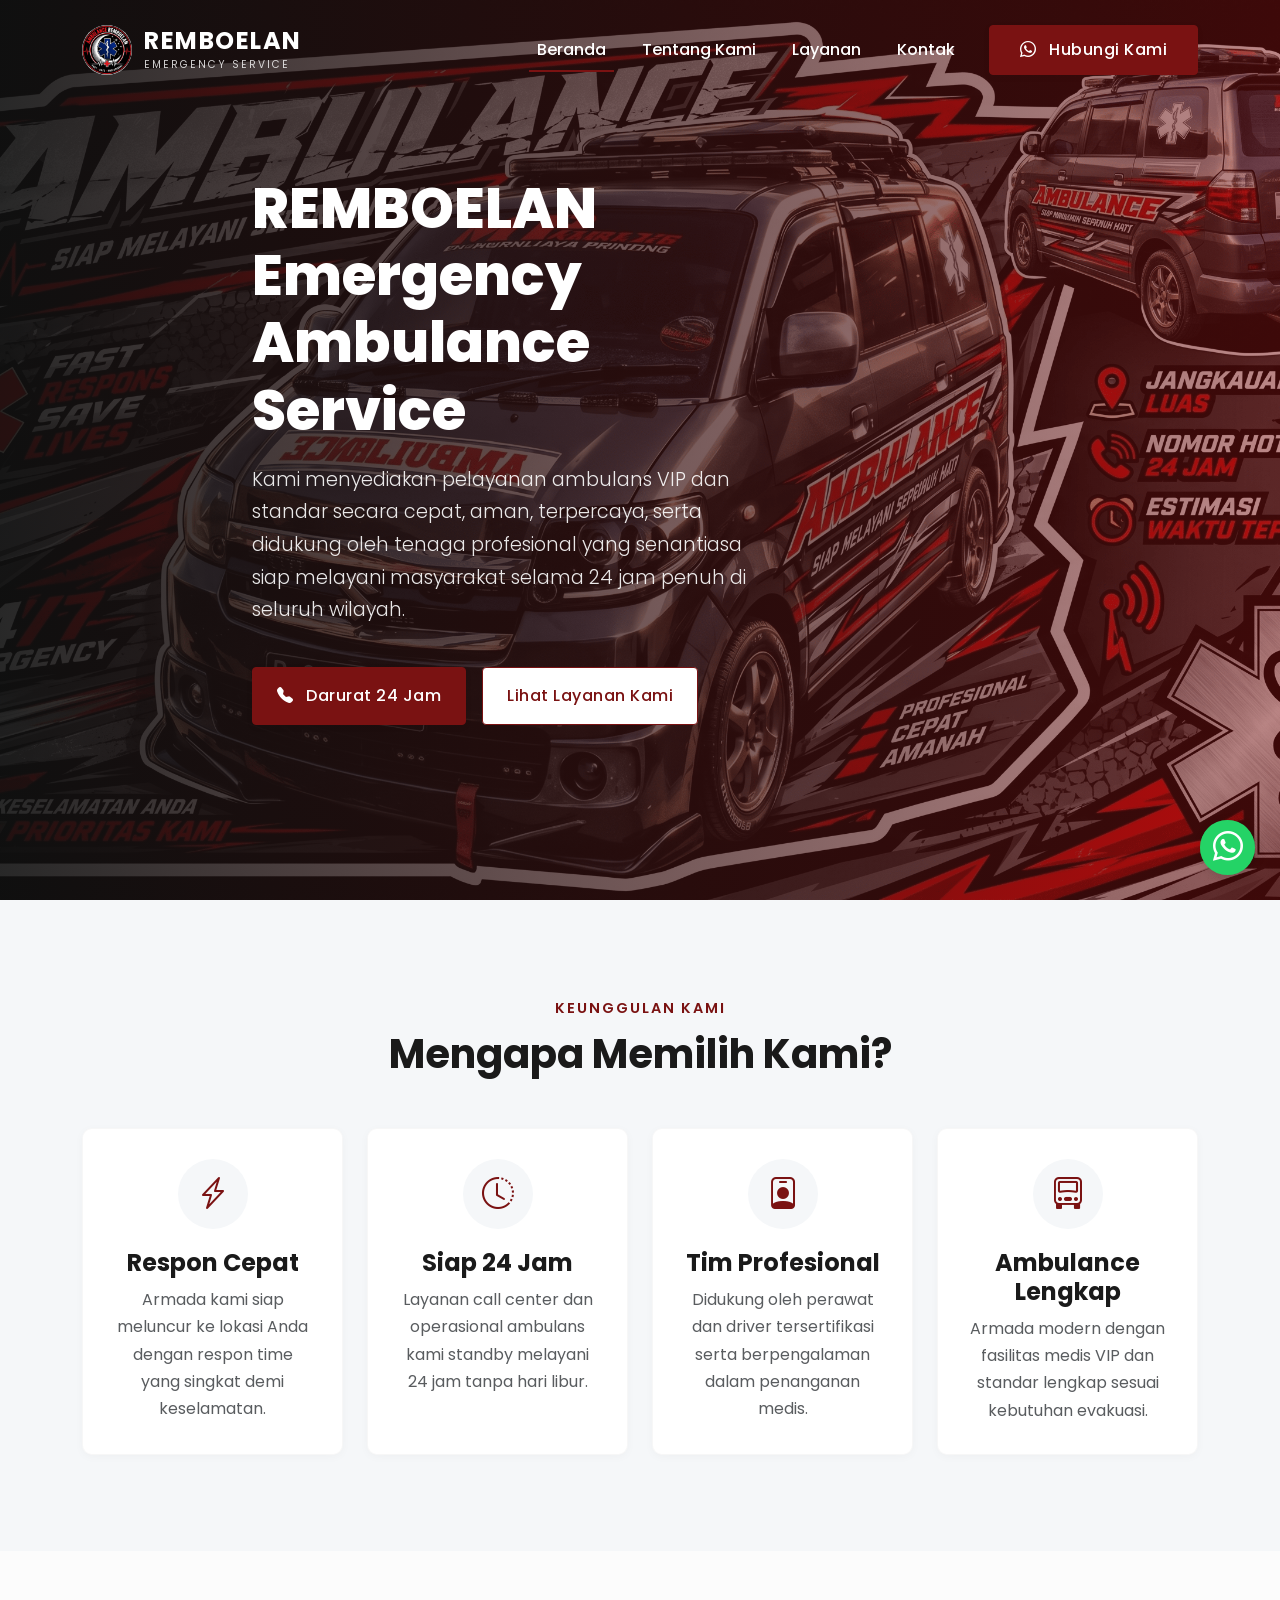
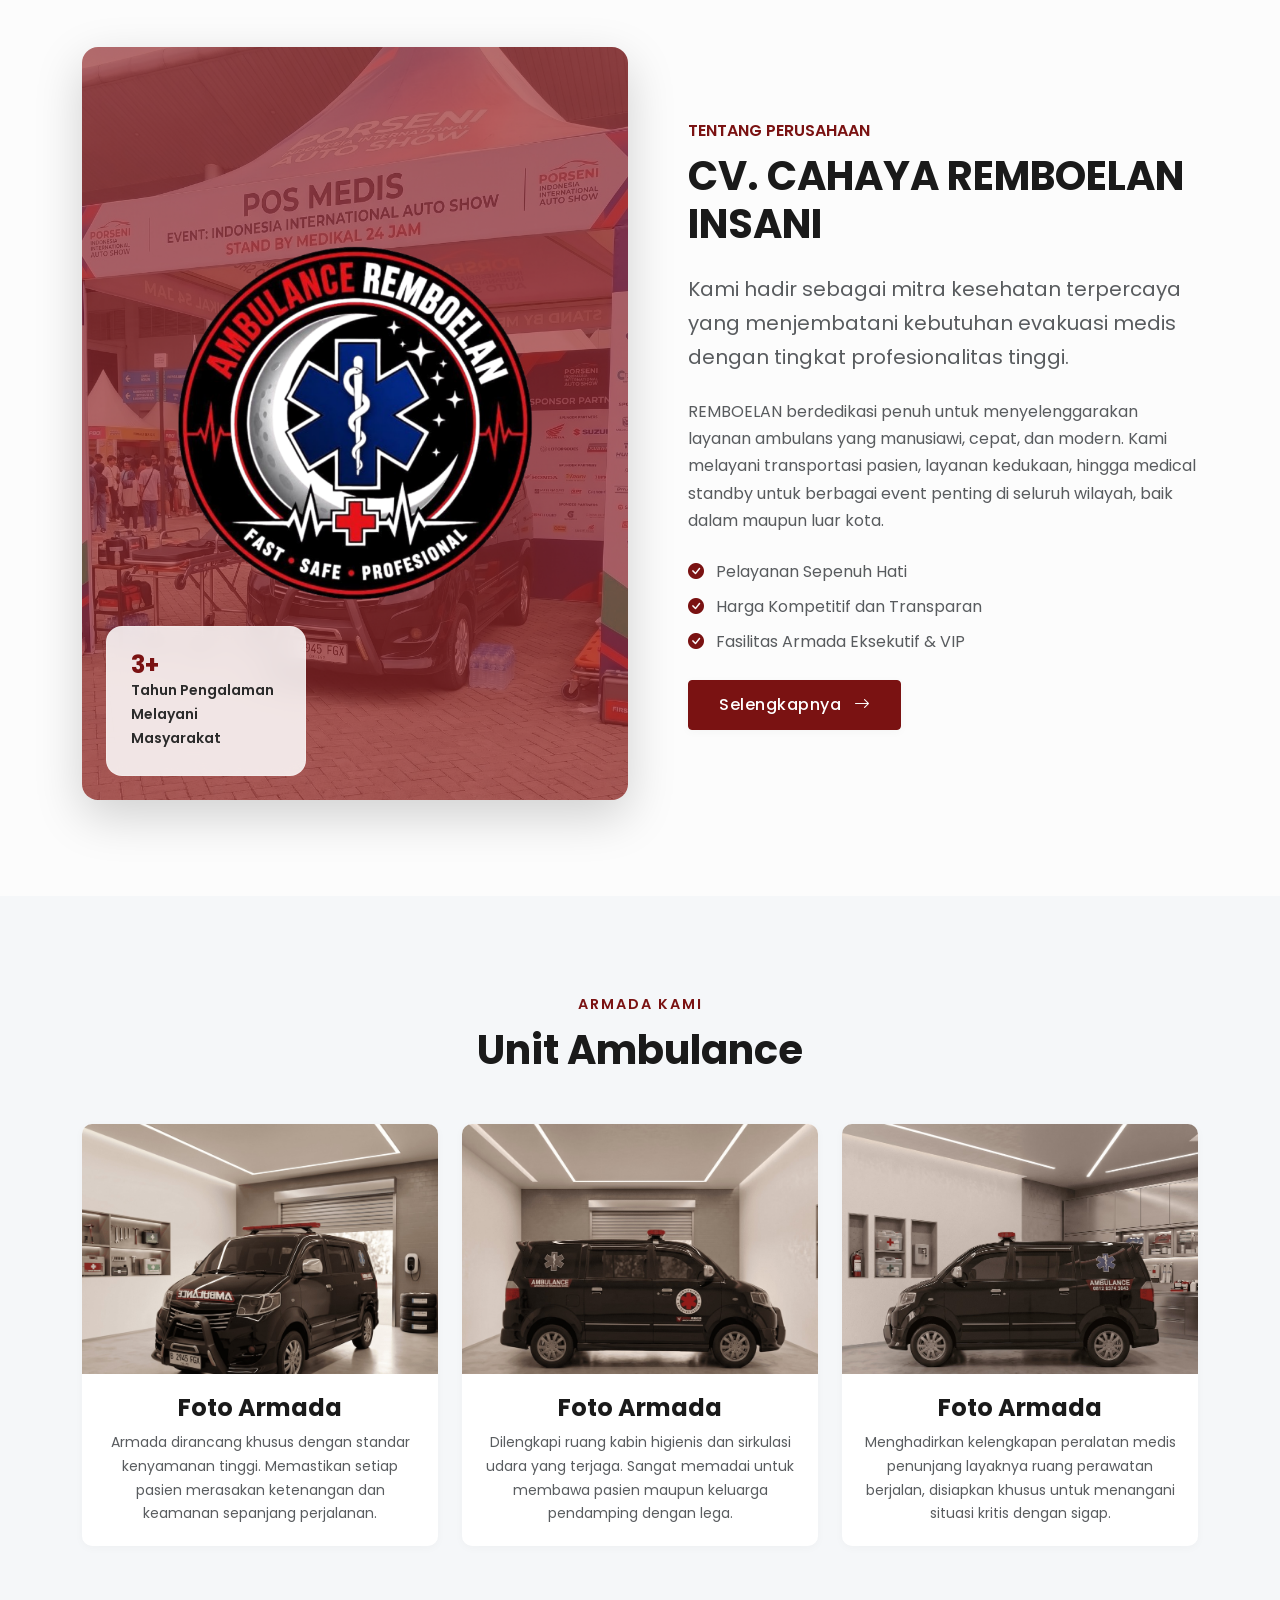
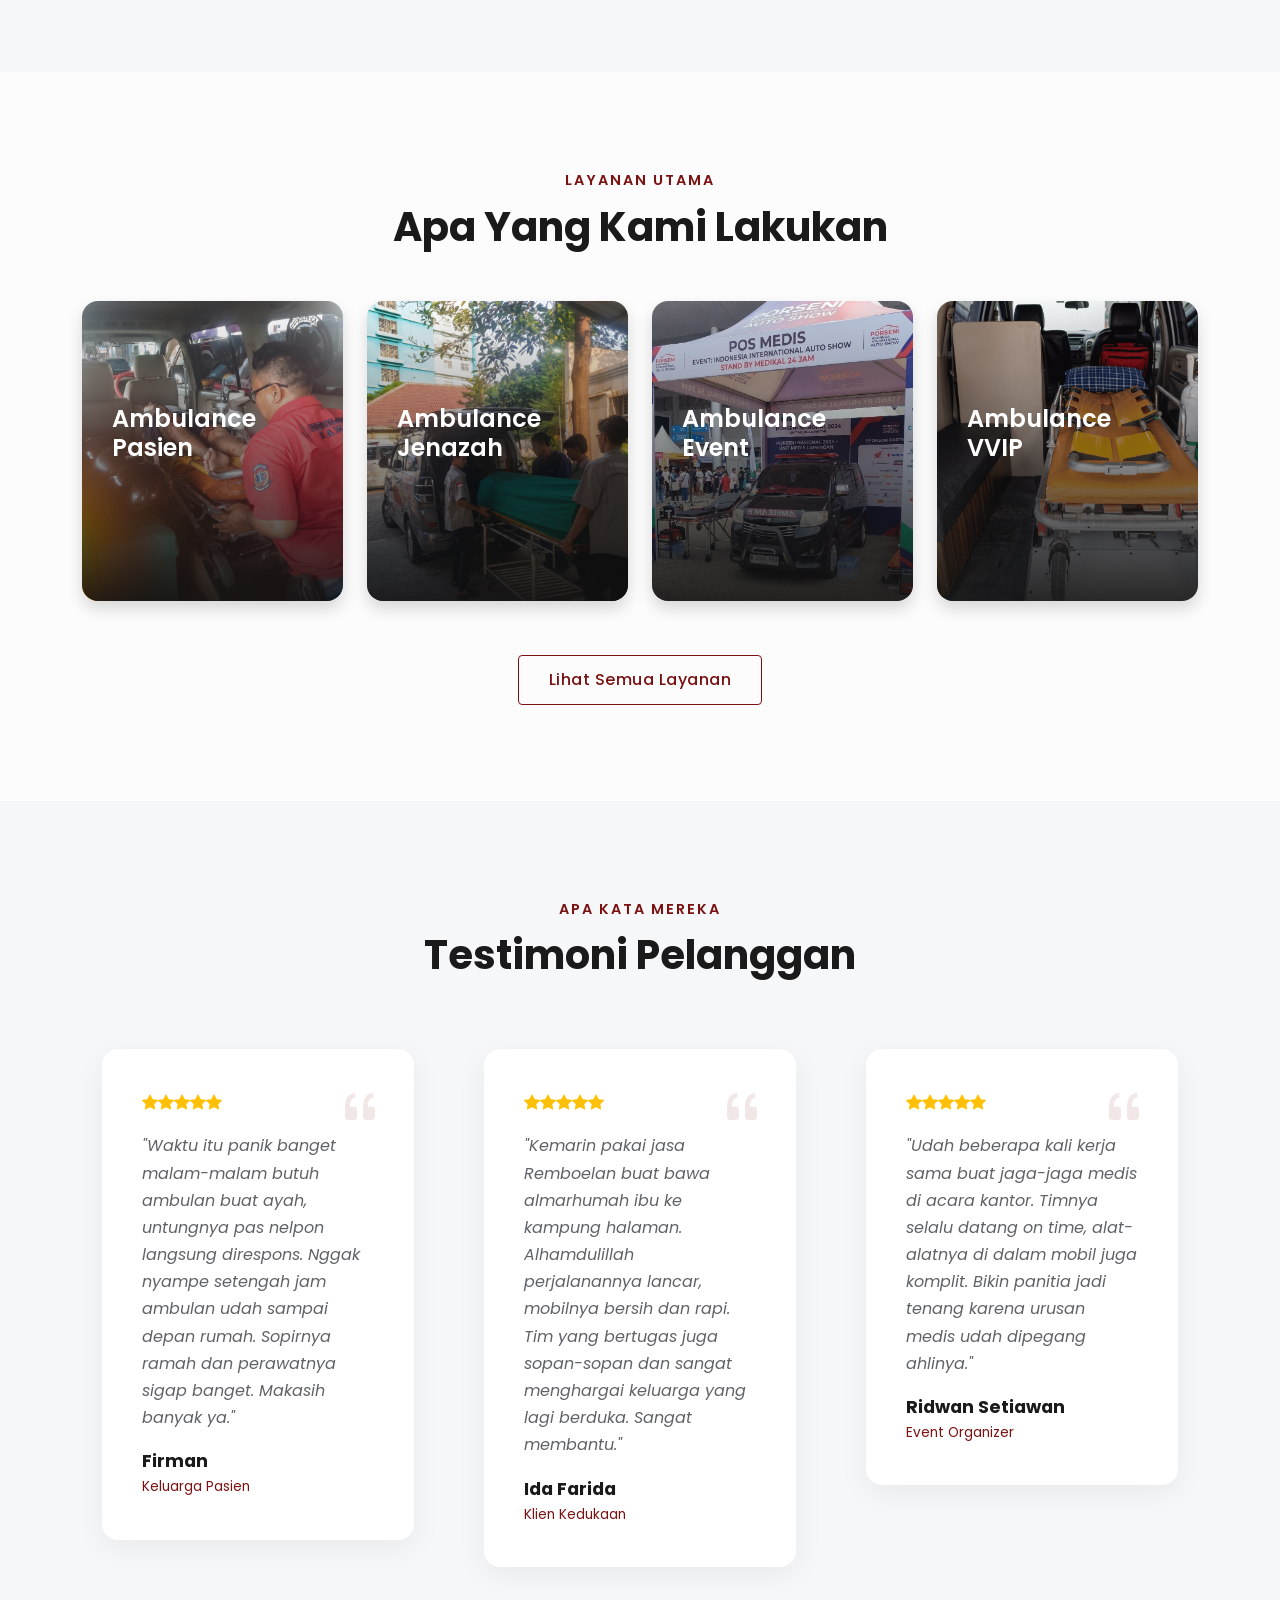
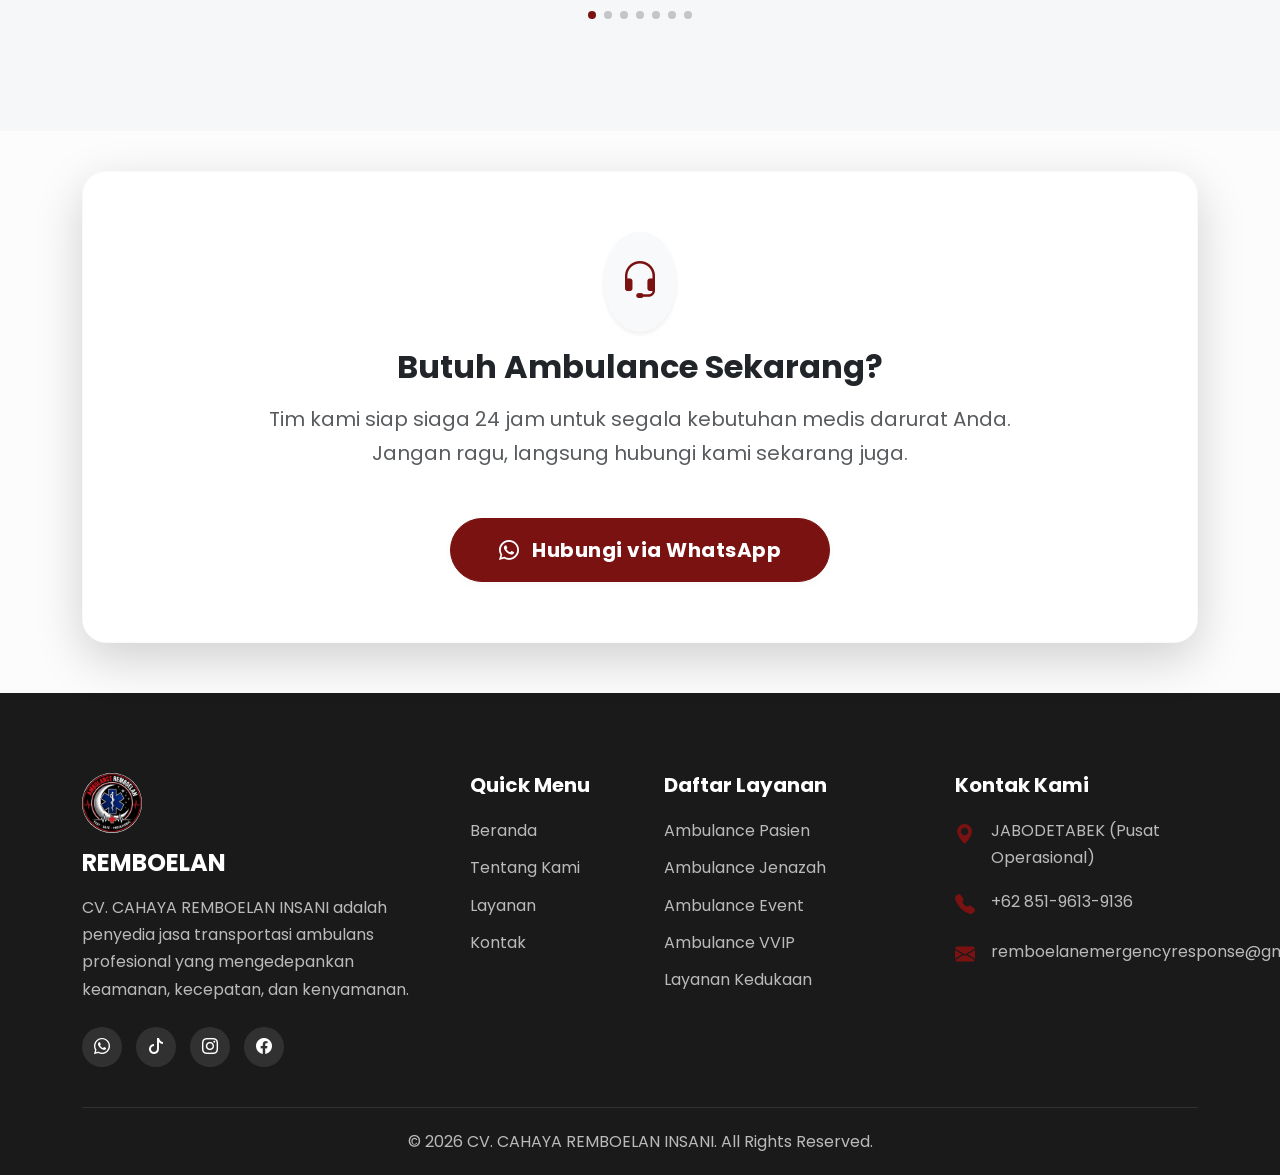
==== index.html @ 16a6aeea "Fix: restore missing img tags that were corrupted by bad regex lazy load" ====
<!DOCTYPE html>
<html lang="id">

<head>
    <meta charset="UTF-8">
    <meta name="viewport" content="width=device-width, initial-scale=1.0">
    <title>Sewa Ambulance 24 Jam Jabodetabek | REMBOELAN Emergency Response</title>
    <meta name="description" content="REMBOELAN Emergency Response melayani sewa ambulance 24 jam, ambulance pasien, jenazah, event, VVIP & cargo jenazah di wilayah Jabodetabek. Hubungi +62 851-9613-9136.">
    <meta name="keywords" content="ambulance 24 jam, sewa ambulance, sewa ambulance 24 jam, ambulance jabodetabek, ambulance terdekat, ambulance jakarta, ambulance bekasi, ambulance depok, ambulance bogor, ambulance tangerang">
    <meta name="author" content="CV. CAHAYA REMBOELAN INSANI">
    <meta name="robots" content="index, follow">
    <link rel="canonical" href="https://remboelanemergencyresponse.com/">
    <meta property="og:title" content="REMBOELAN Emergency Response | Sewa Ambulance 24 Jam Jabodetabek">
    <meta property="og:description" content="REMBOELAN Emergency Response melayani sewa ambulance 24 jam, ambulance pasien, jenazah, event, VVIP & cargo jenazah di wilayah Jabodetabek.">
    <meta property="og:type" content="website">
    <meta property="og:url" content="https://remboelanemergencyresponse.com/">
    <meta property="og:image" content="https://remboelanemergencyresponse.com/assets/img/logo.jpg">
    <meta property="og:locale" content="id_ID">
    <link rel="icon" type="image/jpeg" href="assets/img/logo.jpg">
    <!-- Structured Data: LocalBusiness -->
    <script type="application/ld+json">
    {
      "@context": "https://schema.org",
      "@type": "LocalBusiness",
      "name": "REMBOELAN Emergency Response",
      "alternateName": "CV. CAHAYA REMBOELAN INSANI",
      "description": "Penyedia jasa sewa ambulance 24 jam profesional melayani pasien, jenazah, event, VVIP & cargo jenazah di wilayah Jabodetabek.",
      "url": "https://remboelanemergencyresponse.com",
      "logo": "https://remboelanemergencyresponse.com/assets/img/logo.jpg",
      "image": "https://remboelanemergencyresponse.com/assets/img/logo.jpg",
      "telephone": "+62851-9613-9136",
      "email": "remboelanemergencyresponse@gmail.com",
      "areaServed": ["Jakarta", "Bogor", "Depok", "Tangerang", "Bekasi"],
      "openingHoursSpecification": {
        "@type": "OpeningHoursSpecification",
        "dayOfWeek": ["Monday","Tuesday","Wednesday","Thursday","Friday","Saturday","Sunday"],
        "opens": "00:00",
        "closes": "23:59"
      },
      "sameAs": [
        "https://www.instagram.com/remboelan_emergencyresponse",
        "https://www.tiktok.com/@remboelan_emergenc"
      ]
    }
    </script>
    <!-- Bootstrap CSS -->
    <link href="https://cdn.jsdelivr.net/npm/bootstrap@5.3.2/dist/css/bootstrap.min.css" rel="stylesheet">
    <!-- Bootstrap Icons -->
    <link rel="stylesheet" href="https://cdn.jsdelivr.net/npm/bootstrap-icons@1.11.1/font/bootstrap-icons.css">
    <!-- AOS Animation -->
    <link href="https://unpkg.com/aos@2.3.1/dist/aos.css" rel="stylesheet">
    <!-- Swiper CSS -->
    <link rel="stylesheet" href="https://cdn.jsdelivr.net/npm/swiper@11/swiper-bundle.min.css" />

    <!-- Custom CSS -->
    <link rel="stylesheet" href="assets/css/style.css">
</head>

<body>

    <!-- Preloader -->
    <div id="preloader">
        <div class="loader"></div>
    </div>

    <!-- Navbar -->
    <nav class="navbar navbar-expand-lg navbar-dark fixed-top">
        <div class="container">
            <a class="navbar-brand d-flex align-items-center" href="index.html">
                <img src="assets/img/logo.jpg" alt="REMBOELAN Logo" class="rounded-circle me-2"
                    style="width: 50px; height: 50px; object-fit: cover;">
                <div class="ms-1 d-flex flex-column justify-content-center">
                    <span class="fw-bolder fs-4 brand-title">REMBOELAN</span>
                    <span class="brand-subtitle">EMERGENCY SERVICE</span>
                </div>
            </a>
            <button class="navbar-toggler" type="button" data-bs-toggle="collapse" data-bs-toggle="collapse"
                data-bs-target="#navbarNav" aria-controls="navbarNav" aria-expanded="false"
                aria-label="Toggle navigation">
                <i class="bi bi-list fs-1"></i>
            </button>
            <div class="collapse navbar-collapse" id="navbarNav">
                <ul class="navbar-nav ms-auto">
                    <li class="nav-item">
                        <a class="nav-link active" href="index.html">Beranda</a>
                    </li>
                    <li class="nav-item">
                        <a class="nav-link" href="tentang.html">Tentang Kami</a>
                    </li>
                    <li class="nav-item">
                        <a class="nav-link" href="layanan.html">Layanan</a>
                    </li>
                    <li class="nav-item">
                        <a class="nav-link" href="kontak.html">Kontak</a>
                    </li>
                </ul>
                <a href="https://wa.me/6285196139136" target="_blank"
                    class="btn btn-primary-custom ms-lg-3 mt-3 mt-lg-0">
                    <i class="bi bi-whatsapp me-2"></i> Hubungi Kami
                </a>
            </div>
        </div>
    </nav>

    <!-- Hero Section -->
    <section class="hero-section" style="background-image: url('assets/img/hero.jpg');">
        <div class="hero-overlay"></div>
        <div class="container hero-content text-center text-lg-start">
            <div class="row align-items-center">
                <div class="col-lg-8" data-aos="fade-up" data-aos-duration="1000">
                    <h1 class="hero-title">REMBOELAN Emergency Ambulance Service</h1>
                    <p class="hero-subtitle">Kami menyediakan pelayanan ambulans VIP dan standar secara cepat, aman,
                        terpercaya, serta didukung oleh tenaga profesional yang senantiasa siap melayani masyarakat
                        selama 24 jam penuh di seluruh wilayah.</p>
                    <div class="d-flex flex-column flex-md-row gap-3 justify-content-center justify-content-lg-start">
                        <a href="https://wa.me/6285196139136" target="_blank"
                            class="btn btn-primary-custom px-4 py-3"><i class="bi bi-telephone-fill me-2"></i> Darurat
                            24 Jam</a>
                        <a href="layanan.html" class="btn btn-outline-custom bg-white px-4 py-3">Lihat Layanan Kami</a>
                    </div>
                </div>
            </div>
        </div>
    </section>

    <!-- Mengapa Memilih Kami -->
    <section class="py-5 bg-light-custom">
        <div class="container py-5">
            <div class="section-title" data-aos="fade-up">
                <span>Keunggulan Kami</span>
                <h2>Mengapa Memilih Kami?</h2>
            </div>
            <div class="row g-4">
                <div class="col-md-6 col-lg-3" data-aos="fade-up" data-aos-delay="100">
                    <div class="feature-card">
                        <div class="feature-icon">
                            <i class="bi bi-lightning-charge"></i>
                        </div>
                        <h4>Respon Cepat</h4>
                        <p class="text-muted mb-0">Armada kami siap meluncur ke lokasi Anda dengan respon time yang
                            singkat demi keselamatan.</p>
                    </div>
                </div>
                <div class="col-md-6 col-lg-3" data-aos="fade-up" data-aos-delay="200">
                    <div class="feature-card">
                        <div class="feature-icon">
                            <i class="bi bi-clock-history"></i>
                        </div>
                        <h4>Siap 24 Jam</h4>
                        <p class="text-muted mb-0">Layanan call center dan operasional ambulans kami standby melayani 24
                            jam tanpa hari libur.</p>
                    </div>
                </div>
                <div class="col-md-6 col-lg-3" data-aos="fade-up" data-aos-delay="300">
                    <div class="feature-card">
                        <div class="feature-icon">
                            <i class="bi bi-person-badge"></i>
                        </div>
                        <h4>Tim Profesional</h4>
                        <p class="text-muted mb-0">Didukung oleh perawat dan driver tersertifikasi serta berpengalaman
                            dalam penanganan medis.</p>
                    </div>
                </div>
                <div class="col-md-6 col-lg-3" data-aos="fade-up" data-aos-delay="400">
                    <div class="feature-card">
                        <div class="feature-icon">
                            <i class="bi bi-truck-front"></i>
                        </div>
                        <h4>Ambulance Lengkap</h4>
                        <p class="text-muted mb-0">Armada modern dengan fasilitas medis VIP dan standar lengkap sesuai
                            kebutuhan evakuasi.</p>
                    </div>
                </div>
            </div>
        </div>
    </section>

    <!-- Tentang Kami Preview -->
    <section class="py-5 my-5">
        <div class="container">
            <div class="row align-items-center">
                <div class="col-lg-6 mb-5 mb-lg-0" data-aos="fade-right">
                    <div class="position-relative">
                        <img src="assets/img/newbanner.png" alt="Tentang Remboelan"
                            class="img-fluid rounded-4 shadow-lg w-100">
                        <div class="glass-effect position-absolute bottom-0 start-0 m-2 m-md-4 p-2 p-md-4 rounded-4"
                            style="max-width: 200px;">
                            <h3 class="text-primary-custom mb-0 fw-bold fs-4 fs-md-3">3+</h3>
                            <p class="mb-0 fw-semibold small">Tahun Pengalaman Melayani Masyarakat</p>
                        </div>
                    </div>
                </div>
                <div class="col-lg-6 ps-lg-5" data-aos="fade-left">
                    <span class="text-primary-custom fw-semibold text-uppercase letter-spacing mb-2 d-block">Tentang
                        Perusahaan</span>
                    <h2 class="mb-4 fw-bold display-6">CV. CAHAYA REMBOELAN INSANI</h2>
                    <p class="text-muted mb-4 fs-5">Kami hadir sebagai mitra kesehatan terpercaya yang menjembatani
                        kebutuhan evakuasi medis dengan tingkat profesionalitas tinggi.</p>
                    <p class="text-muted mb-4">REMBOELAN berdedikasi penuh untuk menyelenggarakan layanan ambulans yang
                        manusiawi, cepat, dan modern. Kami melayani transportasi pasien, layanan kedukaan, hingga
                        medical standby untuk berbagai event penting di seluruh wilayah, baik dalam maupun luar kota.
                    </p>

                    <ul class="list-unstyled mb-4 text-muted">
                        <li class="mb-2"><i class="bi bi-check-circle-fill text-primary-custom me-2"></i> Pelayanan
                            Sepenuh Hati</li>
                        <li class="mb-2"><i class="bi bi-check-circle-fill text-primary-custom me-2"></i> Harga
                            Kompetitif dan Transparan</li>
                        <li class="mb-2"><i class="bi bi-check-circle-fill text-primary-custom me-2"></i> Fasilitas
                            Armada Eksekutif & VIP</li>
                    </ul>

                    <a href="tentang.html" class="btn btn-primary-custom">Selengkapnya <i
                            class="bi bi-arrow-right ms-2"></i></a>
                </div>
            </div>
        </div>
    </section>

    <!-- Unit Ambulance -->
    <section class="py-5 bg-light-custom">
        <div class="container py-5">
            <div class="section-title" data-aos="fade-up">
                <span>Armada Kami</span>
                <h2>Unit Ambulance</h2>
            </div>
            <div class="row">
                <!-- Unit 1 -->
                <div class="col-md-4" data-aos="fade-up" data-aos-delay="100">
                    <div class="unit-card">
                        <div class="unit-img-wrapper">
                            <img src="assets/img/tampakdepanmobil.jpg" alt="Unit Ambulance 01">
                        </div>
                        <div class="unit-content">
                            <h4 class="mb-2 fw-bold">Foto Armada</h4>
                            <p class="text-muted mb-0 small">Armada dirancang khusus dengan standar kenyamanan tinggi. Memastikan setiap pasien merasakan ketenangan dan keamanan sepanjang perjalanan.</p>
                        </div>
                    </div>
                </div>
                <!-- Unit 2 -->
                <div class="col-md-4" data-aos="fade-up" data-aos-delay="200">
                    <div class="unit-card">
                        <div class="unit-img-wrapper">
                            <img src="assets/img/tampaksampingkanan.jpg" alt="Foto Armada">
                        </div>
                        <div class="unit-content">
                            <h4 class="mb-2 fw-bold">Foto Armada</h4>
                            <p class="text-muted mb-0 small">Dilengkapi ruang kabin higienis dan sirkulasi udara yang terjaga. Sangat memadai untuk membawa pasien maupun keluarga pendamping dengan lega.</p>
                        </div>
                    </div>
                </div>
                <!-- Unit 3 -->
                <div class="col-md-4" data-aos="fade-up" data-aos-delay="300">
                    <div class="unit-card">
                        <div class="unit-img-wrapper">
                            <img src="assets/img/tampaksampingkiri.jpg" alt="Foto Armada">
                        </div>
                        <div class="unit-content">
                            <h4 class="mb-2 fw-bold">Foto Armada</h4>
                            <p class="text-muted mb-0 small">Menghadirkan kelengkapan peralatan medis penunjang layaknya ruang perawatan berjalan, disiapkan khusus untuk menangani situasi kritis dengan sigap.</p>
                        </div>
                    </div>
                </div>
            </div>
        </div>
    </section>

    <!-- Preview Layanan -->
    <section class="py-5 my-5">
        <div class="container">
            <div class="section-title" data-aos="fade-up">
                <span>Layanan Utama</span>
                <h2>Apa Yang Kami Lakukan</h2>
            </div>
            <div class="row">
                <div class="col-md-6 col-lg-3" data-aos="zoom-in" data-aos-delay="100">
                    <div class="service-card shadow">
                        <img src="assets/img/ambulancepasien.jpg" alt="Ambulance Pasien">
                        <div class="service-overlay">
                            <h4>Ambulance Pasien</h4>
                            <p>Layanan evakuasi medis pasien dalam & luar kota didampingi tim perawat terlatih.</p>
                        </div>
                    </div>
                </div>
                <div class="col-md-6 col-lg-3" data-aos="zoom-in" data-aos-delay="200">
                    <div class="service-card shadow">
                        <img src="assets/img/jenazahambulanc.jpg?v=2" alt="Ambulance Jenazah">
                        <div class="service-overlay">
                            <h4>Ambulance Jenazah</h4>
                            <p>Pengantaran jenazah ke seluruh Indonesia dengan armada eksklusif dan aman.</p>
                        </div>
                    </div>
                </div>
                <div class="col-md-6 col-lg-3" data-aos="zoom-in" data-aos-delay="300">
                    <div class="service-card shadow">
                        <img src="assets/img/ambulanceevent.jpg?v=2" alt="Ambulance Event">
                        <div class="service-overlay">
                            <h4>Ambulance Event</h4>
                            <p>Medical standby untuk konser, pameran, event olahraga dan acara lainnya.</p>
                        </div>
                    </div>
                </div>
                <div class="col-md-6 col-lg-3" data-aos="zoom-in" data-aos-delay="400">
                    <div class="service-card shadow">
                        <img src="assets/img/ambulance vvip.jpg" alt="Ambulance VVIP">
                        <div class="service-overlay">
                            <h4>Ambulance VVIP</h4>
                            <p>Armada premium dengan tingkat kenyamanan terbaik bagi pasien dan keluarga.</p>
                        </div>
                    </div>
                </div>
            </div>
            <div class="text-center mt-4" data-aos="fade-up">
                <a href="layanan.html" class="btn btn-outline-custom">Lihat Semua Layanan</a>
            </div>
        </div>
    </section>

    <!-- Testimonial -->
    <section class="py-5 bg-light-custom">
        <div class="container py-5">
            <div class="section-title" data-aos="fade-up">
                <span>Apa Kata Mereka</span>
                <h2>Testimoni Pelanggan</h2>
            </div>

            <div class="swiper testimonial-swiper pb-5" data-aos="fade-up" data-aos-delay="200">
                <div class="swiper-wrapper">
                    <div class="swiper-slide">
                        <div class="testimonial-card">
                            <i class="bi bi-quote quote-icon"></i>
                            <div class="text-warning mb-3">
                                <i class="bi bi-star-fill"></i><i class="bi bi-star-fill"></i><i
                                    class="bi bi-star-fill"></i><i class="bi bi-star-fill"></i><i
                                    class="bi bi-star-fill"></i>
                            </div>
                            <p class="testimonial-text">"Waktu itu panik banget malam-malam butuh ambulan buat ayah, untungnya pas nelpon langsung direspons. Nggak nyampe setengah jam ambulan udah sampai depan rumah. Sopirnya ramah dan perawatnya sigap banget. Makasih banyak ya."</p>
                            <div class="client-info">
                                <h5>Firman</h5>
                                <span>Keluarga Pasien</span>
                            </div>
                        </div>
                    </div>
                    <div class="swiper-slide">
                        <div class="testimonial-card">
                            <i class="bi bi-quote quote-icon"></i>
                            <div class="text-warning mb-3">
                                <i class="bi bi-star-fill"></i><i class="bi bi-star-fill"></i><i
                                    class="bi bi-star-fill"></i><i class="bi bi-star-fill"></i><i
                                    class="bi bi-star-fill"></i>
                            </div>
                            <p class="testimonial-text">"Kemarin pakai jasa Remboelan buat bawa almarhumah ibu ke kampung halaman. Alhamdulillah perjalanannya lancar, mobilnya bersih dan rapi. Tim yang bertugas juga sopan-sopan dan sangat menghargai keluarga yang lagi berduka. Sangat membantu."
                            </p>
                            <div class="client-info">
                                <h5>Ida Farida</h5>
                                <span>Klien Kedukaan</span>
                            </div>
                        </div>
                    </div>
                    <div class="swiper-slide">
                        <div class="testimonial-card">
                            <i class="bi bi-quote quote-icon"></i>
                            <div class="text-warning mb-3">
                                <i class="bi bi-star-fill"></i><i class="bi bi-star-fill"></i><i
                                    class="bi bi-star-fill"></i><i class="bi bi-star-fill"></i><i
                                    class="bi bi-star-fill"></i>
                            </div>
                            <p class="testimonial-text">"Udah beberapa kali kerja sama buat jaga-jaga medis di acara kantor. Timnya selalu datang on time, alat-alatnya di dalam mobil juga komplit. Bikin panitia jadi tenang karena urusan medis udah dipegang ahlinya."</p>
                            <div class="client-info">
                                <h5>Ridwan Setiawan</h5>
                                <span>Event Organizer</span>
                            </div>
                        </div>
                    </div>
                    <div class="swiper-slide">
                        <div class="testimonial-card">
                            <i class="bi bi-quote quote-icon"></i>
                            <div class="text-warning mb-3">
                                <i class="bi bi-star-fill"></i><i class="bi bi-star-fill"></i><i
                                    class="bi bi-star-fill"></i><i class="bi bi-star-fill"></i><i
                                    class="bi bi-star-fill"></i>
                            </div>
                            <p class="testimonial-text">"Sangat bersyukur menemukan layanan dari Remboelan. Pasien butuh rujukan cepat ke luar kota dan tim mereka benar-benar profesional menanganinya di jalan. Fasilitasnya sangat memadai."</p>
                            <div class="client-info">
                                <h5>Ryandika Kurniawan</h5>
                                <span>Keluarga Pasien</span>
                            </div>
                        </div>
                    </div>
                    <div class="swiper-slide">
                        <div class="testimonial-card">
                            <i class="bi bi-quote quote-icon"></i>
                            <div class="text-warning mb-3">
                                <i class="bi bi-star-fill"></i><i class="bi bi-star-fill"></i><i
                                    class="bi bi-star-fill"></i><i class="bi bi-star-fill"></i><i
                                    class="bi bi-star-fill"></i>
                            </div>
                            <p class="testimonial-text">"Pelayanan sangat memuaskan dan humanis. Waktu ngantar kakek kontrol rutin selalu tepat waktu dan drivernya sabar banget nungguin sampai selesai. Harga juga sepadan."</p>
                            <div class="client-info">
                                <h5>Maesah</h5>
                                <span>Keluarga Pasien</span>
                            </div>
                        </div>
                    </div>
                    <div class="swiper-slide">
                        <div class="testimonial-card">
                            <i class="bi bi-quote quote-icon"></i>
                            <div class="text-warning mb-3">
                                <i class="bi bi-star-fill"></i><i class="bi bi-star-fill"></i><i
                                    class="bi bi-star-fill"></i><i class="bi bi-star-fill"></i><i
                                    class="bi bi-star-fill"></i>
                            </div>
                            <p class="testimonial-text">"Fasilitas ambulans VIP-nya sangat lengkap, serasa ruang rawat berjalan. Dokter pendamping dan perawatnya benar-benar cekatan dalam memantau kondisi pasien di sepanjang perjalanan."</p>
                            <div class="client-info">
                                <h5>Dimas Nugraha</h5>
                                <span>Keluarga Pasien</span>
                            </div>
                        </div>
                    </div>
                    <div class="swiper-slide">
                        <div class="testimonial-card">
                            <i class="bi bi-quote quote-icon"></i>
                            <div class="text-warning mb-3">
                                <i class="bi bi-star-fill"></i><i class="bi bi-star-fill"></i><i
                                    class="bi bi-star-fill"></i><i class="bi bi-star-fill"></i><i
                                    class="bi bi-star-fill"></i>
                            </div>
                            <p class="testimonial-text">"Pelayanan dari awal kontak via telepon sampai proses pemindahan pasien sangat lancar tanpa kendala birokrasi yang ribet. Sangat merekomendasikan layanan ini untuk keadaan darurat."</p>
                            <div class="client-info">
                                <h5>Ajie Pamungkas</h5>
                                <span>Keluarga Pasien</span>
                            </div>
                        </div>
                    </div>
                </div>
                <div class="swiper-pagination"></div>
            </div>
        </div>
    </section>

    <!-- CTA Section -->
    <section class="container mb-5" data-aos="zoom-in">
        <div class="cta-section bg-white text-center shadow-lg border border-light" style="border-radius: 24px; padding: 60px 40px; margin-top: 40px;">
            <div class="d-inline-block mb-3 p-3 bg-light rounded-circle shadow-sm">
                <i class="bi bi-headset fs-1 text-primary-custom"></i>
            </div>
            <h2 class="fw-bold mb-3 text-dark">Butuh Ambulance Sekarang?</h2>
            <p class="fs-5 mb-5 text-muted">Tim kami siap siaga 24 jam untuk segala kebutuhan medis darurat Anda. <br>Jangan ragu, langsung hubungi kami sekarang juga.</p>
            <a href="https://wa.me/6285196139136" target="_blank"
                class="btn btn-primary-custom btn-lg rounded-pill px-5 py-3 fw-bold">
                <i class="bi bi-whatsapp me-2 fs-5"></i> Hubungi via WhatsApp
            </a>
        </div>
    </section>

    <!-- Footer -->
    <footer class="footer">
        <div class="container">
            <div class="row g-5">
                <div class="col-lg-4 col-md-6">
                    <img src="assets/img/logo.jpg" alt="Logo" class="rounded-circle mb-3"
                        style="width:60px; height:60px;">
                    <h4 class="text-white fw-bold mb-3">REMBOELAN</h4>
                    <p class="mb-4">CV. CAHAYA REMBOELAN INSANI adalah penyedia jasa transportasi ambulans profesional
                        yang mengedepankan keamanan, kecepatan, dan kenyamanan.</p>
                    <div class="social-icons">
                        <a href="https://wa.me/6285196139136" target="_blank"><i class="bi bi-whatsapp"></i></a>
                        <a href="https://www.tiktok.com/@remboelan_emergenc" target="_blank"><i
                                class="bi bi-tiktok"></i></a>
                        <a href="https://www.instagram.com/remboelan_emergencyresponse?igsh=dnFxMW1uY243b3Rp" target="_blank"><i class="bi bi-instagram"></i></a>
                        <a href="#"><i class="bi bi-facebook"></i></a>
                    </div>
                </div>
                <div class="col-lg-2 col-md-6">
                    <h5>Quick Menu</h5>
                    <ul class="footer-links">
                        <li><a href="index.html">Beranda</a></li>
                        <li><a href="tentang.html">Tentang Kami</a></li>
                        <li><a href="layanan.html">Layanan</a></li>
                        <li><a href="kontak.html">Kontak</a></li>
                    </ul>
                </div>
                <div class="col-lg-3 col-md-6">
                    <h5>Daftar Layanan</h5>
                    <ul class="footer-links">
                        <li><a href="layanan.html">Ambulance Pasien</a></li>
                        <li><a href="layanan.html">Ambulance Jenazah</a></li>
                        <li><a href="layanan.html">Ambulance Event</a></li>
                        <li><a href="layanan.html">Ambulance VVIP</a></li>
                        <li><a href="layanan.html">Layanan Kedukaan</a></li>
                    </ul>
                </div>
                <div class="col-lg-3 col-md-6">
                    <h5>Kontak Kami</h5>
                    <ul class="footer-links">
                        <li class="mb-3 d-flex"><i class="bi bi-geo-alt-fill text-primary-custom me-3 fs-5"></i>
                            <span>JABODETABEK (Pusat Operasional)</span>
                        </li>
                        <li class="mb-3 d-flex"><i class="bi bi-telephone-fill text-primary-custom me-3 fs-5"></i>
                            <span>+62 851-9613-9136</span>
                        </li>
                        <li class="mb-3 d-flex"><i class="bi bi-envelope-fill text-primary-custom me-3 fs-5"></i>
                            <span>remboelanemergencyresponse@gmail.com</span>
                        </li>
                    </ul>
                </div>
            </div>

            <div class="footer-bottom">
                <p class="mb-0">&copy; 2026 CV. CAHAYA REMBOELAN INSANI. All Rights Reserved.</p>
            </div>
        </div>
    </footer>

    <!-- Back to Top -->
    <a href="#" id="back-to-top" title="Kembali ke atas">
        <i class="bi bi-arrow-up"></i>
    </a>

    <!-- Floating WhatsApp -->
    <a href="https://wa.me/6285196139136" target="_blank" class="floating-wa" title="Hubungi Kami via WhatsApp">
        <i class="bi bi-whatsapp"></i>
    </a>

    <!-- Scripts -->
    <script src="https://cdn.jsdelivr.net/npm/bootstrap@5.3.2/dist/js/bootstrap.bundle.min.js"></script>
    <script src="https://unpkg.com/aos@2.3.1/dist/aos.js"></script>
    <script src="https://cdn.jsdelivr.net/npm/swiper@11/swiper-bundle.min.js"></script>
    <script src="assets/js/script.js"></script>
</body>

</html>
---- assets/css/style.css ----
@import url('https://fonts.googleapis.com/css2?family=Poppins:wght@300;400;500;600;700;800&display=swap');

:root {
  --primary-color: #7A1212;
  --primary-color-hover: #5a0c0c;
  --primary-gradient: linear-gradient(135deg, #8B1515, #600D0D);
  --secondary-color: #1a1a1a;
  --text-color: #2b2b2b;
  --text-light: #5f6368;
  --bg-color: #fcfcfc;
  --bg-light: #f5f7f9;
  --white: #ffffff;
  --shadow-sm: 0 2px 10px rgba(0, 0, 0, 0.03);
  --shadow-md: 0 8px 30px rgba(0, 0, 0, 0.06);
  --shadow-lg: 0 15px 35px rgba(122, 18, 18, 0.1);
  --radius-sm: 6px;
  --radius-md: 10px;
  --radius-lg: 16px;
  --transition: all 0.3s cubic-bezier(0.25, 0.8, 0.25, 1);
}

body {
  font-family: 'Poppins', sans-serif;
  color: var(--text-color);
  background-color: var(--bg-color);
  overflow-x: hidden;
  line-height: 1.7;
}

h1, h2, h3, h4, h5, h6 {
  color: var(--secondary-color);
  font-weight: 700;
}

a {
  text-decoration: none;
  transition: var(--transition);
}

.text-primary-custom {
  color: var(--primary-color) !important;
}

.bg-primary-custom {
  background: var(--primary-gradient) !important;
  color: var(--white);
}

.bg-light-custom {
  background-color: var(--bg-light) !important;
}

.btn-primary-custom {
  background: var(--primary-color);
  color: var(--white);
  border: 1px solid var(--primary-color);
  padding: 12px 30px;
  border-radius: 4px;
  font-weight: 500;
  letter-spacing: 0.5px;
  box-shadow: var(--shadow-sm);
  transition: var(--transition);
}

.btn-primary-custom:hover {
  background: var(--white);
  color: var(--primary-color);
  transform: translateY(-2px);
  box-shadow: var(--shadow-md);
}

.btn-outline-custom {
  background: transparent;
  color: var(--primary-color);
  border: 1px solid var(--primary-color);
  padding: 12px 30px;
  border-radius: 4px;
  font-weight: 500;
  letter-spacing: 0.5px;
  transition: var(--transition);
}

.btn-outline-custom:hover {
  background: var(--primary-color);
  color: var(--white);
  transform: translateY(-2px);
  box-shadow: var(--shadow-md);
}

/* Glassmorphism */
.glass-effect {
  background: rgba(255, 255, 255, 0.85);
  backdrop-filter: blur(10px);
  -webkit-backdrop-filter: blur(10px);
  border: 1px solid rgba(255, 255, 255, 0.2);
}

/* Preloader */
#preloader {
  position: fixed;
  top: 0;
  left: 0;
  width: 100%;
  height: 100%;
  background: var(--white);
  z-index: 9999;
  display: flex;
  justify-content: center;
  align-items: center;
}

.loader {
  width: 50px;
  height: 50px;
  border: 5px solid var(--bg-light);
  border-top-color: var(--primary-color);
  border-radius: 50%;
  animation: spin 1s linear infinite;
}

@keyframes spin {
  100% { transform: rotate(360deg); }
}

/* Navbar */
.navbar {
  padding: 20px 0;
  transition: var(--transition);
  background: transparent;
  position: absolute;
  top: 0;
  left: 0;
  right: 0;
  z-index: 1030;
}

.brand-title {
  color: var(--white);
  letter-spacing: 1.5px; 
  line-height: 1.2;
  transition: var(--transition);
}

.brand-subtitle {
  color: rgba(255, 255, 255, 0.8);
  letter-spacing: 2px; 
  font-weight: 400; 
  font-size: 0.65rem;
  transition: var(--transition);
}

.navbar .navbar-toggler i {
  color: var(--white);
  transition: var(--transition);
}

.nav-link {
  color: var(--white) !important;
  font-weight: 500;
  margin: 0 10px;
  position: relative;
}

/* Navbar Scrolled (Sticky) or Explicit White Bg */
.navbar.sticky-active, .navbar.bg-white {
  position: fixed;
  background: var(--white);
  padding: 15px 0;
  box-shadow: var(--shadow-sm);
  animation: slideDown 0.5s ease-in-out;
}

.navbar.sticky-active .brand-title, .navbar.bg-white .brand-title {
  color: var(--primary-color);
}

.navbar.sticky-active .brand-subtitle, .navbar.bg-white .brand-subtitle {
  color: var(--secondary-color);
}

.navbar.sticky-active .navbar-toggler i, .navbar.bg-white .navbar-toggler i {
  color: var(--primary-color) !important;
}

.navbar.sticky-active .nav-link, .navbar.bg-white .nav-link {
  color: var(--secondary-color) !important;
}

.nav-link::after {
  content: '';
  position: absolute;
  width: 0;
  height: 2px;
  background: var(--primary-color);
  bottom: 0;
  left: 0;
  transition: var(--transition);
}

.nav-link:hover::after,
.nav-link.active::after {
  width: 100%;
}

.navbar.sticky-active .nav-link.active,
.navbar.bg-white .nav-link.active {
  color: var(--primary-color) !important;
}

@keyframes slideDown {
  from { transform: translateY(-100%); }
  to { transform: translateY(0); }
}

@media (max-width: 991.98px) {
  .navbar {
    padding: 15px 0;
  }
  .navbar-collapse {
    background: var(--white);
    padding: 15px 20px;
    border-radius: var(--radius-md);
    box-shadow: var(--shadow-md);
    margin-top: 15px;
  }
  .nav-link {
    color: var(--secondary-color) !important;
    padding: 10px 0;
  }
  .navbar-toggler {
    border: none;
    box-shadow: none !important;
  }
}

/* Hero Section */
.hero-section {
  height: 100vh;
  position: relative;
  display: flex;
  align-items: center;
  background-size: cover;
  background-position: center;
  background-repeat: no-repeat;
  color: var(--white);
}

.hero-overlay {
  position: absolute;
  top: 0;
  left: 0;
  width: 100%;
  height: 100%;
  background: linear-gradient(to right, rgba(17, 17, 17, 0.9) 0%, rgba(122, 18, 18, 0.5) 100%);
  z-index: 1;
}

.hero-content {
  position: relative;
  z-index: 2;
  max-width: 800px;
}

.hero-title {
  font-size: 3.5rem;
  font-weight: 800;
  margin-bottom: 20px;
  line-height: 1.2;
  color: var(--white);
}

.hero-subtitle {
  font-size: 1.2rem;
  margin-bottom: 40px;
  font-weight: 300;
  opacity: 0.9;
}

@media (max-width: 767.98px) {
  .hero-section {
    padding-top: 140px;
    padding-bottom: 80px;
    height: auto;
    min-height: 80vh;
    background-position: 75% center;
  }
  .hero-title {
    font-size: 2.2rem;
    margin-bottom: 15px;
  }
  .hero-subtitle {
    font-size: 1rem;
    margin-bottom: 25px;
  }
}

/* Feature Cards (Mengapa Memilih Kami) */
.feature-card {
  background: var(--white);
  padding: 30px;
  border-radius: var(--radius-md);
  box-shadow: var(--shadow-sm);
  text-align: center;
  transition: var(--transition);
  height: 100%;
  border: 1px solid rgba(0,0,0,0.03);
}

.feature-card:hover {
  transform: translateY(-10px);
  box-shadow: var(--shadow-md);
}

.feature-icon {
  width: 70px;
  height: 70px;
  background: var(--bg-light);
  border-radius: 50%;
  display: flex;
  align-items: center;
  justify-content: center;
  margin: 0 auto 20px;
  font-size: 2rem;
  color: var(--primary-color);
  transition: var(--transition);
}

.feature-card:hover .feature-icon {
  background: var(--primary-color);
  color: var(--white);
}

/* Section Title */
.section-title {
  text-align: center;
  margin-bottom: 50px;
}

.section-title span {
  color: var(--primary-color);
  font-weight: 600;
  text-transform: uppercase;
  letter-spacing: 2px;
  font-size: 0.9rem;
  display: block;
  margin-bottom: 10px;
}

.section-title h2 {
  font-size: 2.5rem;
  font-weight: 700;
}

/* Unit Ambulance */
.unit-card {
  border-radius: var(--radius-md);
  overflow: hidden;
  box-shadow: var(--shadow-sm);
  transition: var(--transition);
  background: var(--white);
  margin-bottom: 30px;
}

.unit-card:hover {
  transform: translateY(-10px);
  box-shadow: var(--shadow-md);
}

.unit-img-wrapper {
  overflow: hidden;
  position: relative;
  height: 250px;
}

.unit-img-wrapper img {
  width: 100%;
  height: 100%;
  object-fit: cover;
  transition: transform 0.5s ease;
}

.unit-card:hover .unit-img-wrapper img {
  transform: scale(1.1);
}

.unit-content {
  padding: 20px;
  text-align: center;
}

/* Services Preview */
.service-card {
  border-radius: var(--radius-lg);
  overflow: hidden;
  position: relative;
  height: 300px;
  margin-bottom: 30px;
}

.service-card img {
  width: 100%;
  height: 100%;
  object-fit: cover;
  transition: transform 0.5s ease;
}

.service-overlay {
  position: absolute;
  bottom: 0;
  left: 0;
  width: 100%;
  height: 100%;
  background: linear-gradient(to top, rgba(17, 17, 17, 0.9) 0%, rgba(0, 0, 0, 0) 100%);
  display: flex;
  flex-direction: column;
  justify-content: flex-end;
  padding: 30px;
  transition: var(--transition);
}

.service-card:hover img {
  transform: scale(1.05);
}

.service-card h4 {
  color: var(--white);
  margin-bottom: 10px;
  font-weight: 600;
}

.service-card p {
  color: rgba(255, 255, 255, 0.8);
  font-size: 0.9rem;
  margin-bottom: 0;
  transform: translateY(20px);
  opacity: 0;
  transition: var(--transition);
}

.service-card:hover p {
  transform: translateY(0);
  opacity: 1;
}

/* Testimonials */
.testimonial-card {
  background: var(--white);
  padding: 40px;
  border-radius: var(--radius-lg);
  box-shadow: var(--shadow-md);
  margin: 20px;
  position: relative;
}

.quote-icon {
  position: absolute;
  top: 20px;
  right: 30px;
  font-size: 3rem;
  color: rgba(122, 18, 18, 0.1);
}

.testimonial-text {
  font-style: italic;
  margin-bottom: 20px;
  color: var(--text-light);
}

.client-info h5 {
  margin-bottom: 0;
  font-size: 1.1rem;
}

.client-info span {
  font-size: 0.85rem;
  color: var(--primary-color);
}

/* Swiper Pagination */
.swiper-pagination-bullet-active {
  background: var(--primary-color) !important;
}

/* CTA Section */
.cta-section {
  padding: 80px 0;
  border-radius: var(--radius-lg);
  margin: 50px 0;
  position: relative;
  overflow: hidden;
}

/* Timeline */
.timeline {
  position: relative;
  padding: 20px 0;
}

.timeline::before {
  content: '';
  position: absolute;
  top: 0;
  bottom: 0;
  left: 20px;
  width: 2px;
  background: var(--primary-color);
  opacity: 0.2;
}

.timeline-item {
  position: relative;
  padding-left: 50px;
  margin-bottom: 30px;
}

.timeline-icon {
  position: absolute;
  left: 11px;
  top: 0;
  width: 20px;
  height: 20px;
  background: var(--primary-color);
  border-radius: 50%;
  border: 4px solid var(--white);
  box-shadow: 0 0 0 3px rgba(122, 18, 18, 0.2);
}

/* Footer */
.footer {
  background: var(--secondary-color);
  color: rgba(255, 255, 255, 0.7);
  padding: 80px 0 20px;
}

.footer h5 {
  color: var(--white);
  margin-bottom: 20px;
}

.footer-links {
  list-style: none;
  padding: 0;
}

.footer-links li {
  margin-bottom: 10px;
}

.footer-links a {
  color: rgba(255, 255, 255, 0.7);
  text-decoration: none;
  transition: var(--transition);
}

.footer-links a:hover {
  color: var(--primary-color);
  padding-left: 5px;
}

.social-icons a {
  display: inline-flex;
  align-items: center;
  justify-content: center;
  width: 40px;
  height: 40px;
  background: rgba(255, 255, 255, 0.1);
  color: var(--white);
  border-radius: 50%;
  margin-right: 10px;
  transition: var(--transition);
}

.social-icons a:hover {
  background: var(--primary-color);
  transform: translateY(-3px);
}

.footer-bottom {
  border-top: 1px solid rgba(255, 255, 255, 0.1);
  padding-top: 20px;
  margin-top: 40px;
  text-align: center;
}

/* Back to Top */
#back-to-top {
  position: fixed;
  bottom: 90px;
  right: 25px;
  width: 35px;
  height: 35px;
  background: var(--secondary-color);
  color: var(--white);
  border-radius: 50%;
  display: flex;
  align-items: center;
  justify-content: center;
  font-size: 1rem;
  box-shadow: var(--shadow-md);
  opacity: 0;
  visibility: hidden;
  transition: var(--transition);
  z-index: 998;
}

#back-to-top.active {
  opacity: 1;
  visibility: visible;
}

#back-to-top:hover {
  transform: translateY(-5px);
  background: var(--primary-color);
}

/* Floating WhatsApp Button */
.floating-wa {
  position: fixed;
  bottom: 25px;
  right: 25px;
  width: 55px;
  height: 55px;
  background-color: #25d366;
  color: #FFF;
  border-radius: 50px;
  text-align: center;
  font-size: 30px;
  box-shadow: 2px 2px 10px rgba(0, 0, 0, 0.15);
  z-index: 999;
  display: flex;
  align-items: center;
  justify-content: center;
  transition: all 0.3s ease;
  text-decoration: none;
}

.floating-wa:hover {
  background-color: #128c7e;
  transform: scale(1.1);
  color: #FFF;
}

.floating-wa::before {
  content: "";
  position: absolute;
  z-index: -1;
  width: 100%;
  height: 100%;
  border-radius: 50%;
  background: rgba(37, 211, 102, 0.5);
  animation: pulse-wa 2s infinite;
}

@keyframes pulse-wa {
  0% { transform: scale(1); opacity: 1; }
  100% { transform: scale(1.5); opacity: 0; }
}

/* Page Header */
.page-header {
  padding: 150px 0 80px;
  background: var(--secondary-color);
  color: var(--white);
  position: relative;
  text-align: center;
}

.page-header::before {
  content: '';
  position: absolute;
  top: 0;
  left: 0;
  width: 100%;
  height: 100%;
  background: linear-gradient(135deg, rgba(122, 18, 18, 0.2) 0%, rgba(17, 17, 17, 0) 100%);
}

.page-title {
  font-size: 2.5rem;
  font-weight: 700;
  margin-bottom: 10px;
  position: relative;
  z-index: 2;
  color: var(--white);
}

.breadcrumb {
  justify-content: center;
  position: relative;
  z-index: 2;
}

.breadcrumb-item a {
  color: var(--primary-color);
}

.breadcrumb-item.active {
  color: rgba(255, 255, 255, 0.7);
}

/* Contact Info Box */
.contact-info-box {
  display: flex;
  align-items: flex-start;
  margin-bottom: 30px;
}

.contact-info-icon {
  width: 50px;
  height: 50px;
  background: var(--bg-light);
  color: var(--primary-color);
  border-radius: 50%;
  display: flex;
  align-items: center;
  justify-content: center;
  font-size: 1.5rem;
  margin-right: 20px;
  flex-shrink: 0;
}

.contact-info-content h5 {
  margin-bottom: 5px;
  font-size: 1.1rem;
}

/* Contact Form */
.contact-form .form-control {
  padding: 12px 20px;
  border-radius: var(--radius-sm);
  border: 1px solid #eee;
  margin-bottom: 20px;
  background: var(--bg-light);
}

.contact-form .form-control:focus {
  border-color: var(--primary-color);
  box-shadow: 0 0 0 3px rgba(122, 18, 18, 0.1);
  background: var(--white);
}

/* Google Maps */
.map-container iframe {
  width: 100%;
  height: 400px;
  border: 0;
  border-radius: var(--radius-md);
  box-shadow: var(--shadow-sm);
}
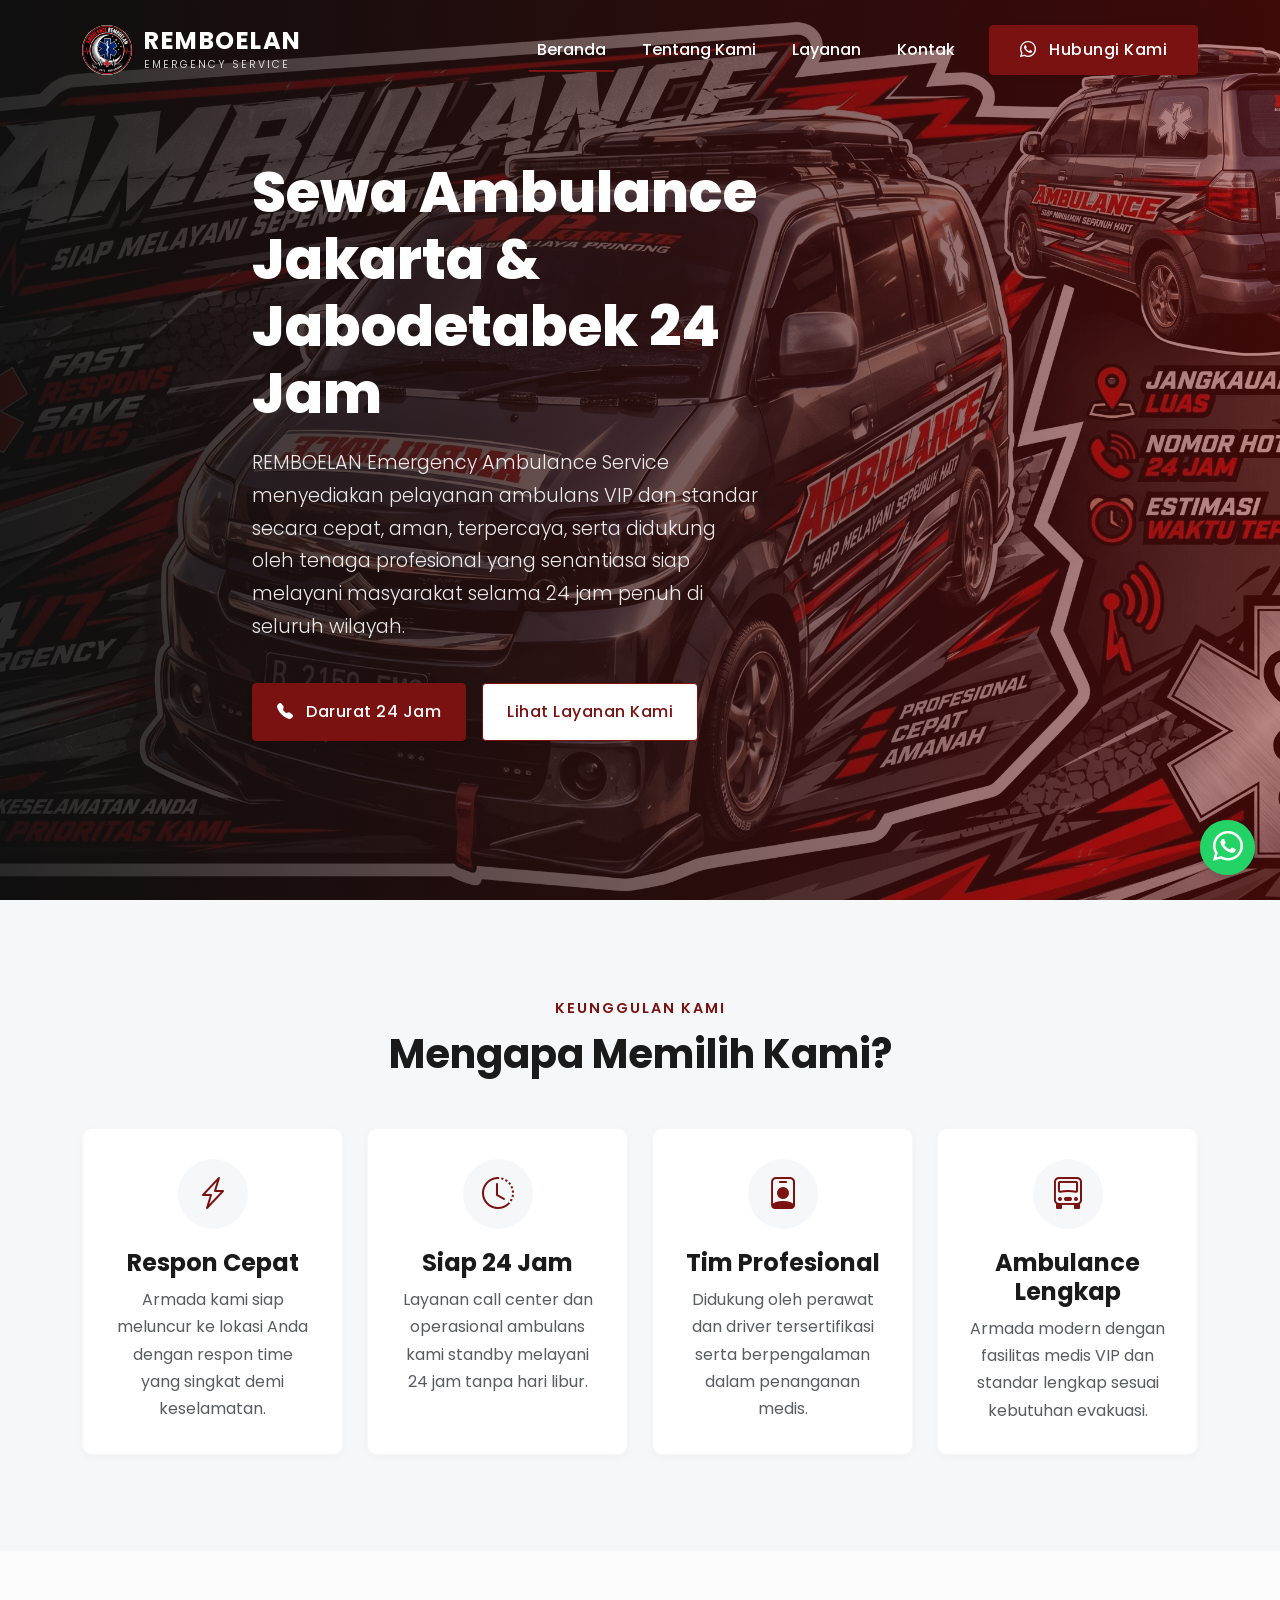
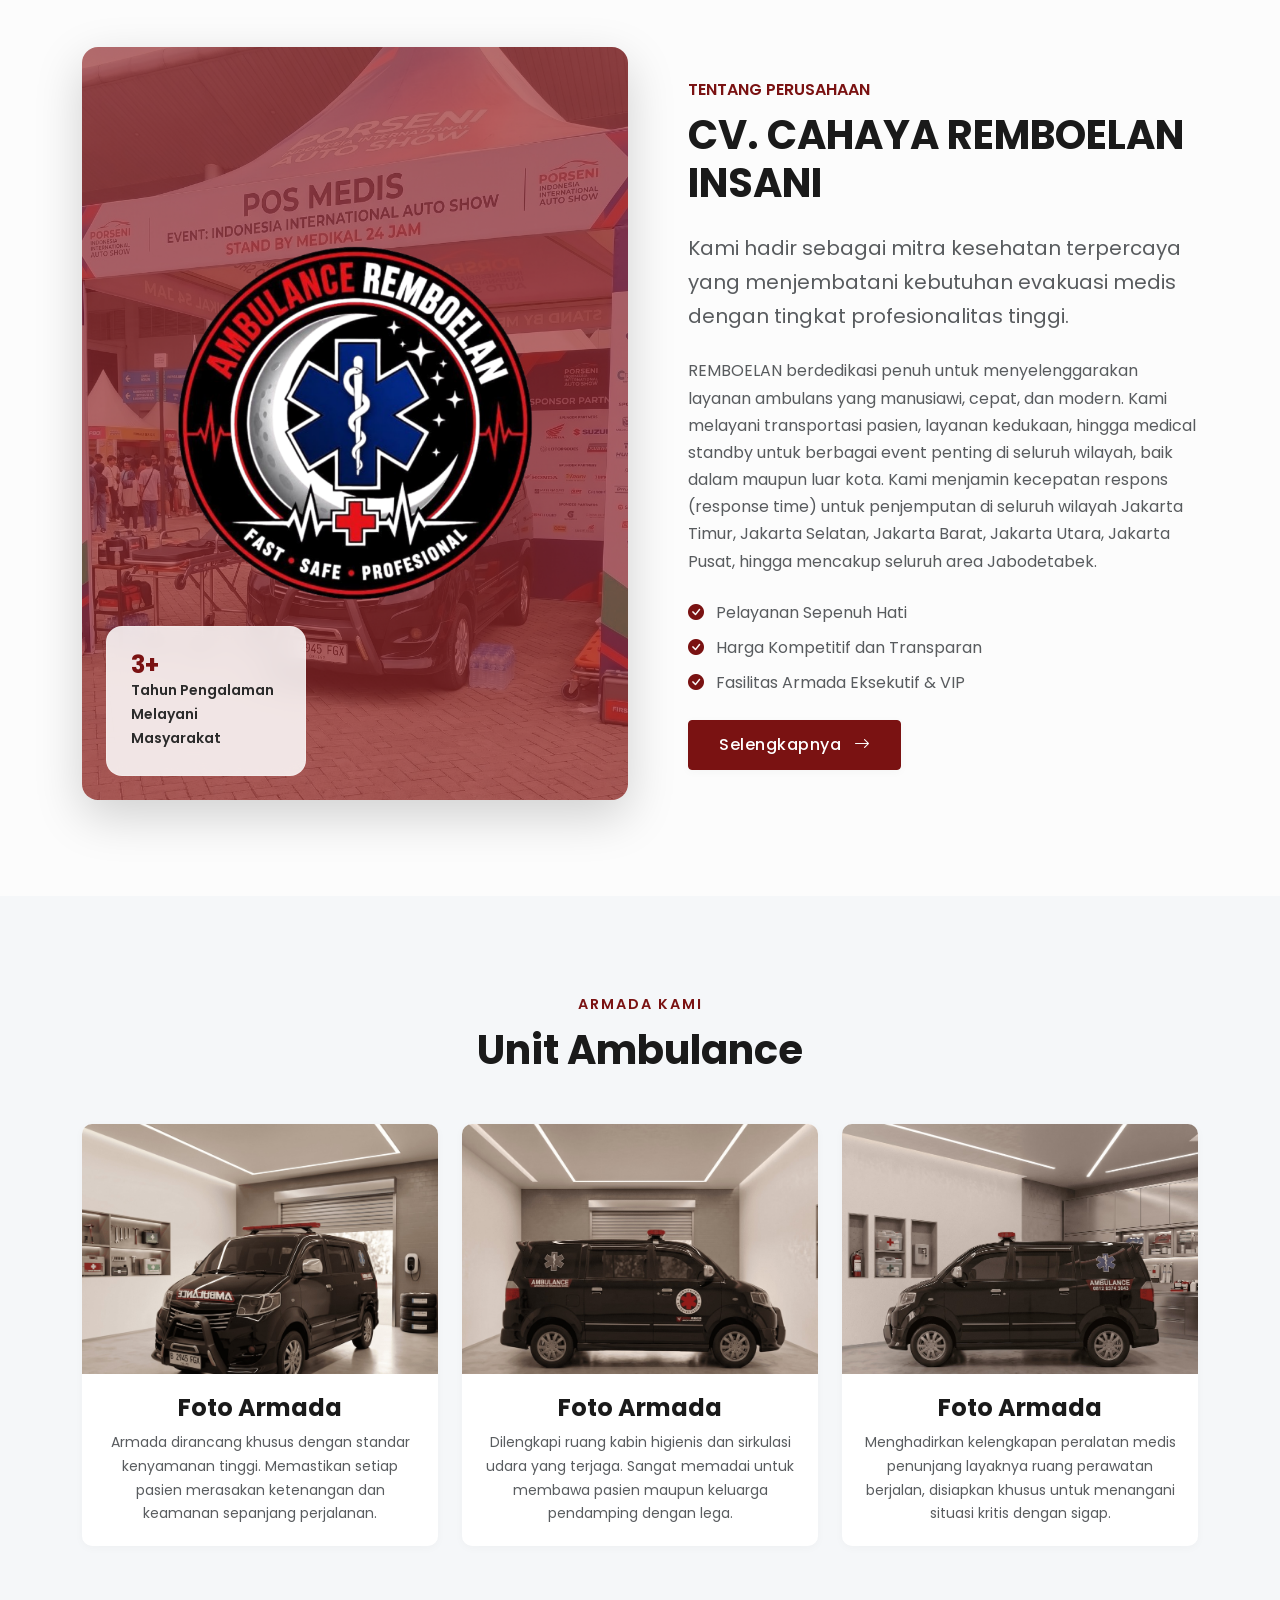
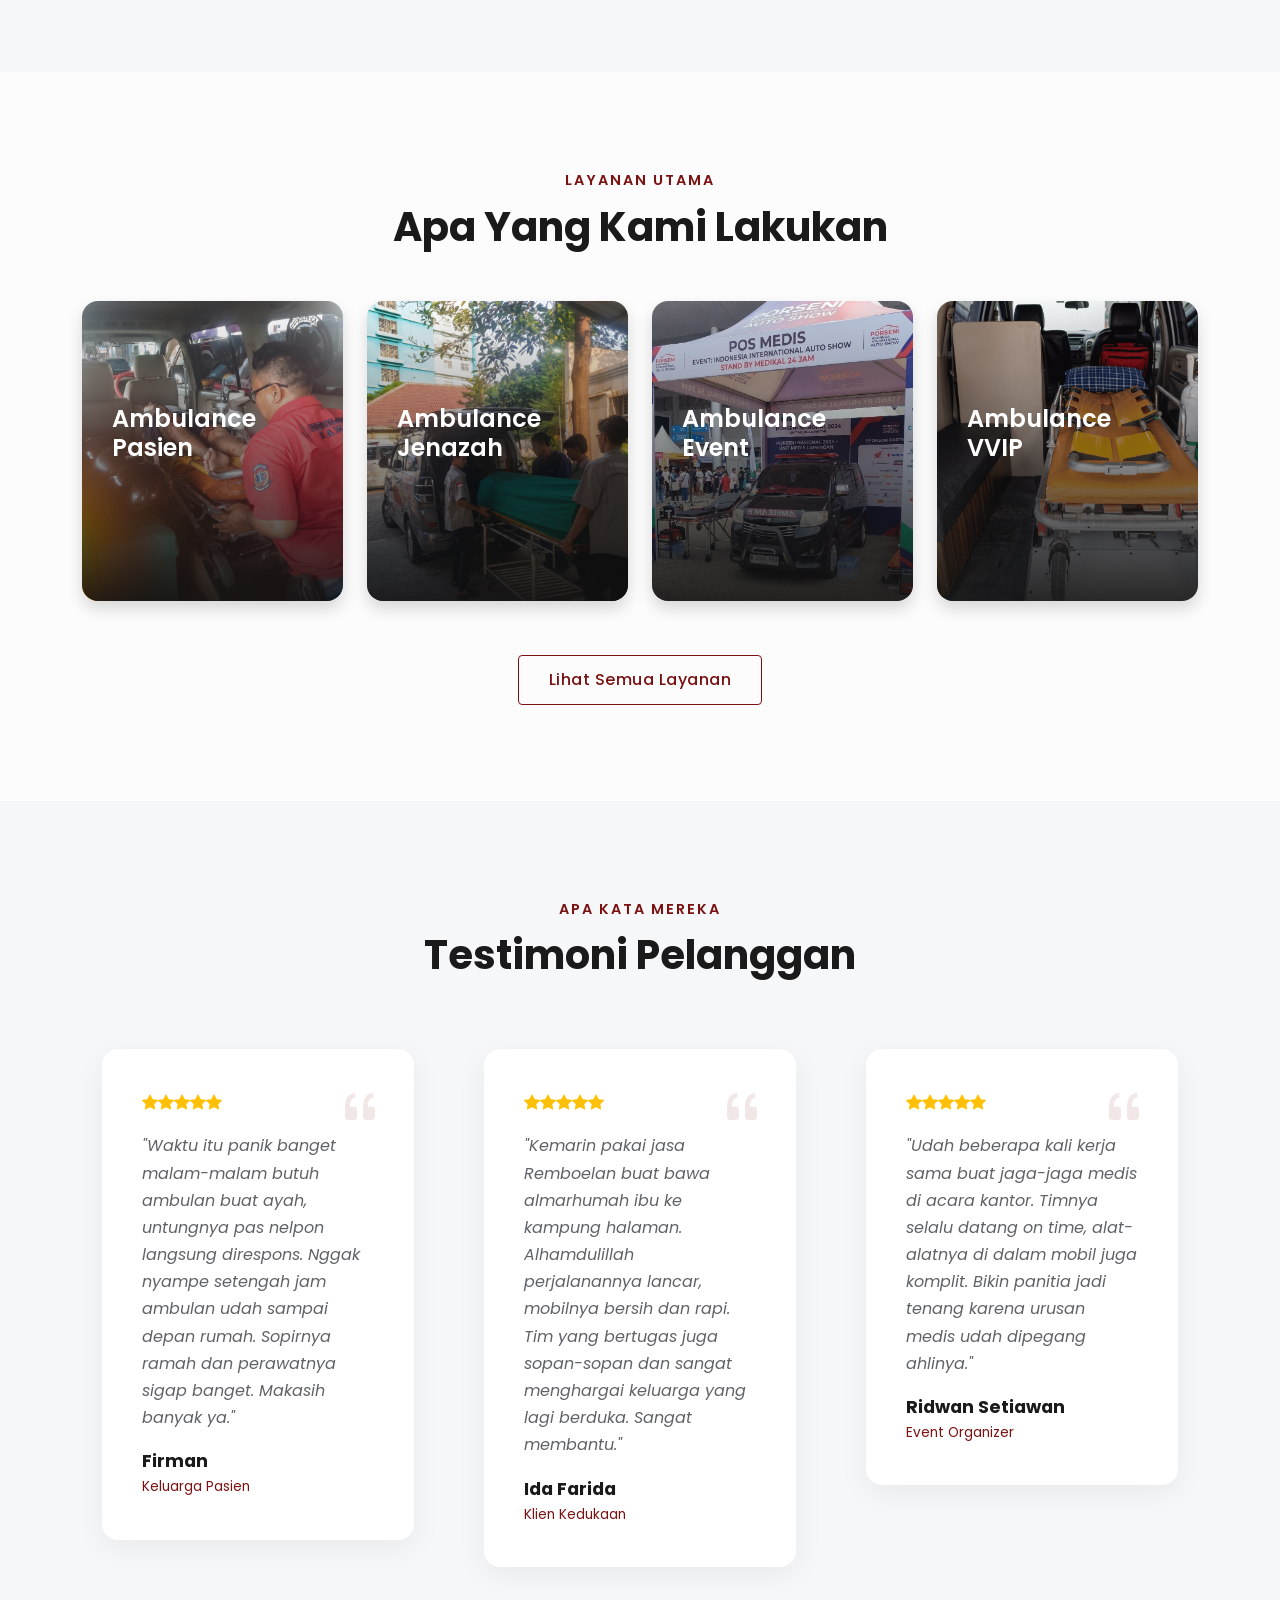
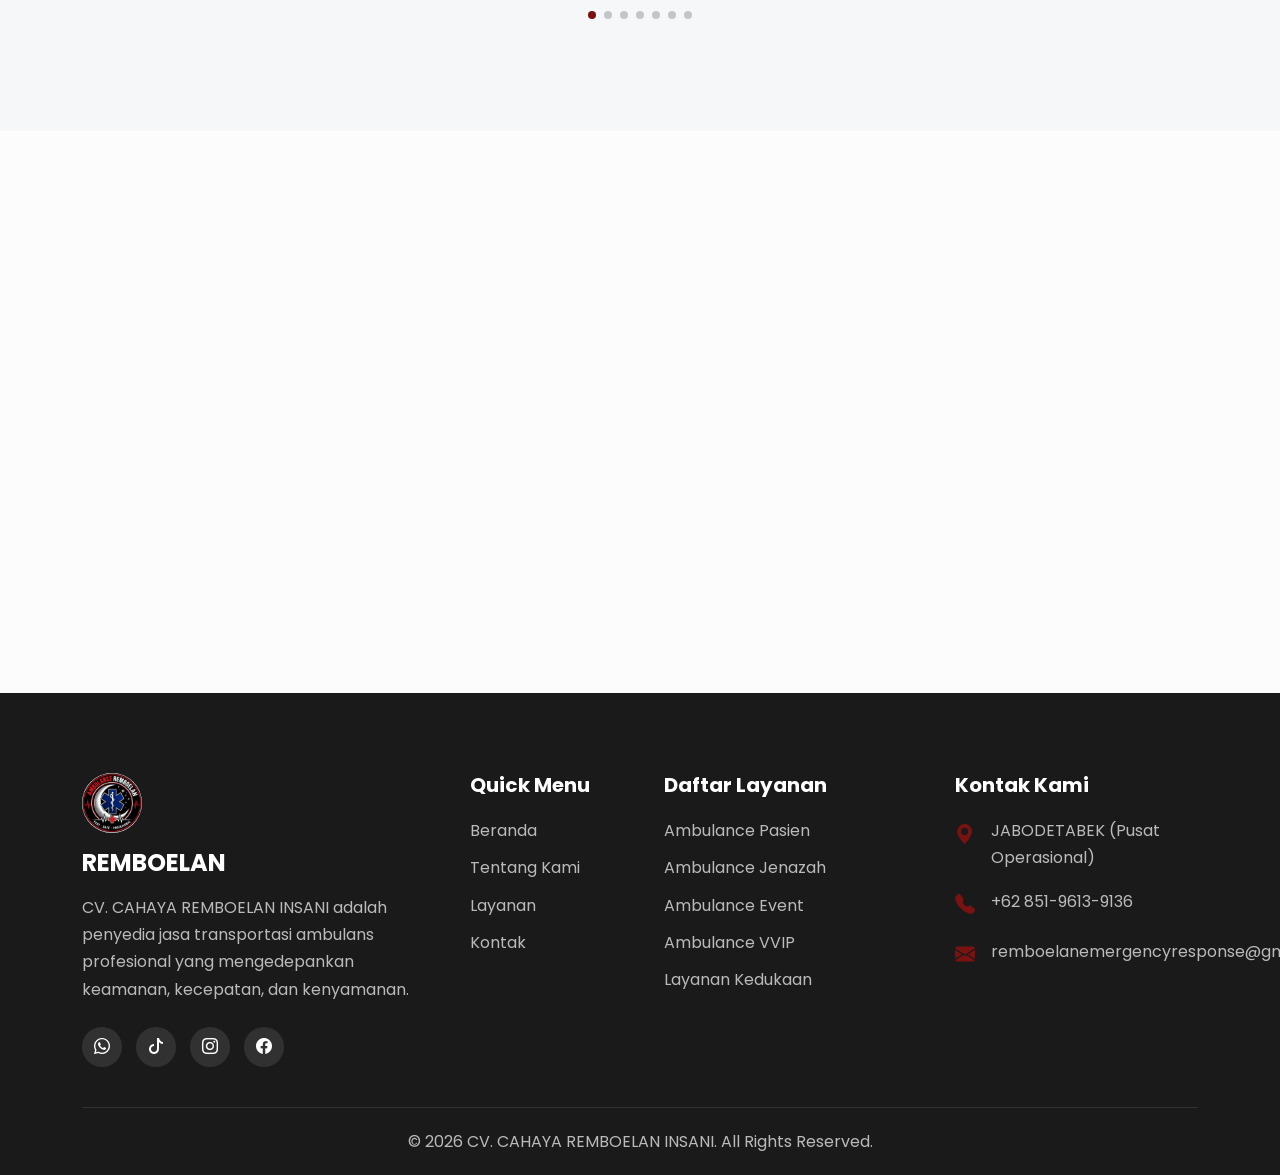
==== commit 3f33e97f: "SEO: Audit dan optimasi On-Page Local SEO untuk 4 file HTML" ====
--- a/index.html
+++ b/index.html
@@ -4,9 +4,17 @@
 <head>
     <meta charset="UTF-8">
     <meta name="viewport" content="width=device-width, initial-scale=1.0">
-    <title>Sewa Ambulance 24 Jam Jabodetabek | REMBOELAN Emergency Response</title>
-    <meta name="description" content="REMBOELAN Emergency Response melayani sewa ambulance 24 jam, ambulance pasien, jenazah, event, VVIP & cargo jenazah di wilayah Jabodetabek. Hubungi +62 851-9613-9136.">
-    <meta name="keywords" content="ambulance 24 jam, sewa ambulance, sewa ambulance 24 jam, ambulance jabodetabek, ambulance terdekat, ambulance jakarta, ambulance bekasi, ambulance depok, ambulance bogor, ambulance tangerang">
+    <!-- Google tag (gtag.js) -->
+    <script async src="https://www.googletagmanager.com/gtag/js?id=AW-18360605673"></script>
+    <script>
+      window.dataLayer = window.dataLayer || [];
+      function gtag(){dataLayer.push(arguments);}
+      gtag('js', new Date());
+
+      gtag('config', 'AW-18360605673');
+    </script>
+    <title>Sewa Ambulance Jakarta & Jabodetabek 24 Jam | REMBOELAN</title>
+    <meta name="description" content="Butuh sewa ambulance darurat? REMBOELAN melayani sewa ambulance 24 jam untuk evakuasi pasien, VIP, dan jenazah di Jakarta (Pusat, Timur, Barat, Selatan, Utara) dan Jabodetabek.">
     <meta name="author" content="CV. CAHAYA REMBOELAN INSANI">
     <meta name="robots" content="index, follow">
     <link rel="canonical" href="https://remboelanemergencyresponse.com/">
@@ -67,7 +75,7 @@
     <nav class="navbar navbar-expand-lg navbar-dark fixed-top">
         <div class="container">
             <a class="navbar-brand d-flex align-items-center" href="index.html">
-                <img src="assets/img/logo.jpg" alt="REMBOELAN Logo" class="rounded-circle me-2"
+                <img src="assets/img/logo.jpg" alt="Logo REMBOELAN Emergency Service - Sewa Ambulance Jakarta" class="rounded-circle me-2"
                     style="width: 50px; height: 50px; object-fit: cover;">
                 <div class="ms-1 d-flex flex-column justify-content-center">
                     <span class="fw-bolder fs-4 brand-title">REMBOELAN</span>
@@ -108,8 +116,8 @@
         <div class="container hero-content text-center text-lg-start">
             <div class="row align-items-center">
                 <div class="col-lg-8" data-aos="fade-up" data-aos-duration="1000">
-                    <h1 class="hero-title">REMBOELAN Emergency Ambulance Service</h1>
-                    <p class="hero-subtitle">Kami menyediakan pelayanan ambulans VIP dan standar secara cepat, aman,
+                    <h1 class="hero-title">Sewa Ambulance Jakarta & Jabodetabek 24 Jam</h1>
+                    <p class="hero-subtitle">REMBOELAN Emergency Ambulance Service menyediakan pelayanan ambulans VIP dan standar secara cepat, aman,
                         terpercaya, serta didukung oleh tenaga profesional yang senantiasa siap melayani masyarakat
                         selama 24 jam penuh di seluruh wilayah.</p>
                     <div class="d-flex flex-column flex-md-row gap-3 justify-content-center justify-content-lg-start">
@@ -181,7 +189,7 @@
             <div class="row align-items-center">
                 <div class="col-lg-6 mb-5 mb-lg-0" data-aos="fade-right">
                     <div class="position-relative">
-                        <img src="assets/img/newbanner.png" alt="Tentang Remboelan"
+                        <img src="assets/img/newbanner.png" alt="Layanan sewa ambulance jakarta 24 jam CV Cahaya Remboelan Insani"
                             class="img-fluid rounded-4 shadow-lg w-100">
                         <div class="glass-effect position-absolute bottom-0 start-0 m-2 m-md-4 p-2 p-md-4 rounded-4"
                             style="max-width: 200px;">
@@ -199,6 +207,7 @@
                     <p class="text-muted mb-4">REMBOELAN berdedikasi penuh untuk menyelenggarakan layanan ambulans yang
                         manusiawi, cepat, dan modern. Kami melayani transportasi pasien, layanan kedukaan, hingga
                         medical standby untuk berbagai event penting di seluruh wilayah, baik dalam maupun luar kota.
+                        Kami menjamin kecepatan respons (response time) untuk penjemputan di seluruh wilayah Jakarta Timur, Jakarta Selatan, Jakarta Barat, Jakarta Utara, Jakarta Pusat, hingga mencakup seluruh area Jabodetabek.
                     </p>
 
                     <ul class="list-unstyled mb-4 text-muted">
@@ -229,7 +238,7 @@
                 <div class="col-md-4" data-aos="fade-up" data-aos-delay="100">
                     <div class="unit-card">
                         <div class="unit-img-wrapper">
-                            <img src="assets/img/tampakdepanmobil.jpg" alt="Unit Ambulance 01">
+                            <img src="assets/img/tampakdepanmobil.jpg" alt="Armada mobil sewa ambulance jakarta 24 jam REMBOELAN">
                         </div>
                         <div class="unit-content">
                             <h4 class="mb-2 fw-bold">Foto Armada</h4>
@@ -241,7 +250,7 @@
                 <div class="col-md-4" data-aos="fade-up" data-aos-delay="200">
                     <div class="unit-card">
                         <div class="unit-img-wrapper">
-                            <img src="assets/img/tampaksampingkanan.jpg" alt="Foto Armada">
+                            <img src="assets/img/tampaksampingkanan.jpg" alt="Armada mobil sewa ambulance jakarta 24 jam REMBOELAN">
                         </div>
                         <div class="unit-content">
                             <h4 class="mb-2 fw-bold">Foto Armada</h4>
@@ -253,7 +262,7 @@
                 <div class="col-md-4" data-aos="fade-up" data-aos-delay="300">
                     <div class="unit-card">
                         <div class="unit-img-wrapper">
-                            <img src="assets/img/tampaksampingkiri.jpg" alt="Foto Armada">
+                            <img src="assets/img/tampaksampingkiri.jpg" alt="Armada mobil sewa ambulance jakarta 24 jam REMBOELAN">
                         </div>
                         <div class="unit-content">
                             <h4 class="mb-2 fw-bold">Foto Armada</h4>
@@ -275,7 +284,7 @@
             <div class="row">
                 <div class="col-md-6 col-lg-3" data-aos="zoom-in" data-aos-delay="100">
                     <div class="service-card shadow">
-                        <img src="assets/img/ambulancepasien.jpg" alt="Ambulance Pasien">
+                        <img src="assets/img/ambulancepasien.jpg" alt="Layanan sewa ambulance evakuasi pasien darurat di Jakarta">
                         <div class="service-overlay">
                             <h4>Ambulance Pasien</h4>
                             <p>Layanan evakuasi medis pasien dalam & luar kota didampingi tim perawat terlatih.</p>
@@ -284,7 +293,7 @@
                 </div>
                 <div class="col-md-6 col-lg-3" data-aos="zoom-in" data-aos-delay="200">
                     <div class="service-card shadow">
-                        <img src="assets/img/jenazahambulanc.jpg?v=2" alt="Ambulance Jenazah">
+                        <img src="assets/img/jenazahambulanc.jpg?v=2" alt="Sewa ambulance pengantaran jenazah Jakarta dan Jabodetabek">
                         <div class="service-overlay">
                             <h4>Ambulance Jenazah</h4>
                             <p>Pengantaran jenazah ke seluruh Indonesia dengan armada eksklusif dan aman.</p>
@@ -293,7 +302,7 @@
                 </div>
                 <div class="col-md-6 col-lg-3" data-aos="zoom-in" data-aos-delay="300">
                     <div class="service-card shadow">
-                        <img src="assets/img/ambulanceevent.jpg?v=2" alt="Ambulance Event">
+                        <img src="assets/img/ambulanceevent.jpg?v=2" alt="Sewa ambulance medis standby untuk event di Jakarta">
                         <div class="service-overlay">
                             <h4>Ambulance Event</h4>
                             <p>Medical standby untuk konser, pameran, event olahraga dan acara lainnya.</p>
@@ -302,7 +311,7 @@
                 </div>
                 <div class="col-md-6 col-lg-3" data-aos="zoom-in" data-aos-delay="400">
                     <div class="service-card shadow">
-                        <img src="assets/img/ambulance vvip.jpg" alt="Ambulance VVIP">
+                        <img src="assets/img/ambulance vvip.jpg" alt="Sewa armada ambulance VVIP Jakarta suspensi nyaman">
                         <div class="service-overlay">
                             <h4>Ambulance VVIP</h4>
                             <p>Armada premium dengan tingkat kenyamanan terbaik bagi pasien dan keluarga.</p>
@@ -458,7 +467,7 @@
         <div class="container">
             <div class="row g-5">
                 <div class="col-lg-4 col-md-6">
-                    <img src="assets/img/logo.jpg" alt="Logo" class="rounded-circle mb-3"
+                    <img src="assets/img/logo.jpg" alt="Logo REMBOELAN - Sewa Ambulance Jakarta 24 Jam" class="rounded-circle mb-3"
                         style="width:60px; height:60px;">
                     <h4 class="text-white fw-bold mb-3">REMBOELAN</h4>
                     <p class="mb-4">CV. CAHAYA REMBOELAN INSANI adalah penyedia jasa transportasi ambulans profesional
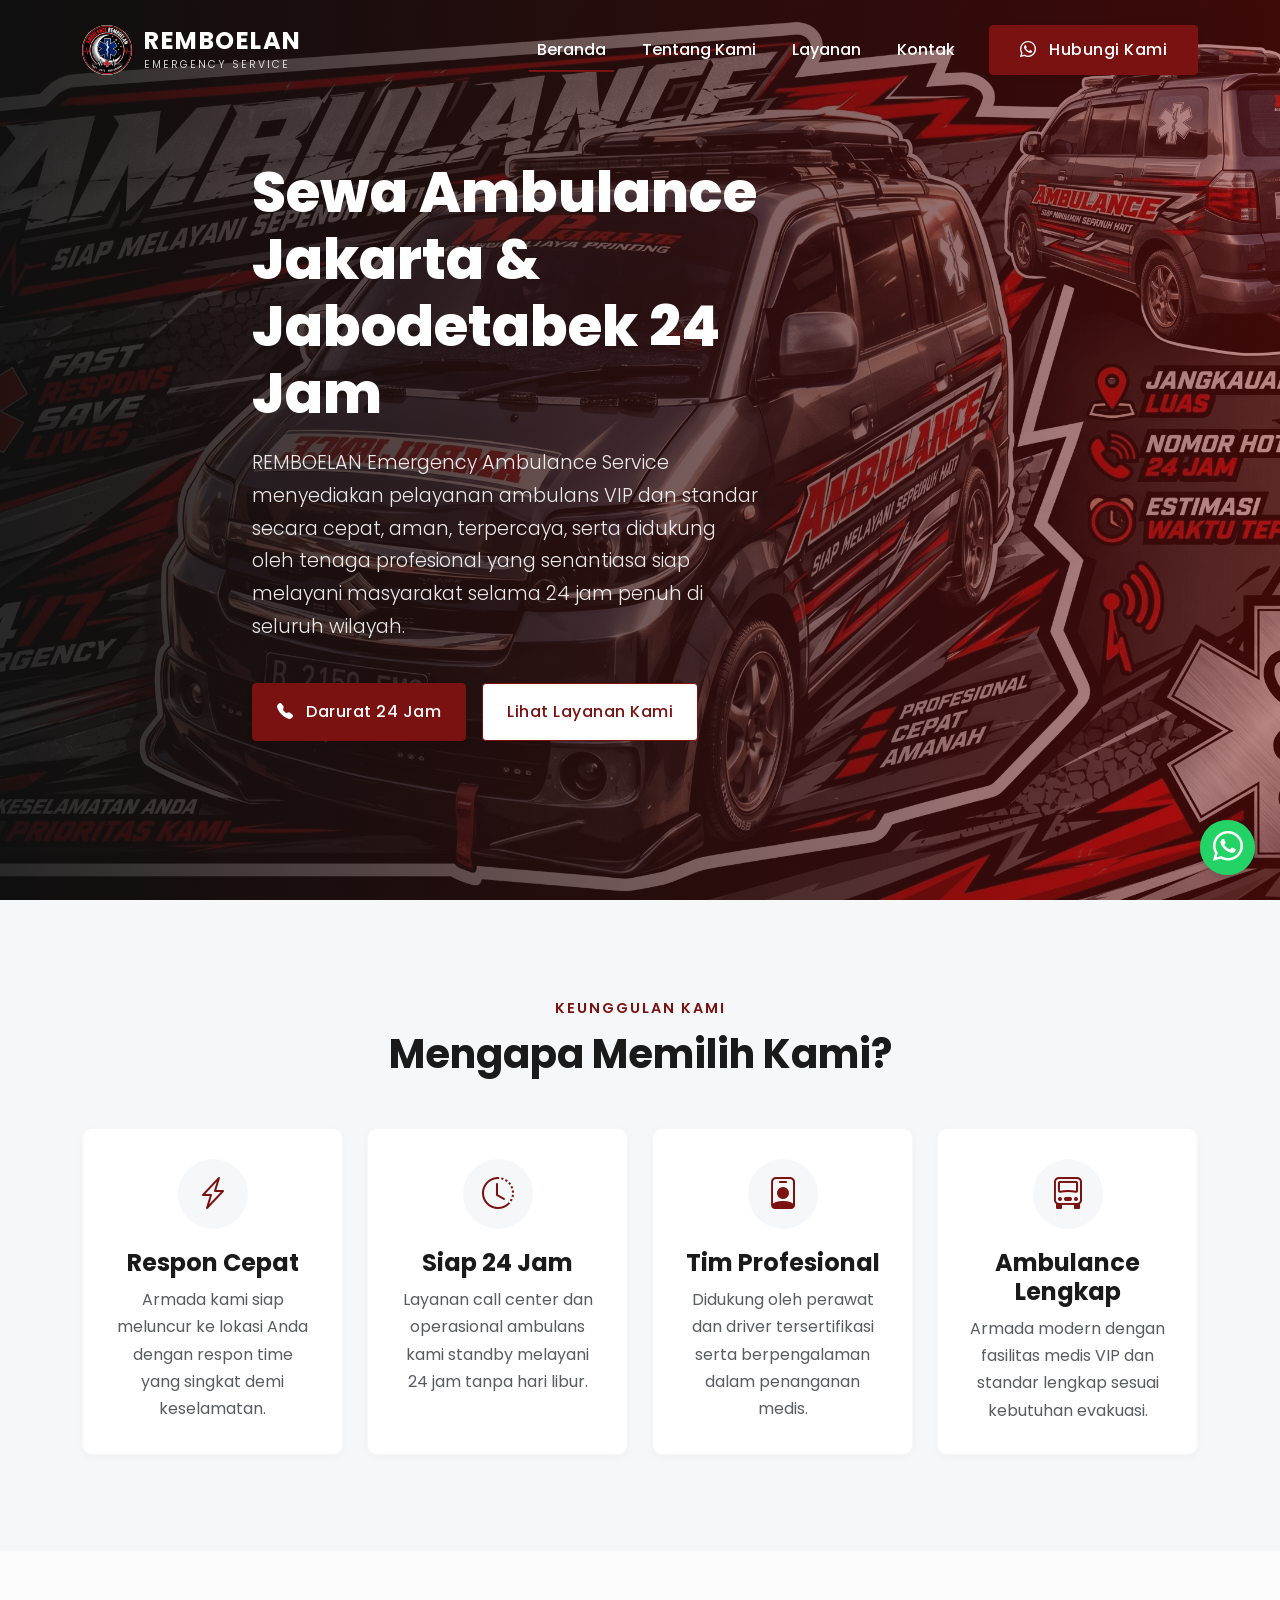
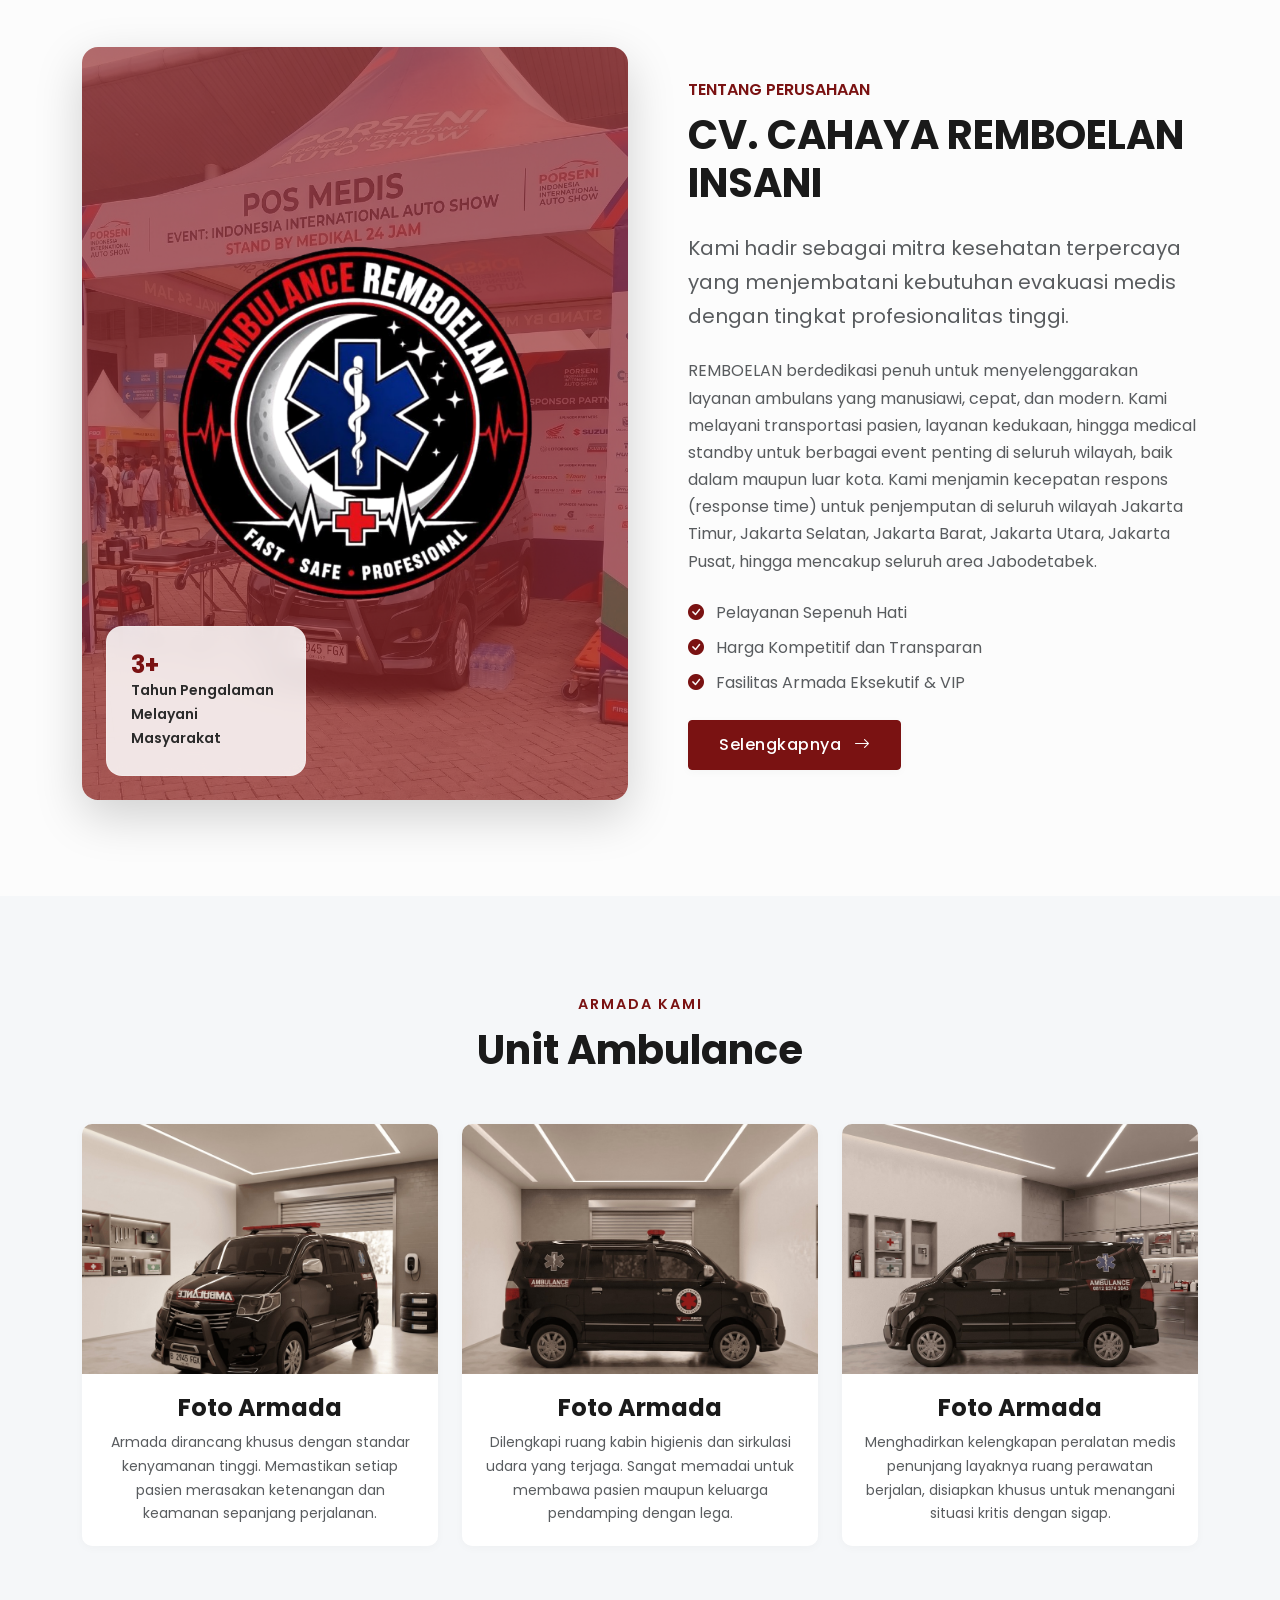
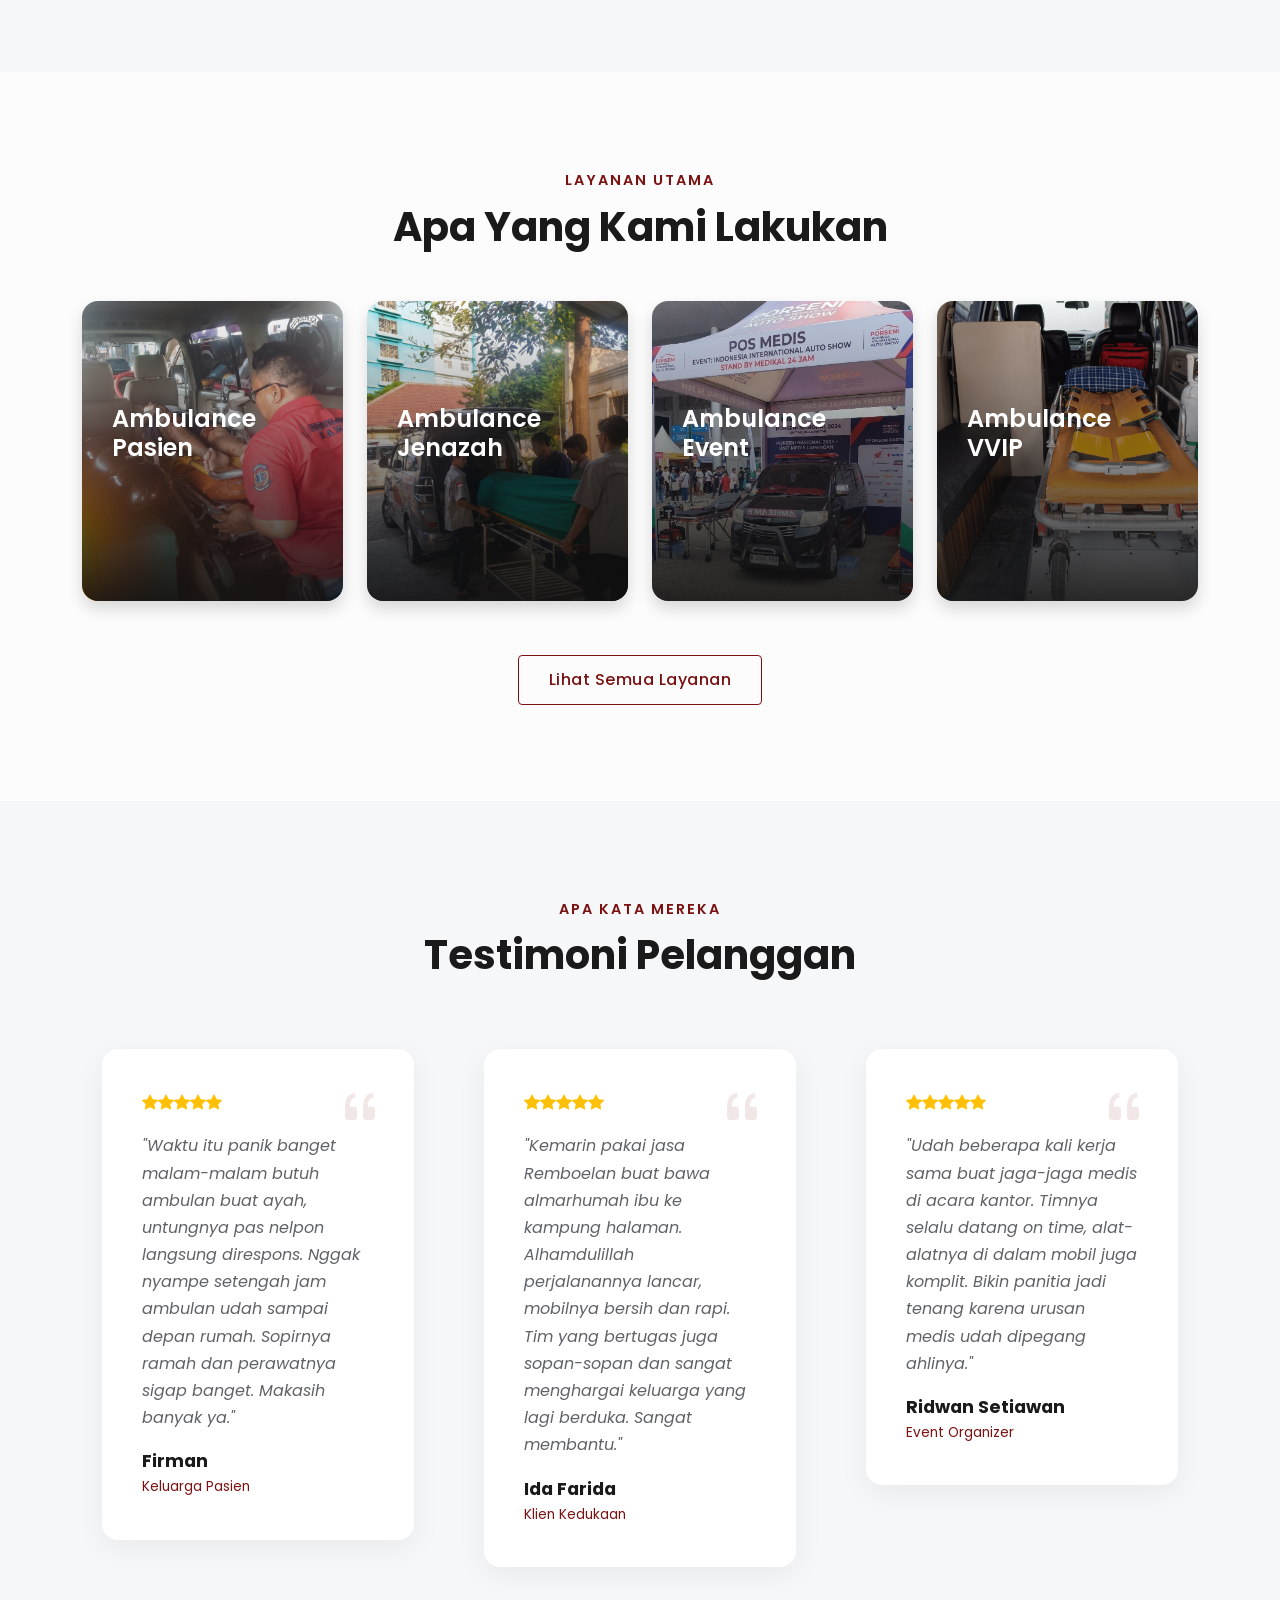
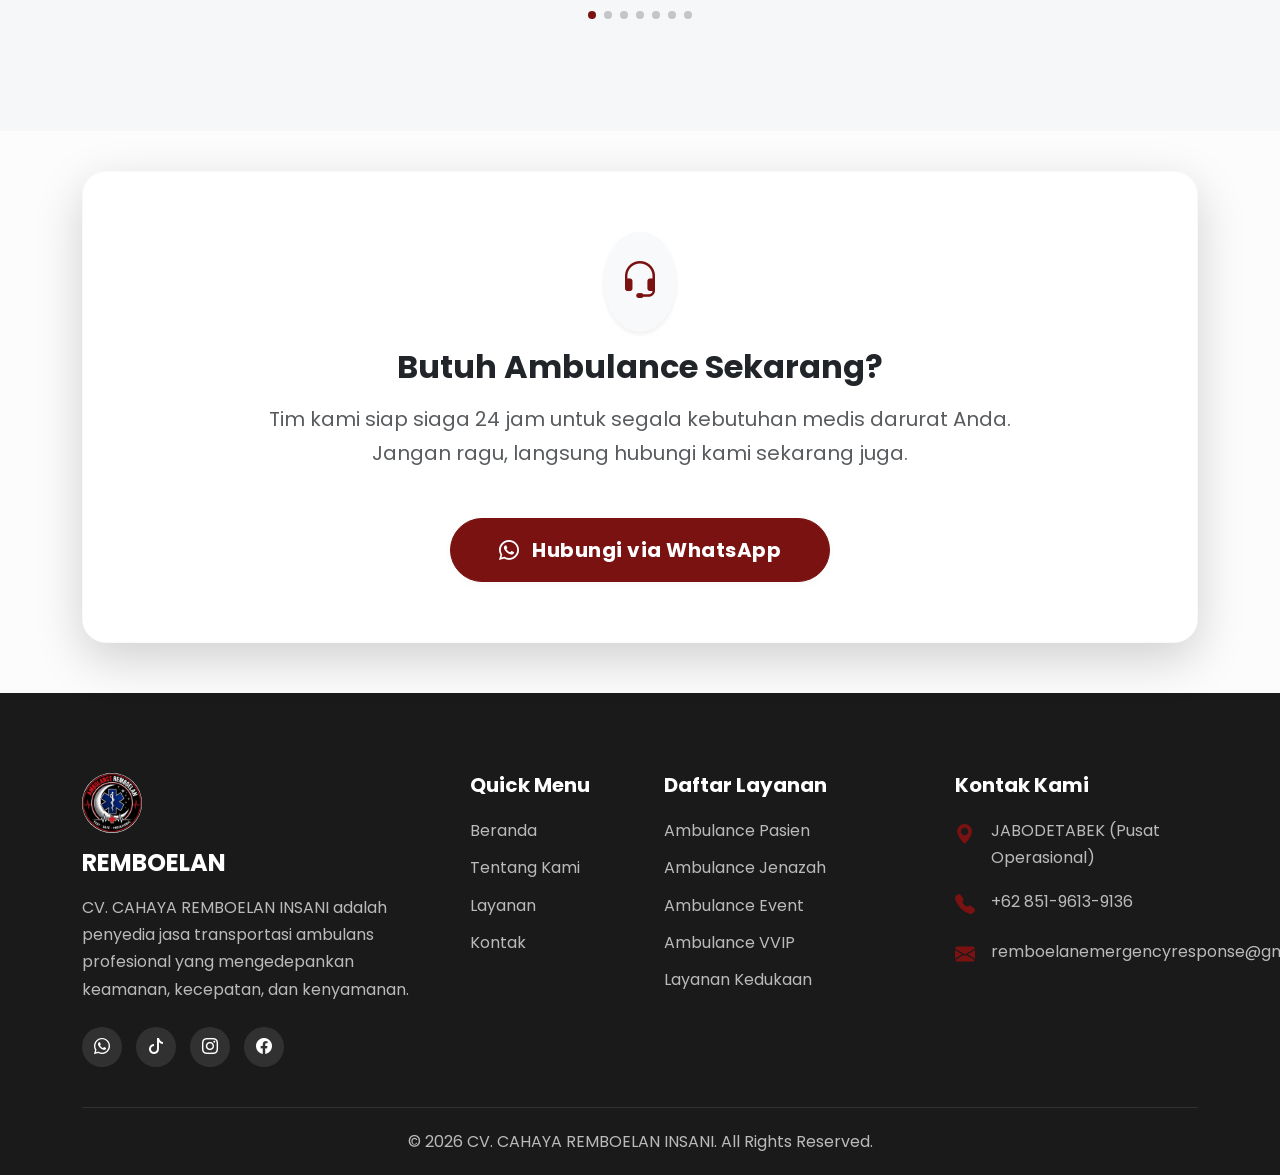
==== commit 999edbe7: "SEO & UI: Lengkapi Schema LocalBusiness (priceRange & address) dan optimasi spasi responsif mobile" ====
--- a/index.html
+++ b/index.html
@@ -38,6 +38,15 @@
       "image": "https://remboelanemergencyresponse.com/assets/img/logo.jpg",
       "telephone": "+62851-9613-9136",
       "email": "remboelanemergencyresponse@gmail.com",
+      "priceRange": "$$",
+      "address": {
+        "@type": "PostalAddress",
+        "streetAddress": "Jabodetabek",
+        "addressLocality": "Jakarta",
+        "addressRegion": "DKI Jakarta",
+        "postalCode": "10110",
+        "addressCountry": "ID"
+      },
       "areaServed": ["Jakarta", "Bogor", "Depok", "Tangerang", "Bekasi"],
       "openingHoursSpecification": {
         "@type": "OpeningHoursSpecification",
@@ -132,8 +141,8 @@
     </section>
 
     <!-- Mengapa Memilih Kami -->
-    <section class="py-5 bg-light-custom">
-        <div class="container py-5">
+    <section class="py-4 py-lg-5 bg-light-custom">
+        <div class="container py-4 py-lg-5">
             <div class="section-title" data-aos="fade-up">
                 <span>Keunggulan Kami</span>
                 <h2>Mengapa Memilih Kami?</h2>
@@ -184,7 +193,7 @@
     </section>
 
     <!-- Tentang Kami Preview -->
-    <section class="py-5 my-5">
+    <section class="py-4 py-lg-5 my-4 my-lg-5">
         <div class="container">
             <div class="row align-items-center">
                 <div class="col-lg-6 mb-5 mb-lg-0" data-aos="fade-right">
@@ -227,8 +236,8 @@
     </section>
 
     <!-- Unit Ambulance -->
-    <section class="py-5 bg-light-custom">
-        <div class="container py-5">
+    <section class="py-4 py-lg-5 bg-light-custom">
+        <div class="container py-4 py-lg-5">
             <div class="section-title" data-aos="fade-up">
                 <span>Armada Kami</span>
                 <h2>Unit Ambulance</h2>
@@ -275,7 +284,7 @@
     </section>
 
     <!-- Preview Layanan -->
-    <section class="py-5 my-5">
+    <section class="py-4 py-lg-5 my-4 my-lg-5">
         <div class="container">
             <div class="section-title" data-aos="fade-up">
                 <span>Layanan Utama</span>
@@ -326,8 +335,8 @@
     </section>
 
     <!-- Testimonial -->
-    <section class="py-5 bg-light-custom">
-        <div class="container py-5">
+    <section class="py-4 py-lg-5 bg-light-custom">
+        <div class="container py-4 py-lg-5">
             <div class="section-title" data-aos="fade-up">
                 <span>Apa Kata Mereka</span>
                 <h2>Testimoni Pelanggan</h2>
@@ -465,7 +474,7 @@
     <!-- Footer -->
     <footer class="footer">
         <div class="container">
-            <div class="row g-5">
+            <div class="row g-4 g-lg-5">
                 <div class="col-lg-4 col-md-6">
                     <img src="assets/img/logo.jpg" alt="Logo REMBOELAN - Sewa Ambulance Jakarta 24 Jam" class="rounded-circle mb-3"
                         style="width:60px; height:60px;">
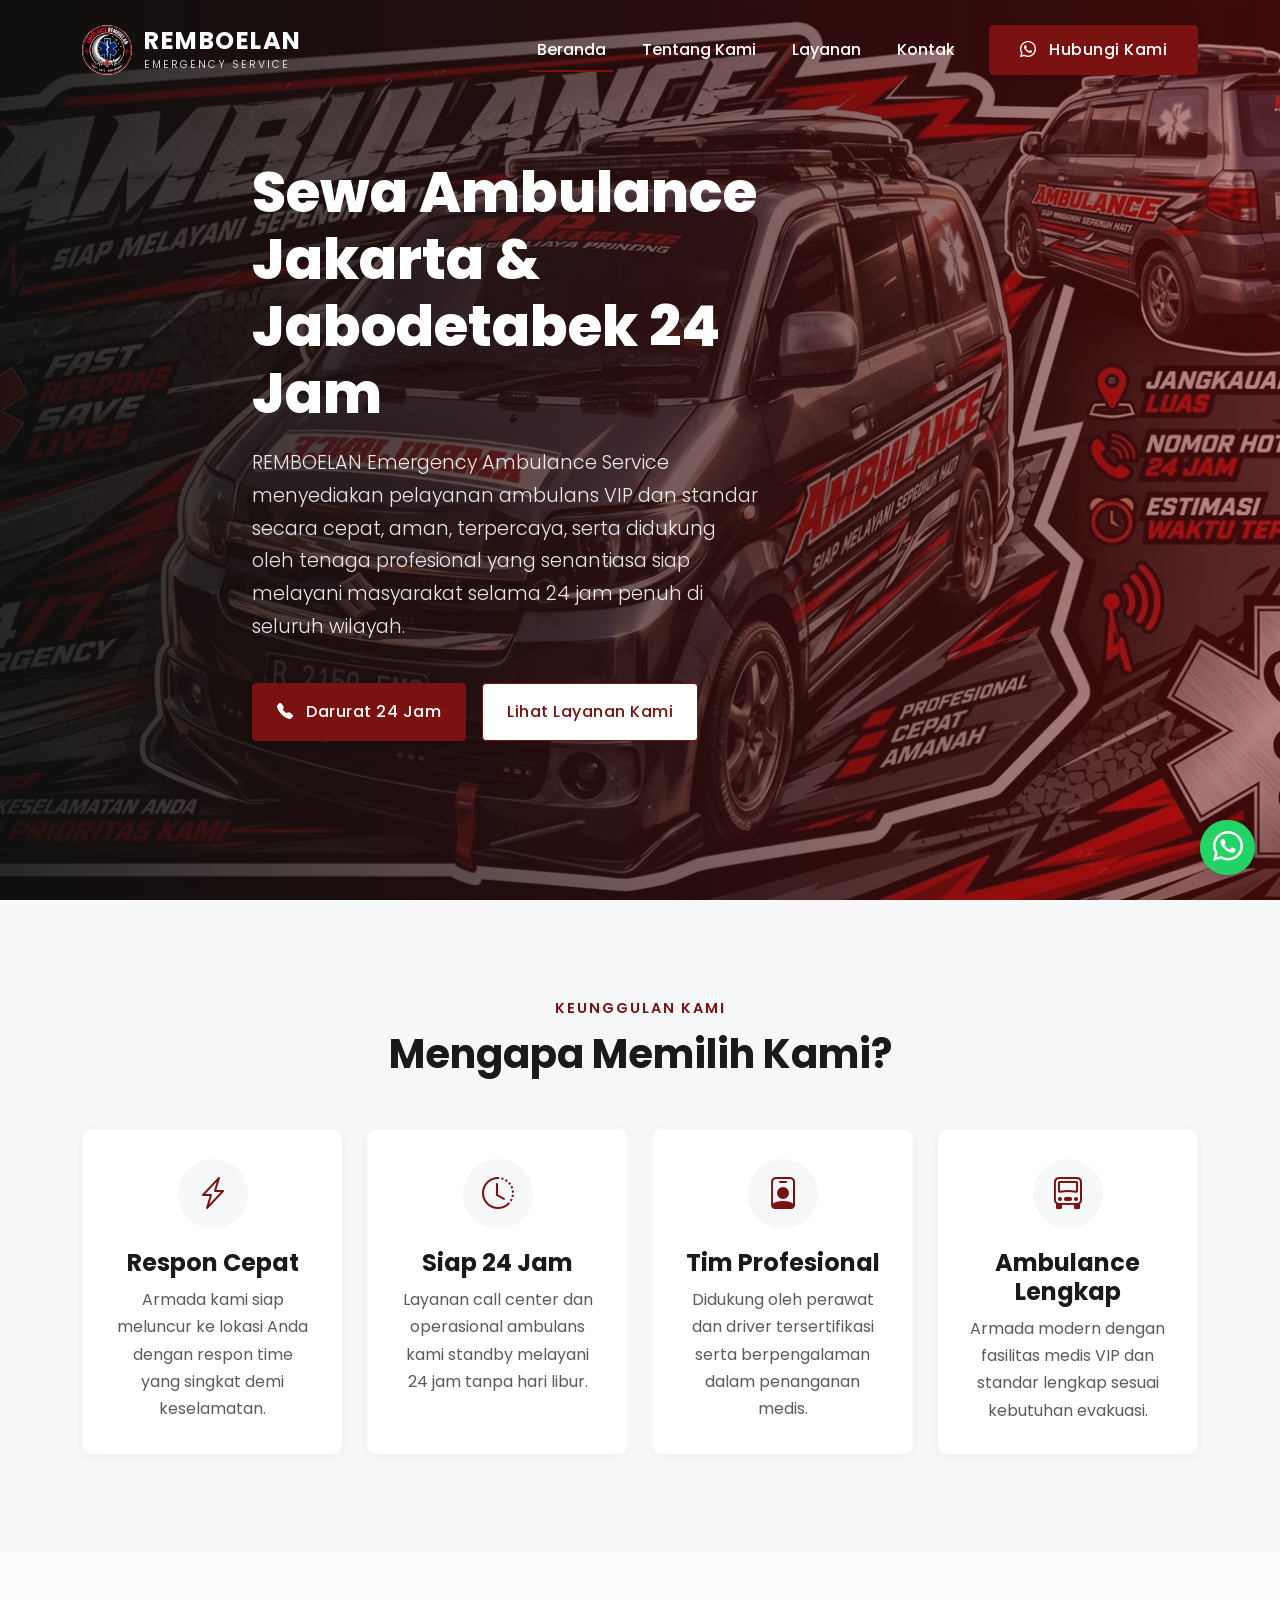
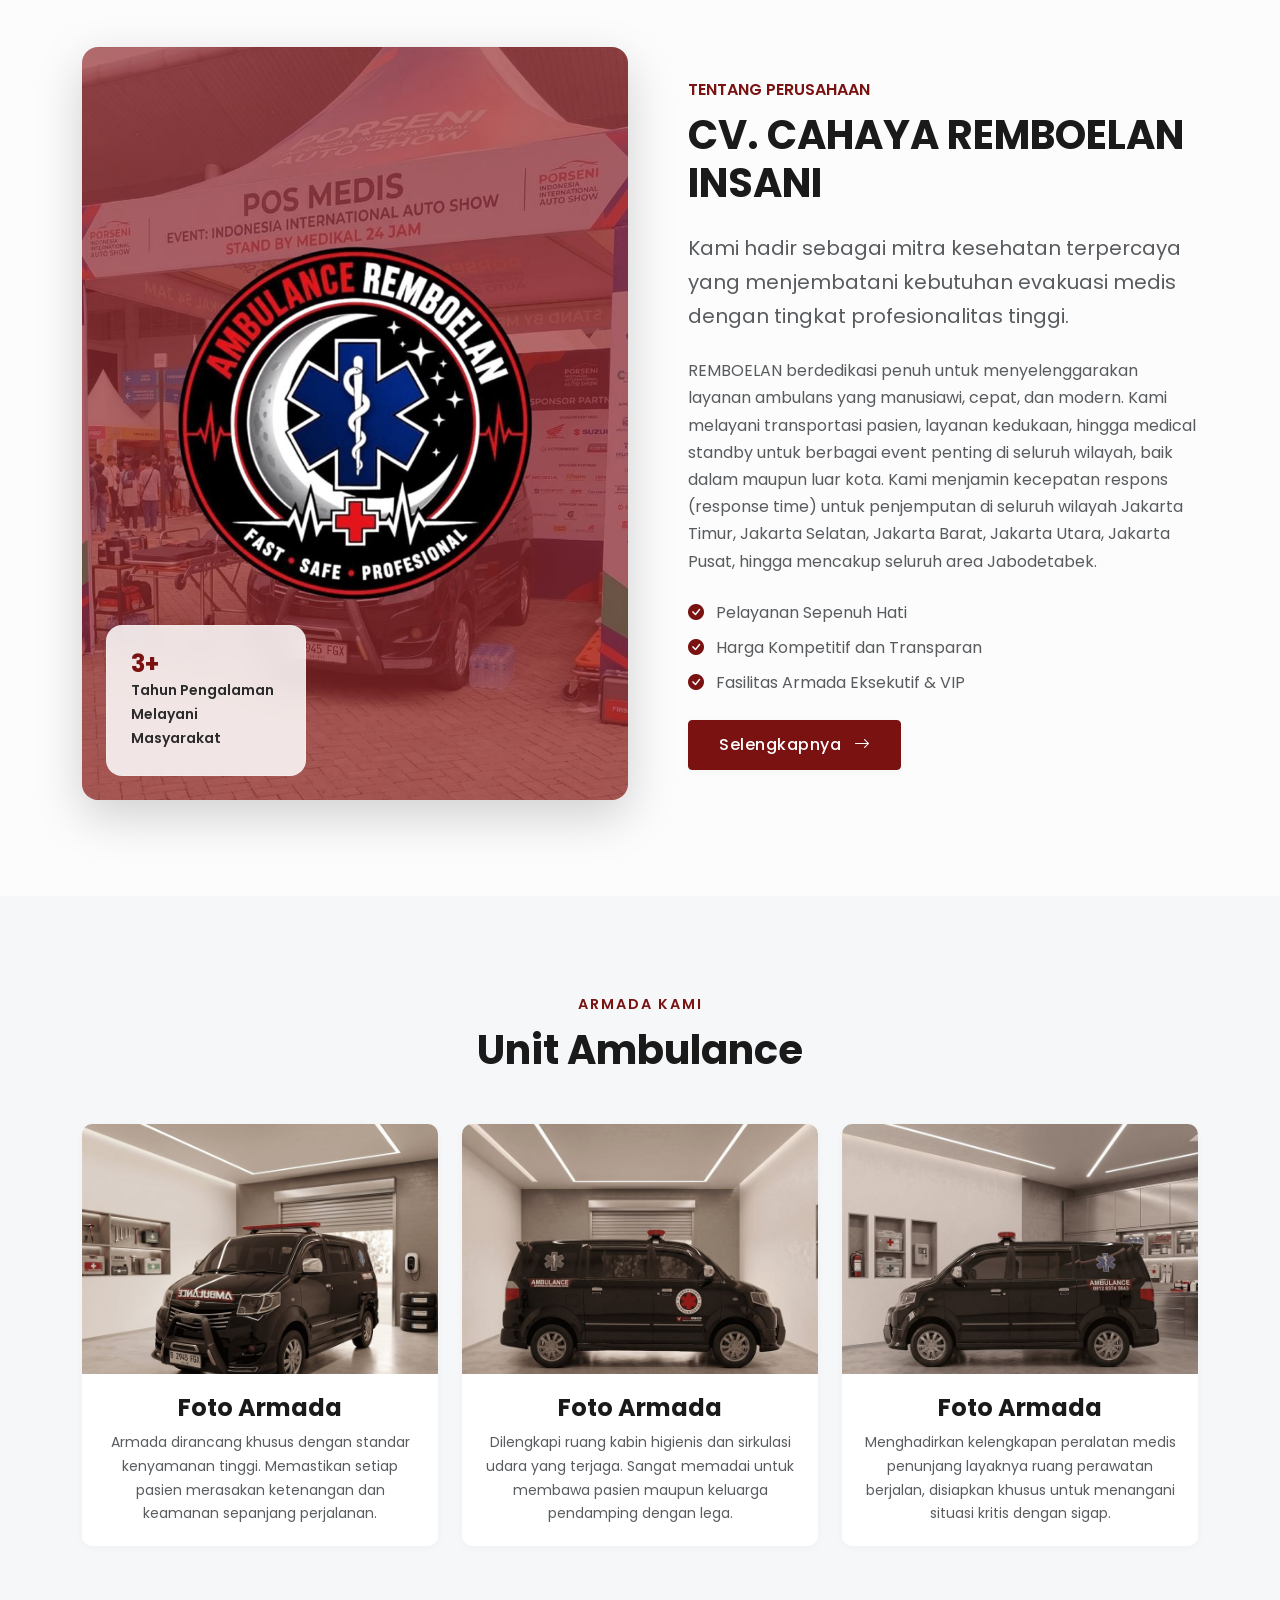
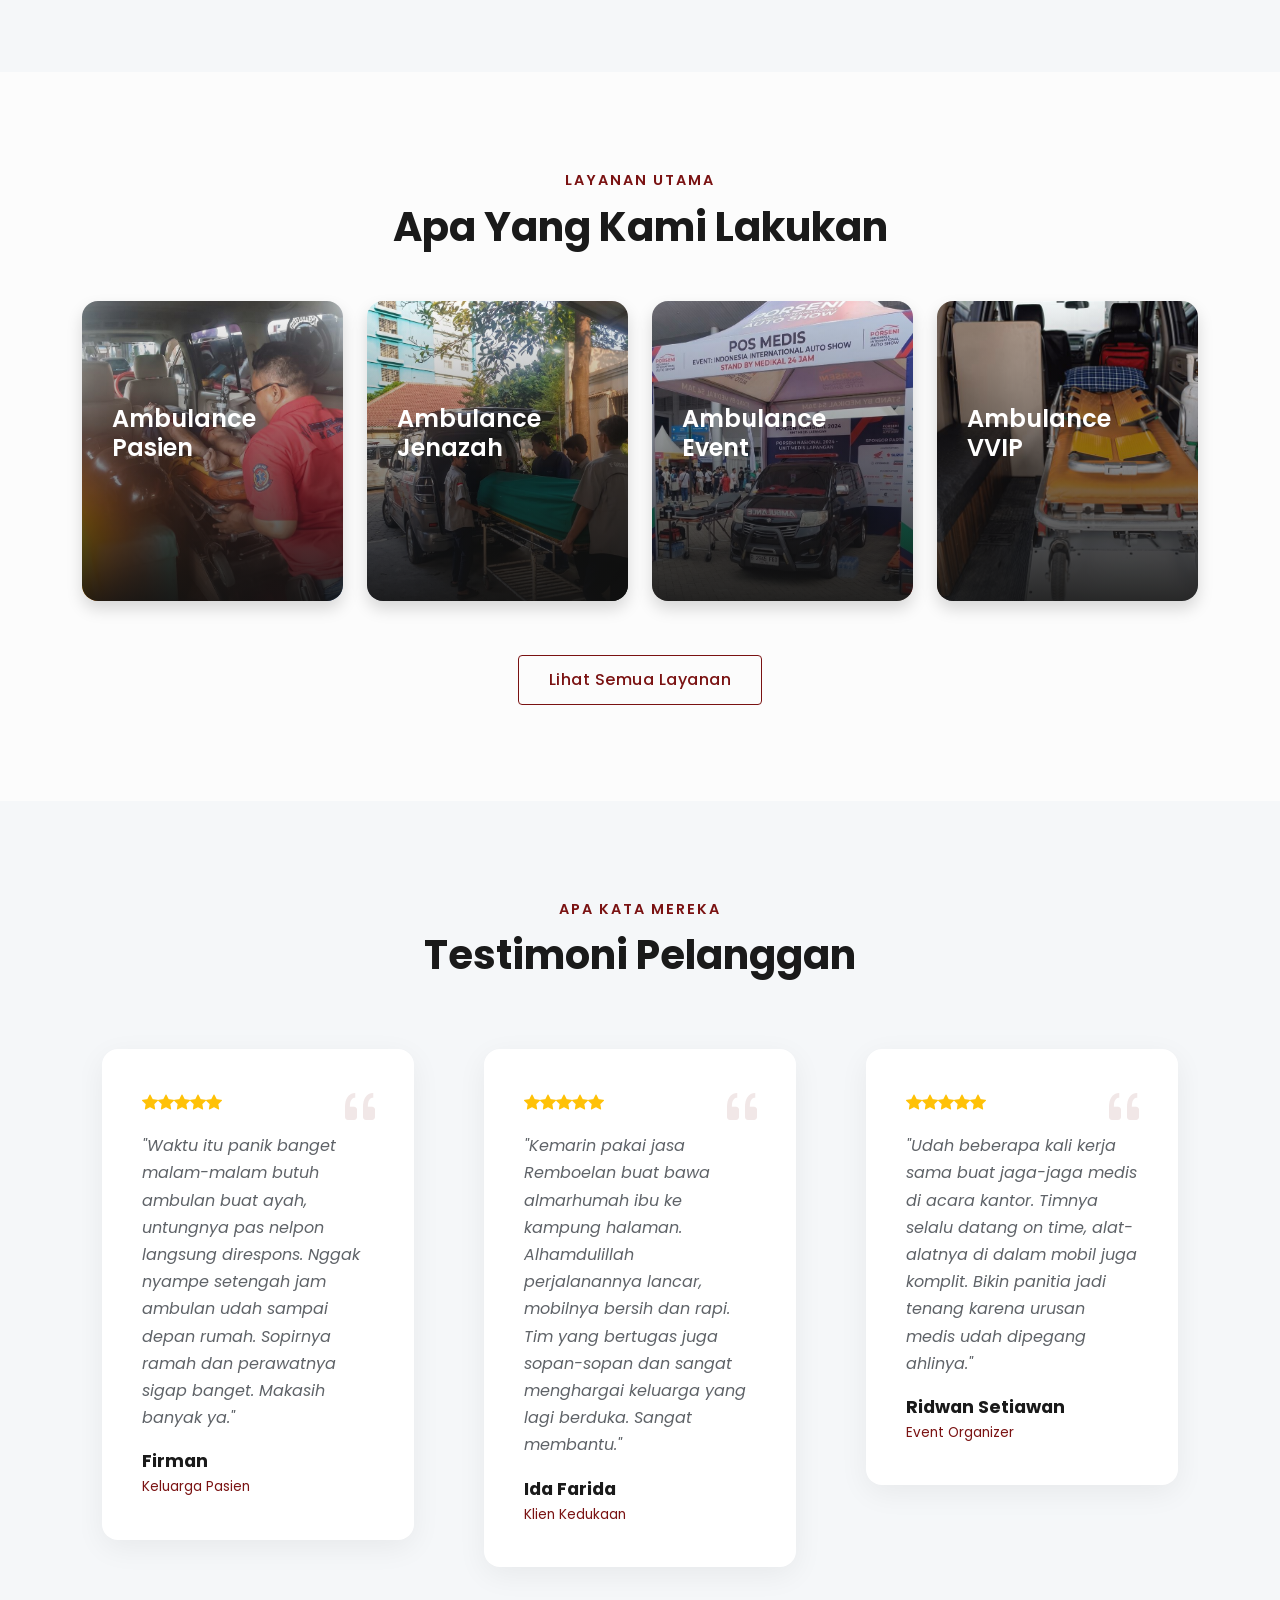
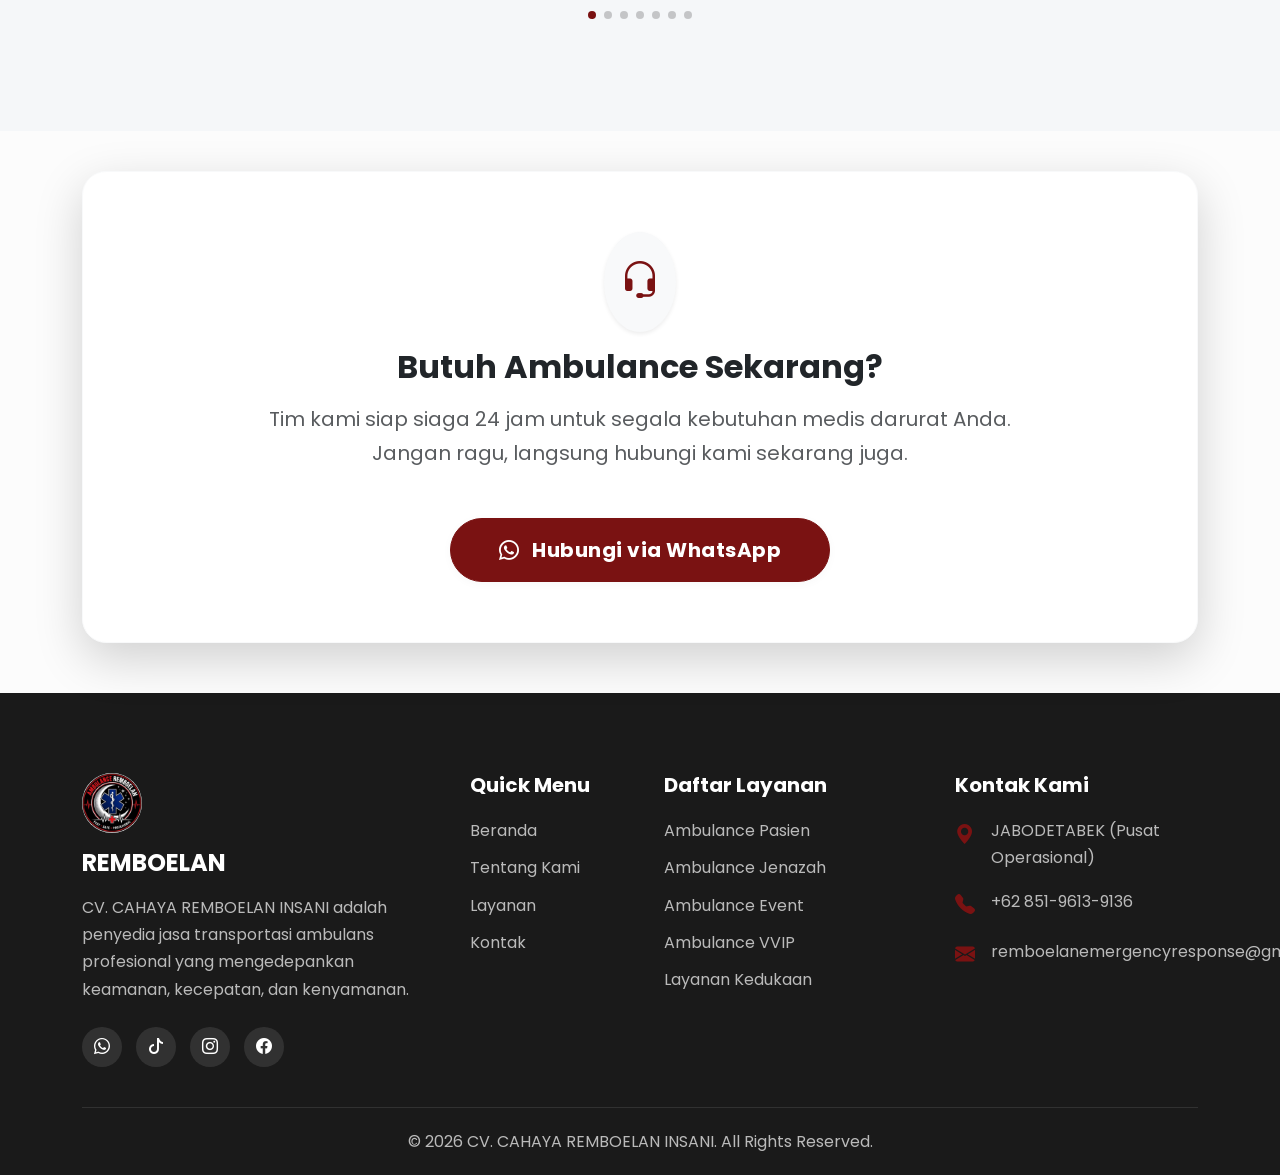
==== commit 704a3181: "Perf & Best Practices: Optimasi kompresi gambar, preloader non-blocking, Google Fonts preconnect, lo" ====
--- a/index.html
+++ b/index.html
@@ -60,6 +60,11 @@
       ]
     }
     </script>
+        <!-- Google Fonts Preconnect & Display Swap -->
+    <link rel="preconnect" href="https://fonts.googleapis.com">
+    <link rel="preconnect" href="https://fonts.gstatic.com" crossorigin>
+    <link href="https://fonts.googleapis.com/css2?family=Poppins:wght@300;400;500;600;700;800&display=swap" rel="stylesheet">
+        <link rel="preload" as="image" href="assets/img/hero.jpg" fetchpriority="high">
     <!-- Bootstrap CSS -->
     <link href="https://cdn.jsdelivr.net/npm/bootstrap@5.3.2/dist/css/bootstrap.min.css" rel="stylesheet">
     <!-- Bootstrap Icons -->
@@ -84,8 +89,7 @@
     <nav class="navbar navbar-expand-lg navbar-dark fixed-top">
         <div class="container">
             <a class="navbar-brand d-flex align-items-center" href="index.html">
-                <img src="assets/img/logo.jpg" alt="Logo REMBOELAN Emergency Service - Sewa Ambulance Jakarta" class="rounded-circle me-2"
-                    style="width: 50px; height: 50px; object-fit: cover;">
+                <img src="assets/img/logo.jpg" alt="Logo REMBOELAN Emergency Service - Sewa Ambulance Jakarta" class="rounded-circle me-2" style="width: 50px; height: 50px; object-fit: cover;" width="50" height="50" loading="eager" decoding="async">
                 <div class="ms-1 d-flex flex-column justify-content-center">
                     <span class="fw-bolder fs-4 brand-title">REMBOELAN</span>
                     <span class="brand-subtitle">EMERGENCY SERVICE</span>
@@ -111,7 +115,7 @@
                         <a class="nav-link" href="kontak.html">Kontak</a>
                     </li>
                 </ul>
-                <a href="https://wa.me/6285196139136" target="_blank"
+                <a href="https://wa.me/6285196139136" target="_blank" rel="noopener noreferrer"
                     class="btn btn-primary-custom ms-lg-3 mt-3 mt-lg-0">
                     <i class="bi bi-whatsapp me-2"></i> Hubungi Kami
                 </a>
@@ -130,7 +134,7 @@
                         terpercaya, serta didukung oleh tenaga profesional yang senantiasa siap melayani masyarakat
                         selama 24 jam penuh di seluruh wilayah.</p>
                     <div class="d-flex flex-column flex-md-row gap-3 justify-content-center justify-content-lg-start">
-                        <a href="https://wa.me/6285196139136" target="_blank"
+                        <a href="https://wa.me/6285196139136" target="_blank" rel="noopener noreferrer"
                             class="btn btn-primary-custom px-4 py-3"><i class="bi bi-telephone-fill me-2"></i> Darurat
                             24 Jam</a>
                         <a href="layanan.html" class="btn btn-outline-custom bg-white px-4 py-3">Lihat Layanan Kami</a>
@@ -198,8 +202,7 @@
             <div class="row align-items-center">
                 <div class="col-lg-6 mb-5 mb-lg-0" data-aos="fade-right">
                     <div class="position-relative">
-                        <img src="assets/img/newbanner.png" alt="Layanan sewa ambulance jakarta 24 jam CV Cahaya Remboelan Insani"
-                            class="img-fluid rounded-4 shadow-lg w-100">
+                        <img src="assets/img/newbanner.jpg" alt="Layanan sewa ambulance jakarta 24 jam CV Cahaya Remboelan Insani" class="img-fluid rounded-4 shadow-lg w-100" width="800" height="1103" loading="lazy" decoding="async">
                         <div class="glass-effect position-absolute bottom-0 start-0 m-2 m-md-4 p-2 p-md-4 rounded-4"
                             style="max-width: 200px;">
                             <h3 class="text-primary-custom mb-0 fw-bold fs-4 fs-md-3">3+</h3>
@@ -247,7 +250,7 @@
                 <div class="col-md-4" data-aos="fade-up" data-aos-delay="100">
                     <div class="unit-card">
                         <div class="unit-img-wrapper">
-                            <img src="assets/img/tampakdepanmobil.jpg" alt="Armada mobil sewa ambulance jakarta 24 jam REMBOELAN">
+                            <img src="assets/img/tampakdepanmobil.jpg" alt="Armada mobil sewa ambulance jakarta 24 jam REMBOELAN" width="800" height="932" loading="lazy" decoding="async">
                         </div>
                         <div class="unit-content">
                             <h4 class="mb-2 fw-bold">Foto Armada</h4>
@@ -259,7 +262,7 @@
                 <div class="col-md-4" data-aos="fade-up" data-aos-delay="200">
                     <div class="unit-card">
                         <div class="unit-img-wrapper">
-                            <img src="assets/img/tampaksampingkanan.jpg" alt="Armada mobil sewa ambulance jakarta 24 jam REMBOELAN">
+                            <img src="assets/img/tampaksampingkanan.jpg" alt="Armada mobil sewa ambulance jakarta 24 jam REMBOELAN" width="800" height="934" loading="lazy" decoding="async">
                         </div>
                         <div class="unit-content">
                             <h4 class="mb-2 fw-bold">Foto Armada</h4>
@@ -271,7 +274,7 @@
                 <div class="col-md-4" data-aos="fade-up" data-aos-delay="300">
                     <div class="unit-card">
                         <div class="unit-img-wrapper">
-                            <img src="assets/img/tampaksampingkiri.jpg" alt="Armada mobil sewa ambulance jakarta 24 jam REMBOELAN">
+                            <img src="assets/img/tampaksampingkiri.jpg" alt="Armada mobil sewa ambulance jakarta 24 jam REMBOELAN" width="800" height="938" loading="lazy" decoding="async">
                         </div>
                         <div class="unit-content">
                             <h4 class="mb-2 fw-bold">Foto Armada</h4>
@@ -293,7 +296,7 @@
             <div class="row">
                 <div class="col-md-6 col-lg-3" data-aos="zoom-in" data-aos-delay="100">
                     <div class="service-card shadow">
-                        <img src="assets/img/ambulancepasien.jpg" alt="Layanan sewa ambulance evakuasi pasien darurat di Jakarta">
+                        <img src="assets/img/ambulancepasien.jpg" alt="Layanan sewa ambulance evakuasi pasien darurat di Jakarta" width="675" height="1200" loading="lazy" decoding="async">
                         <div class="service-overlay">
                             <h4>Ambulance Pasien</h4>
                             <p>Layanan evakuasi medis pasien dalam & luar kota didampingi tim perawat terlatih.</p>
@@ -302,7 +305,7 @@
                 </div>
                 <div class="col-md-6 col-lg-3" data-aos="zoom-in" data-aos-delay="200">
                     <div class="service-card shadow">
-                        <img src="assets/img/jenazahambulanc.jpg?v=2" alt="Sewa ambulance pengantaran jenazah Jakarta dan Jabodetabek">
+                        <img src="assets/img/jenazahambulanc.jpg?v=2" alt="Sewa ambulance pengantaran jenazah Jakarta dan Jabodetabek" width="765" height="1200" loading="lazy" decoding="async">
                         <div class="service-overlay">
                             <h4>Ambulance Jenazah</h4>
                             <p>Pengantaran jenazah ke seluruh Indonesia dengan armada eksklusif dan aman.</p>
@@ -311,7 +314,7 @@
                 </div>
                 <div class="col-md-6 col-lg-3" data-aos="zoom-in" data-aos-delay="300">
                     <div class="service-card shadow">
-                        <img src="assets/img/ambulanceevent.jpg?v=2" alt="Sewa ambulance medis standby untuk event di Jakarta">
+                        <img src="assets/img/ambulanceevent.jpg?v=2" alt="Sewa ambulance medis standby untuk event di Jakarta" width="725" height="1000" loading="lazy" decoding="async">
                         <div class="service-overlay">
                             <h4>Ambulance Event</h4>
                             <p>Medical standby untuk konser, pameran, event olahraga dan acara lainnya.</p>
@@ -320,7 +323,7 @@
                 </div>
                 <div class="col-md-6 col-lg-3" data-aos="zoom-in" data-aos-delay="400">
                     <div class="service-card shadow">
-                        <img src="assets/img/ambulance vvip.jpg" alt="Sewa armada ambulance VVIP Jakarta suspensi nyaman">
+                        <img src="assets/img/ambulance vvip.jpg" alt="Sewa armada ambulance VVIP Jakarta suspensi nyaman" width="900" height="608" loading="lazy" decoding="async">
                         <div class="service-overlay">
                             <h4>Ambulance VVIP</h4>
                             <p>Armada premium dengan tingkat kenyamanan terbaik bagi pasien dan keluarga.</p>
@@ -464,7 +467,7 @@
             </div>
             <h2 class="fw-bold mb-3 text-dark">Butuh Ambulance Sekarang?</h2>
             <p class="fs-5 mb-5 text-muted">Tim kami siap siaga 24 jam untuk segala kebutuhan medis darurat Anda. <br>Jangan ragu, langsung hubungi kami sekarang juga.</p>
-            <a href="https://wa.me/6285196139136" target="_blank"
+            <a href="https://wa.me/6285196139136" target="_blank" rel="noopener noreferrer"
                 class="btn btn-primary-custom btn-lg rounded-pill px-5 py-3 fw-bold">
                 <i class="bi bi-whatsapp me-2 fs-5"></i> Hubungi via WhatsApp
             </a>
@@ -476,16 +479,15 @@
         <div class="container">
             <div class="row g-4 g-lg-5">
                 <div class="col-lg-4 col-md-6">
-                    <img src="assets/img/logo.jpg" alt="Logo REMBOELAN - Sewa Ambulance Jakarta 24 Jam" class="rounded-circle mb-3"
-                        style="width:60px; height:60px;">
+                    <img src="assets/img/logo.jpg" alt="Logo REMBOELAN - Sewa Ambulance Jakarta 24 Jam" class="rounded-circle mb-3" style="width:60px; height:60px;" width="60" height="60" loading="lazy" decoding="async">
                     <h4 class="text-white fw-bold mb-3">REMBOELAN</h4>
                     <p class="mb-4">CV. CAHAYA REMBOELAN INSANI adalah penyedia jasa transportasi ambulans profesional
                         yang mengedepankan keamanan, kecepatan, dan kenyamanan.</p>
                     <div class="social-icons">
-                        <a href="https://wa.me/6285196139136" target="_blank"><i class="bi bi-whatsapp"></i></a>
-                        <a href="https://www.tiktok.com/@remboelan_emergenc" target="_blank"><i
+                        <a href="https://wa.me/6285196139136" target="_blank" rel="noopener noreferrer"><i class="bi bi-whatsapp"></i></a>
+                        <a href="https://www.tiktok.com/@remboelan_emergenc" target="_blank" rel="noopener noreferrer"><i
                                 class="bi bi-tiktok"></i></a>
-                        <a href="https://www.instagram.com/remboelan_emergencyresponse?igsh=dnFxMW1uY243b3Rp" target="_blank"><i class="bi bi-instagram"></i></a>
+                        <a href="https://www.instagram.com/remboelan_emergencyresponse?igsh=dnFxMW1uY243b3Rp" target="_blank" rel="noopener noreferrer"><i class="bi bi-instagram"></i></a>
                         <a href="#"><i class="bi bi-facebook"></i></a>
                     </div>
                 </div>
@@ -536,15 +538,15 @@
     </a>
 
     <!-- Floating WhatsApp -->
-    <a href="https://wa.me/6285196139136" target="_blank" class="floating-wa" title="Hubungi Kami via WhatsApp">
+    <a href="https://wa.me/6285196139136" target="_blank" rel="noopener noreferrer" class="floating-wa" title="Hubungi Kami via WhatsApp">
         <i class="bi bi-whatsapp"></i>
     </a>
 
     <!-- Scripts -->
-    <script src="https://cdn.jsdelivr.net/npm/bootstrap@5.3.2/dist/js/bootstrap.bundle.min.js"></script>
-    <script src="https://unpkg.com/aos@2.3.1/dist/aos.js"></script>
-    <script src="https://cdn.jsdelivr.net/npm/swiper@11/swiper-bundle.min.js"></script>
-    <script src="assets/js/script.js"></script>
+    <script src="https://cdn.jsdelivr.net/npm/bootstrap@5.3.2/dist/js/bootstrap.bundle.min.js" defer></script>
+    <script src="https://unpkg.com/aos@2.3.1/dist/aos.js" defer></script>
+    <script src="https://cdn.jsdelivr.net/npm/swiper@11/swiper-bundle.min.js" defer></script>
+    <script src="assets/js/script.js" defer></script>
 </body>
 
 </html>
--- a/assets/css/style.css
+++ b/assets/css/style.css
@@ -1,5 +1,3 @@
-@import url('https://fonts.googleapis.com/css2?family=Poppins:wght@300;400;500;600;700;800&display=swap');
-
 :root {
   --primary-color: #7A1212;
   --primary-color-hover: #5a0c0c;
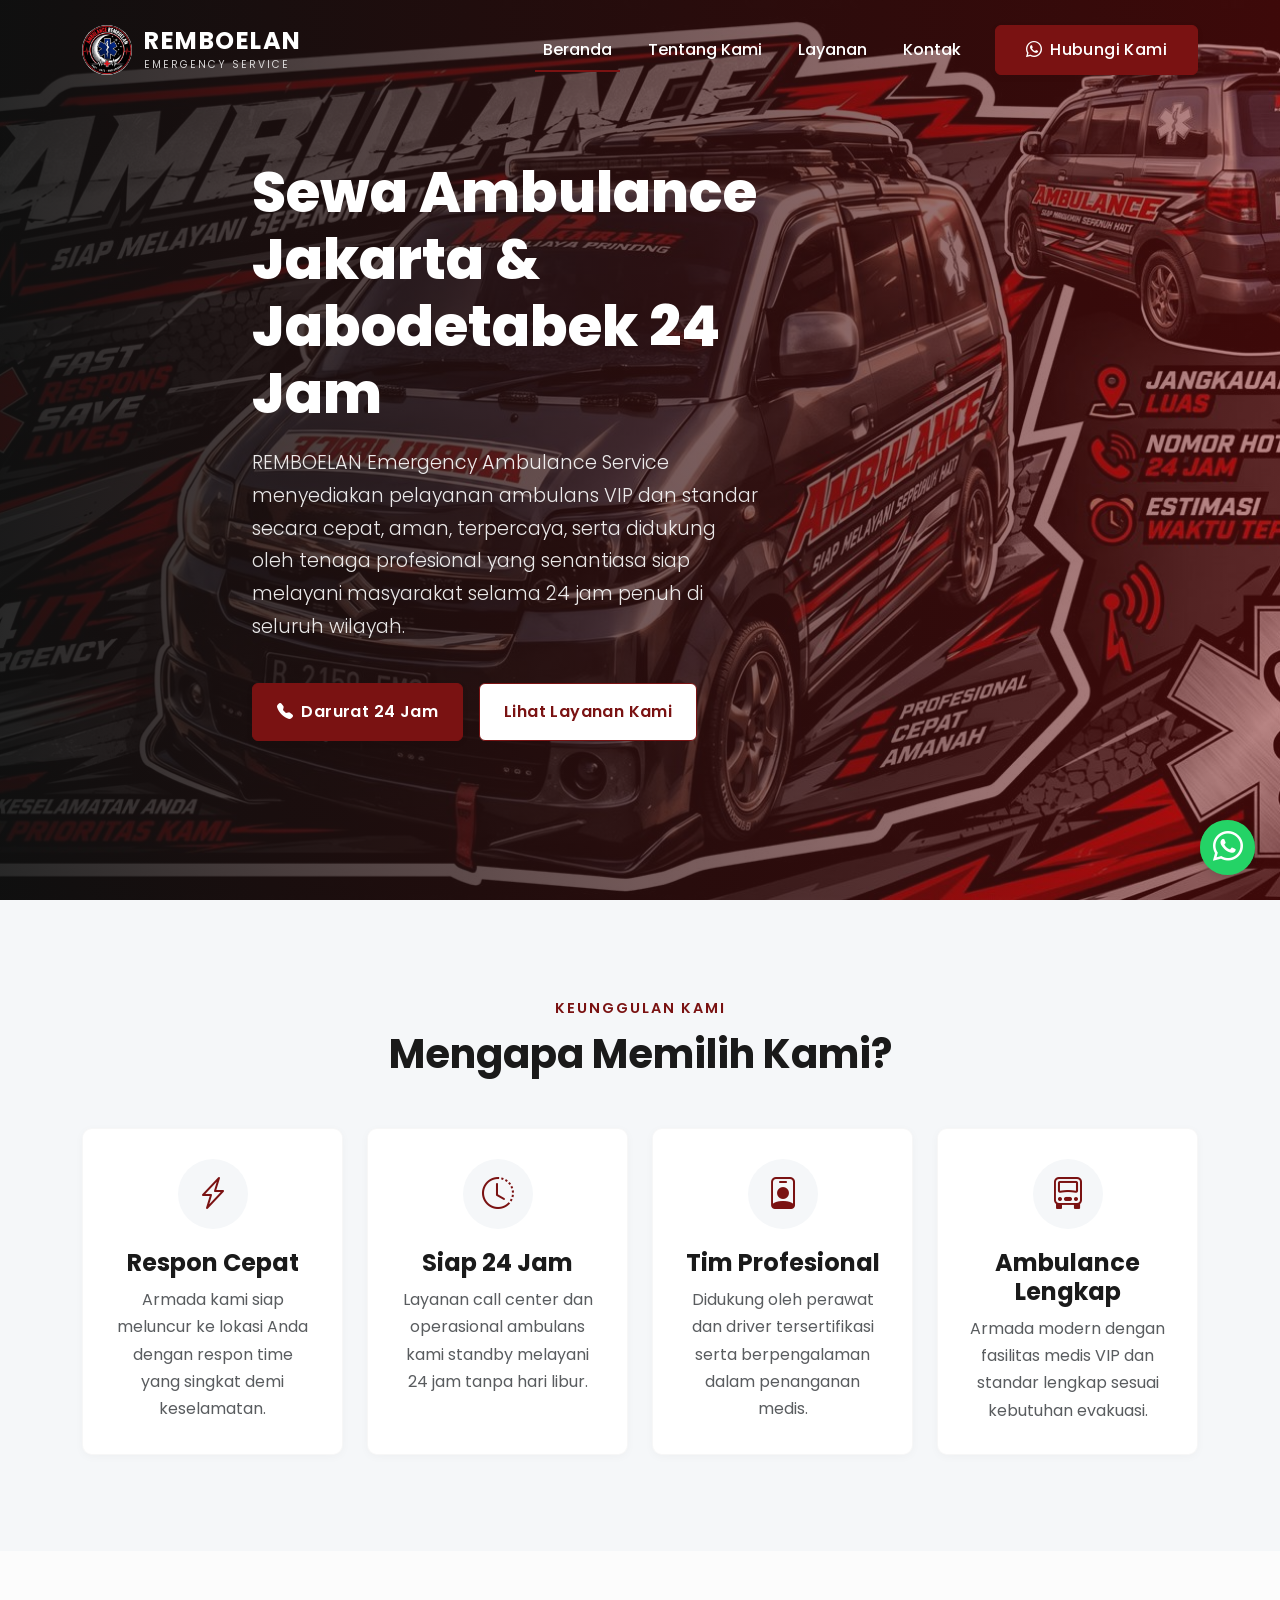
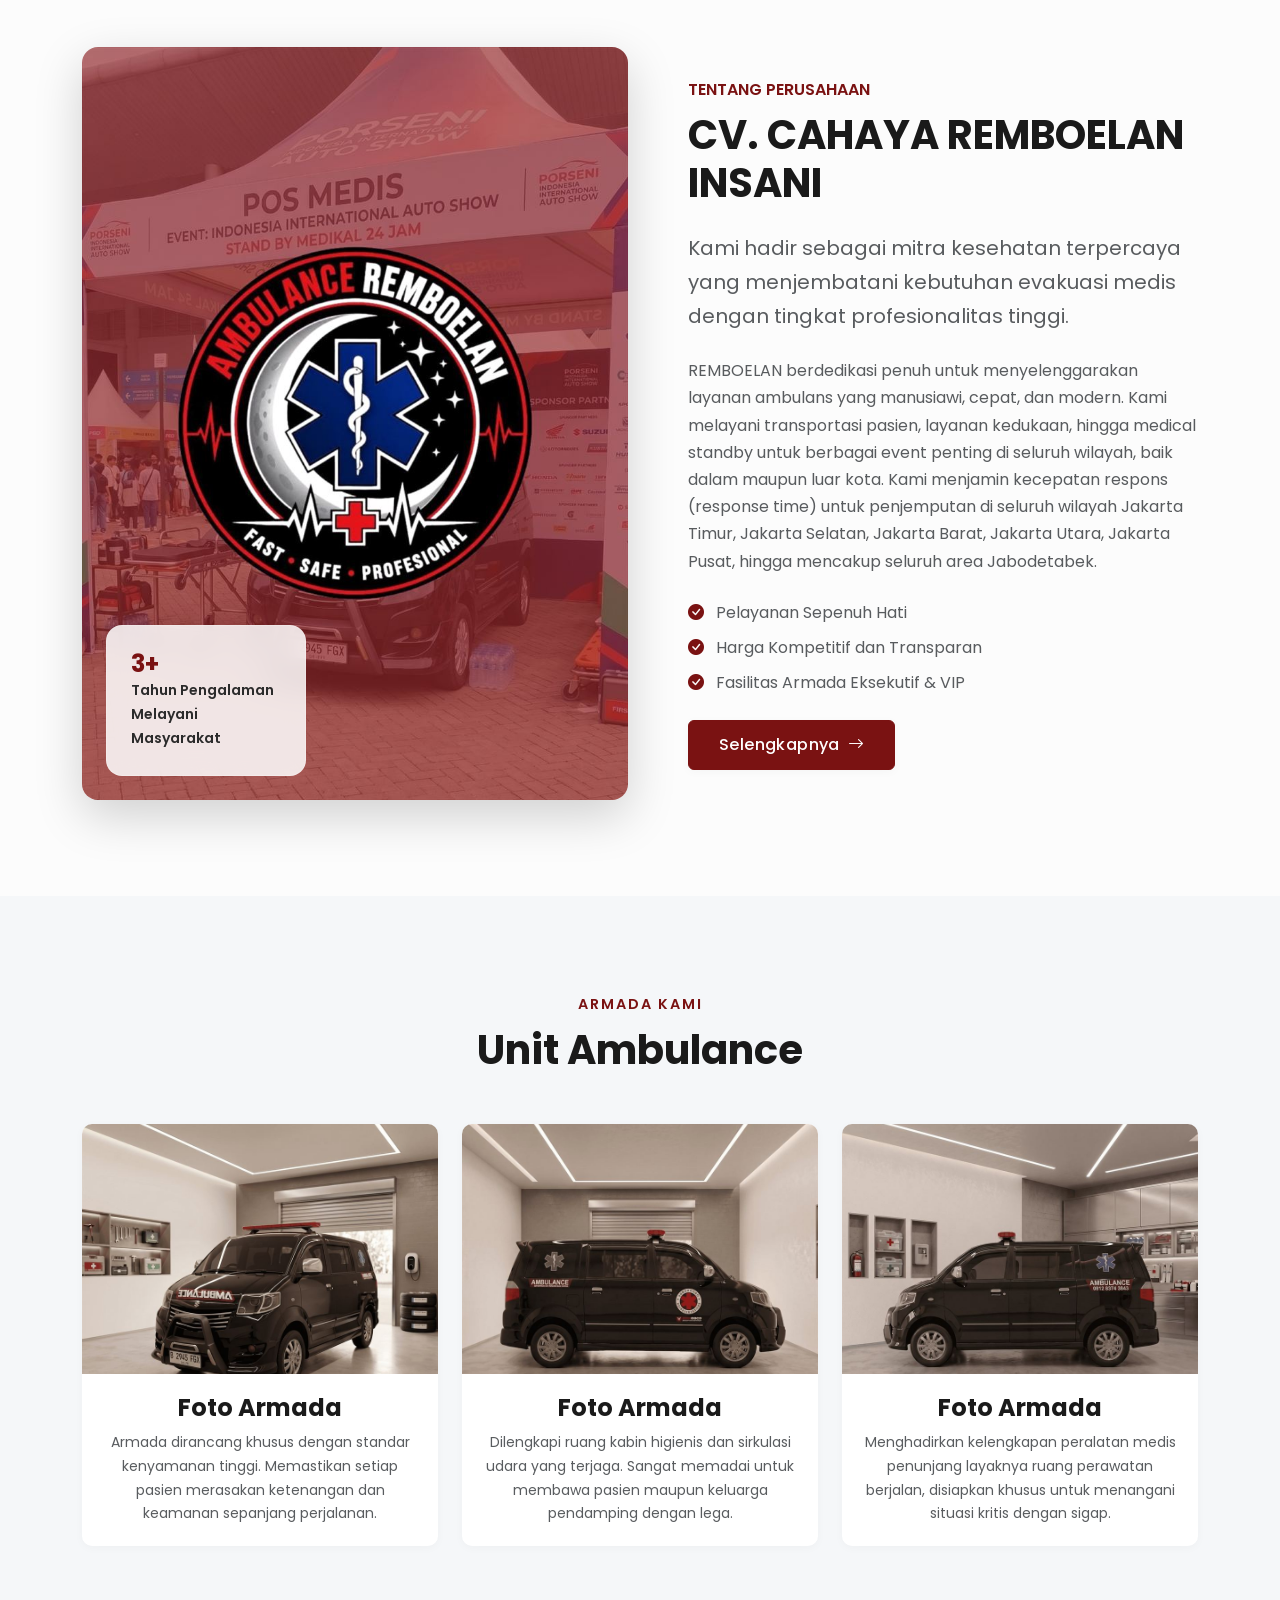
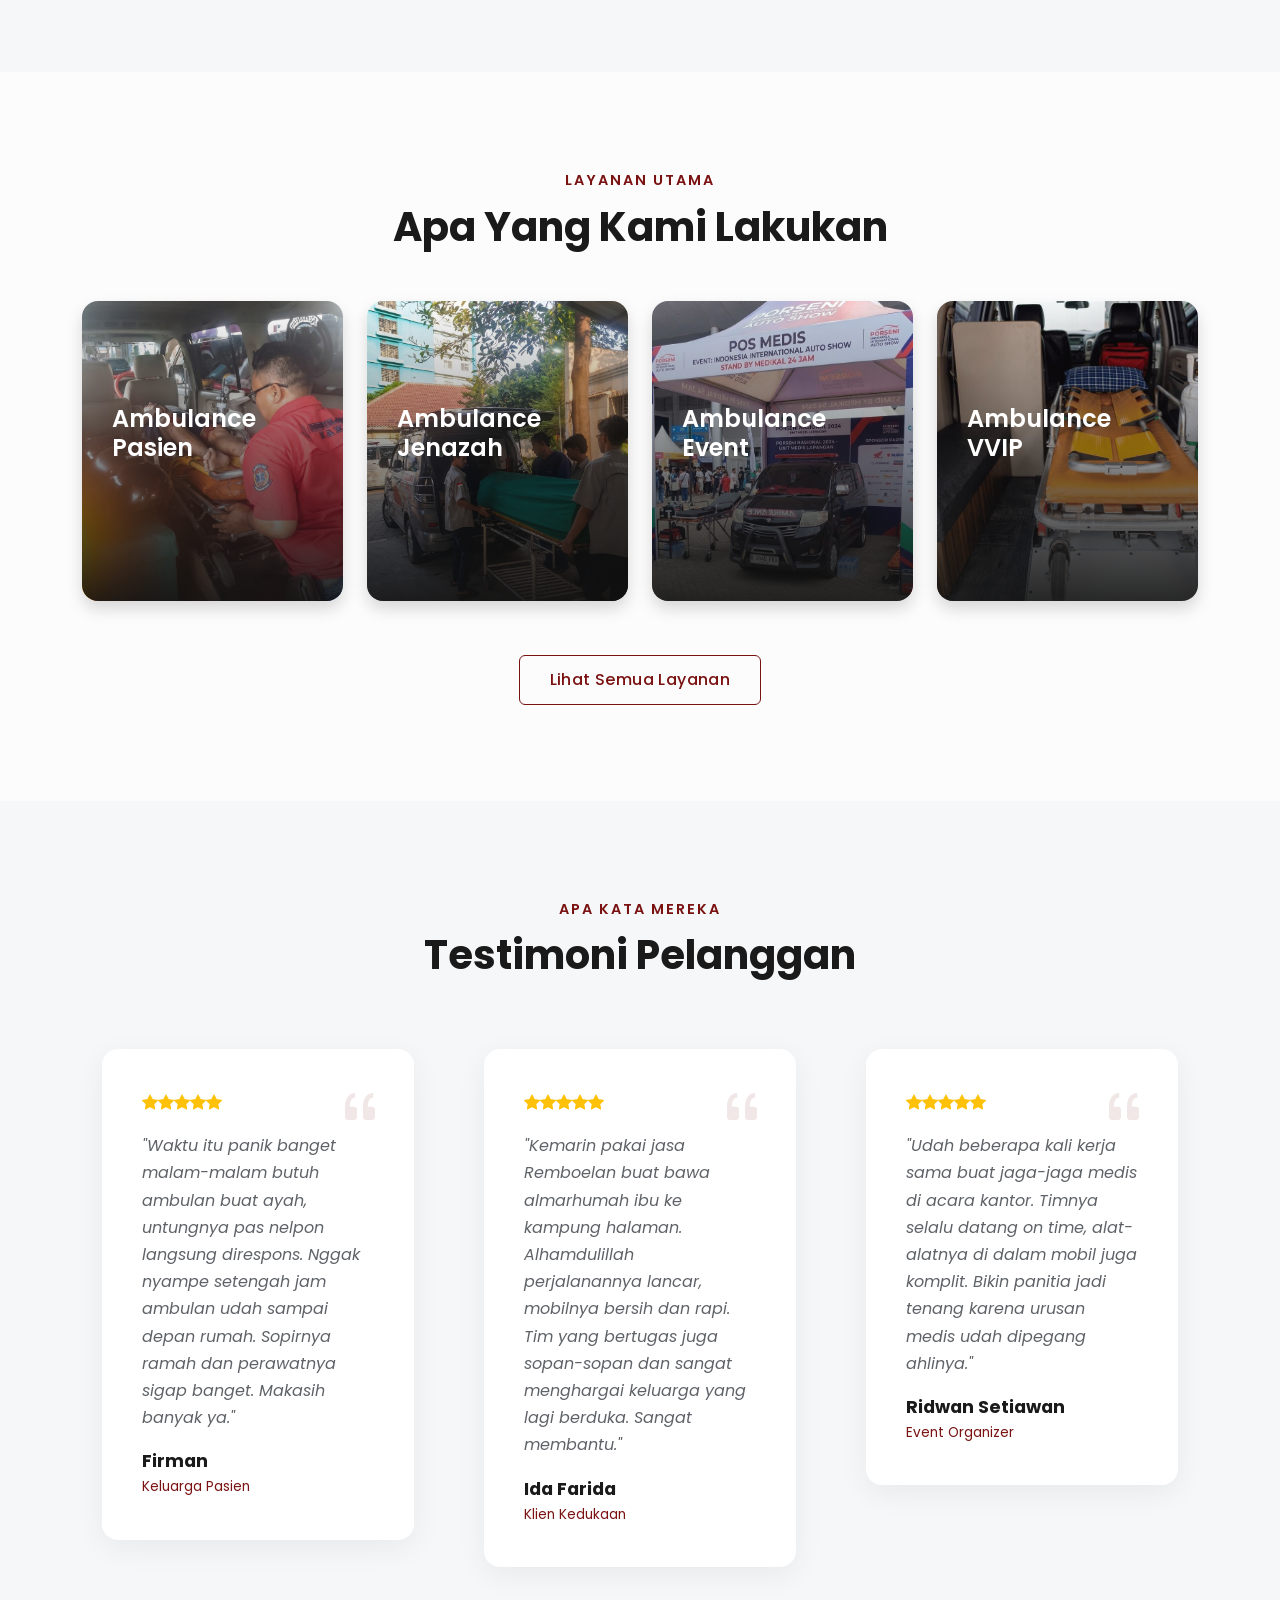
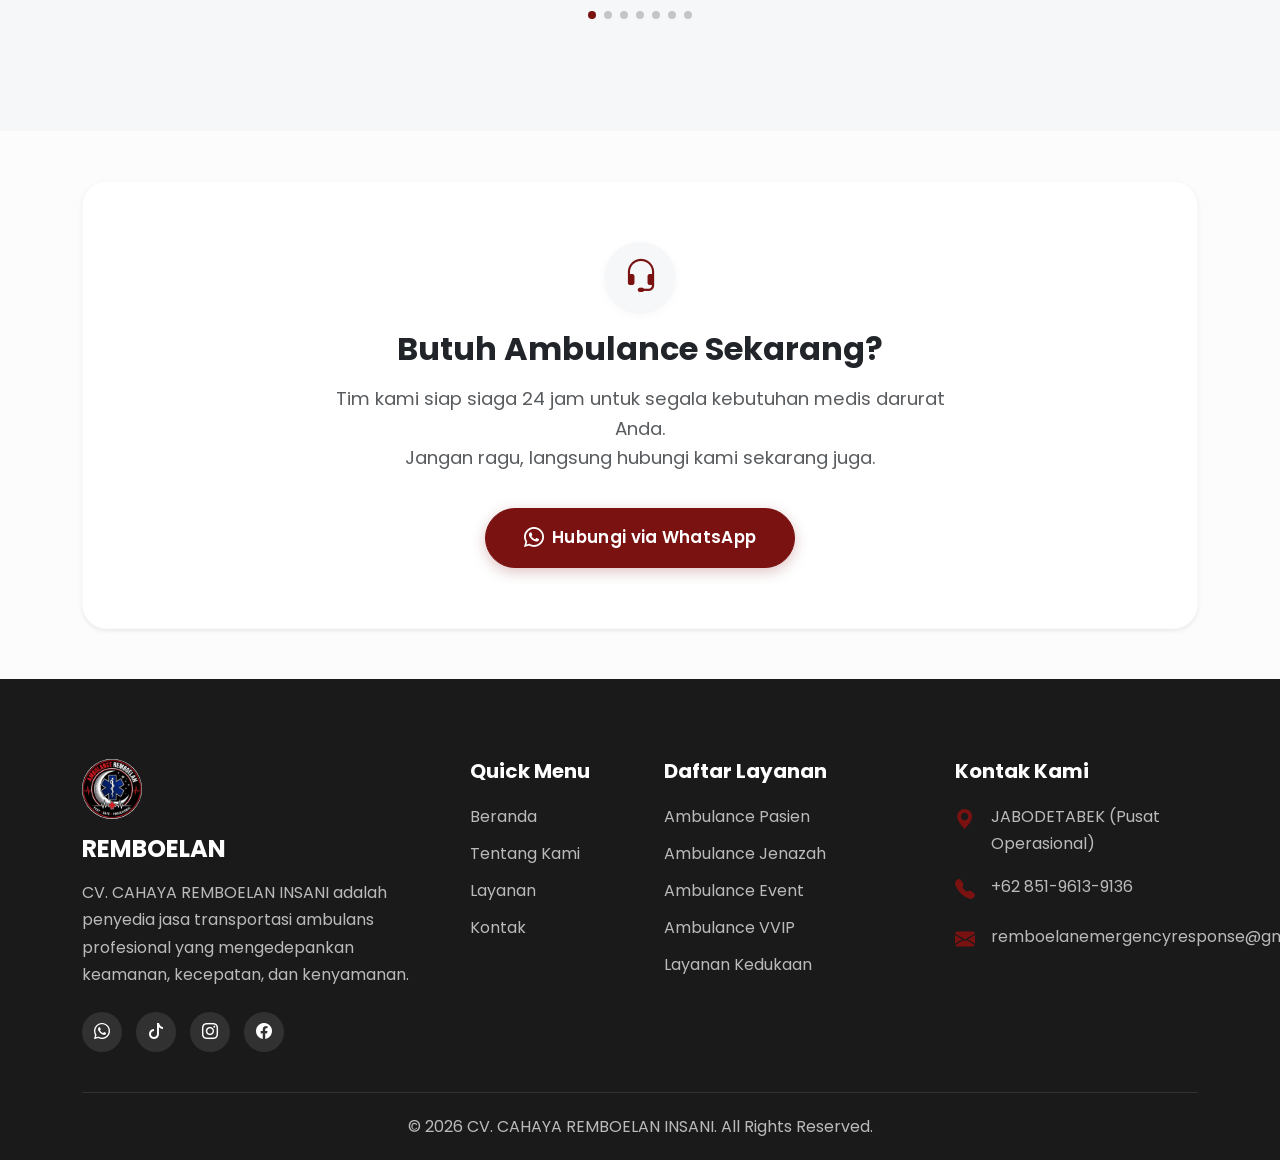
==== commit 31dc5691: "UI/UX: Optimasi tata letak mobile, proporsi card, button touch target, dan tipografi responsif" ====
--- a/index.html
+++ b/index.html
@@ -133,11 +133,10 @@
                     <p class="hero-subtitle">REMBOELAN Emergency Ambulance Service menyediakan pelayanan ambulans VIP dan standar secara cepat, aman,
                         terpercaya, serta didukung oleh tenaga profesional yang senantiasa siap melayani masyarakat
                         selama 24 jam penuh di seluruh wilayah.</p>
-                    <div class="d-flex flex-column flex-md-row gap-3 justify-content-center justify-content-lg-start">
+                    <div class="d-flex flex-column flex-sm-row gap-2 gap-sm-3 justify-content-center justify-content-lg-start">
                         <a href="https://wa.me/6285196139136" target="_blank" rel="noopener noreferrer"
-                            class="btn btn-primary-custom px-4 py-3"><i class="bi bi-telephone-fill me-2"></i> Darurat
-                            24 Jam</a>
-                        <a href="layanan.html" class="btn btn-outline-custom bg-white px-4 py-3">Lihat Layanan Kami</a>
+                            class="btn btn-primary-custom px-4 py-2.5 py-sm-3 fw-semibold text-nowrap"><i class="bi bi-telephone-fill me-2"></i> Darurat 24 Jam</a>
+                        <a href="layanan.html" class="btn btn-outline-custom bg-white px-4 py-2.5 py-sm-3 fw-semibold text-nowrap">Lihat Layanan Kami</a>
                     </div>
                 </div>
             </div>
@@ -460,16 +459,16 @@
     </section>
 
     <!-- CTA Section -->
-    <section class="container mb-5" data-aos="zoom-in">
-        <div class="cta-section bg-white text-center shadow-lg border border-light" style="border-radius: 24px; padding: 60px 40px; margin-top: 40px;">
-            <div class="d-inline-block mb-3 p-3 bg-light rounded-circle shadow-sm">
-                <i class="bi bi-headset fs-1 text-primary-custom"></i>
-            </div>
-            <h2 class="fw-bold mb-3 text-dark">Butuh Ambulance Sekarang?</h2>
-            <p class="fs-5 mb-5 text-muted">Tim kami siap siaga 24 jam untuk segala kebutuhan medis darurat Anda. <br>Jangan ragu, langsung hubungi kami sekarang juga.</p>
+    <section class="container mb-4 mb-md-5" id="cta-section" data-aos="zoom-in">
+        <div class="cta-section bg-white text-center shadow-sm border border-light">
+            <div class="cta-icon-wrapper mb-3">
+                <i class="bi bi-headset"></i>
+            </div>
+            <h2 class="cta-title fw-bold text-dark">Butuh Ambulance Sekarang?</h2>
+            <p class="cta-desc text-muted">Tim kami siap siaga 24 jam untuk segala kebutuhan medis darurat Anda.<br class="d-none d-md-inline"> Jangan ragu, langsung hubungi kami sekarang juga.</p>
             <a href="https://wa.me/6285196139136" target="_blank" rel="noopener noreferrer"
-                class="btn btn-primary-custom btn-lg rounded-pill px-5 py-3 fw-bold">
-                <i class="bi bi-whatsapp me-2 fs-5"></i> Hubungi via WhatsApp
+                class="btn btn-primary-custom btn-cta-main">
+                <i class="bi bi-whatsapp me-2 fs-5"></i> <span class="text-nowrap">Hubungi via WhatsApp</span>
             </a>
         </div>
     </section>
--- a/assets/css/style.css
+++ b/assets/css/style.css
@@ -17,6 +17,11 @@
   --transition: all 0.3s cubic-bezier(0.25, 0.8, 0.25, 1);
 }
 
+html, body {
+  overflow-x: hidden;
+  max-width: 100%;
+}
+
 body {
   font-family: 'Poppins', sans-serif;
   color: var(--text-color);
@@ -49,14 +54,19 @@
 }
 
 .btn-primary-custom {
+  display: inline-flex;
+  align-items: center;
+  justify-content: center;
   background: var(--primary-color);
   color: var(--white);
   border: 1px solid var(--primary-color);
   padding: 12px 30px;
-  border-radius: 4px;
+  border-radius: var(--radius-sm);
   font-weight: 500;
-  letter-spacing: 0.5px;
+  letter-spacing: 0.4px;
   box-shadow: var(--shadow-sm);
+  white-space: nowrap;
+  text-decoration: none;
   transition: var(--transition);
 }
 
@@ -68,13 +78,18 @@
 }
 
 .btn-outline-custom {
+  display: inline-flex;
+  align-items: center;
+  justify-content: center;
   background: transparent;
   color: var(--primary-color);
   border: 1px solid var(--primary-color);
   padding: 12px 30px;
-  border-radius: 4px;
+  border-radius: var(--radius-sm);
   font-weight: 500;
-  letter-spacing: 0.5px;
+  letter-spacing: 0.4px;
+  white-space: nowrap;
+  text-decoration: none;
   transition: var(--transition);
 }
 
@@ -274,24 +289,6 @@
   opacity: 0.9;
 }
 
-@media (max-width: 767.98px) {
-  .hero-section {
-    padding-top: 140px;
-    padding-bottom: 80px;
-    height: auto;
-    min-height: 80vh;
-    background-position: 75% center;
-  }
-  .hero-title {
-    font-size: 2.2rem;
-    margin-bottom: 15px;
-  }
-  .hero-subtitle {
-    font-size: 1rem;
-    margin-bottom: 25px;
-  }
-}
-
 /* Feature Cards (Mengapa Memilih Kami) */
 .feature-card {
   background: var(--white);
@@ -481,11 +478,99 @@
 
 /* CTA Section */
 .cta-section {
-  padding: 80px 0;
-  border-radius: var(--radius-lg);
-  margin: 50px 0;
+  padding: 36px 20px;
+  border-radius: 20px;
+  margin: 30px 0;
   position: relative;
   overflow: hidden;
+  background: var(--white);
+}
+
+@media (min-width: 768px) {
+  .cta-section {
+    padding: 60px 40px;
+    border-radius: 24px;
+    margin: 50px 0;
+  }
+}
+
+.cta-icon-wrapper {
+  display: inline-flex;
+  align-items: center;
+  justify-content: center;
+  width: 60px;
+  height: 60px;
+  border-radius: 50%;
+  background: var(--bg-light);
+  box-shadow: var(--shadow-sm);
+  font-size: 1.85rem;
+  color: var(--primary-color);
+}
+
+@media (min-width: 768px) {
+  .cta-icon-wrapper {
+    width: 72px;
+    height: 72px;
+    font-size: 2.2rem;
+  }
+}
+
+.cta-title {
+  font-size: 1.45rem;
+  margin-bottom: 12px;
+  color: var(--secondary-color);
+}
+
+@media (min-width: 768px) {
+  .cta-title {
+    font-size: 2rem;
+    margin-bottom: 16px;
+  }
+}
+
+.cta-desc {
+  font-size: 0.92rem;
+  line-height: 1.6;
+  margin-bottom: 24px;
+  max-width: 620px;
+  margin-left: auto;
+  margin-right: auto;
+  color: var(--text-light);
+}
+
+@media (min-width: 768px) {
+  .cta-desc {
+    font-size: 1.15rem;
+    margin-bottom: 35px;
+  }
+}
+
+.btn-cta-main {
+  display: inline-flex;
+  align-items: center;
+  justify-content: center;
+  padding: 12px 28px;
+  border-radius: 50px;
+  font-size: 0.95rem;
+  font-weight: 600;
+  letter-spacing: 0.3px;
+  white-space: nowrap;
+  min-height: 48px;
+  box-shadow: 0 4px 14px rgba(122, 18, 18, 0.25);
+  transition: var(--transition);
+}
+
+.btn-cta-main:hover {
+  transform: translateY(-2px);
+  box-shadow: 0 6px 20px rgba(122, 18, 18, 0.35);
+}
+
+@media (min-width: 768px) {
+  .btn-cta-main {
+    padding: 14px 38px;
+    font-size: 1.05rem;
+    min-height: 52px;
+  }
 }
 
 /* Timeline */
@@ -745,3 +830,338 @@
   border-radius: var(--radius-md);
   box-shadow: var(--shadow-sm);
 }
+
+/* Service List Cards (layanan.html) */
+.service-list-card {
+  background: var(--white);
+  border-radius: var(--radius-md);
+  overflow: hidden;
+  box-shadow: var(--shadow-sm);
+  transition: var(--transition);
+  height: 100%;
+  display: flex;
+  flex-direction: column;
+  border: 1px solid rgba(0, 0, 0, 0.04);
+}
+
+.service-list-card:hover {
+  transform: translateY(-8px);
+  box-shadow: var(--shadow-md);
+}
+
+.service-list-img {
+  height: 220px;
+  overflow: hidden;
+  position: relative;
+}
+
+.service-list-img img {
+  width: 100%;
+  height: 100%;
+  object-fit: cover;
+  transition: transform 0.5s ease;
+}
+
+.service-list-card:hover .service-list-img img {
+  transform: scale(1.06);
+}
+
+.service-list-content {
+  padding: 24px;
+  flex-grow: 1;
+  display: flex;
+  flex-direction: column;
+}
+
+.service-list-title {
+  font-size: 1.25rem;
+  font-weight: 700;
+  margin-bottom: 12px;
+  color: var(--secondary-color);
+}
+
+.service-list-desc {
+  color: var(--text-light);
+  margin-bottom: 20px;
+  font-size: 0.92rem;
+  line-height: 1.6;
+  flex-grow: 1;
+}
+
+/* ========================================================
+   RESPONSIVE POLISH (Max-Width: 991.98px)
+   ======================================================== */
+@media (max-width: 991.98px) {
+  .navbar-collapse .btn-primary-custom {
+    display: flex;
+    width: 100%;
+    margin-top: 15px;
+    padding: 11px 20px;
+    font-size: 0.92rem;
+  }
+}
+
+/* ========================================================
+   RESPONSIVE MOBILE STYLES (Max-Width: 767.98px)
+   Polished with UI/UX Pro Max and Design Taste principles:
+   - Harmonious vertical rhythm & proportional section padding
+   - Standard 44-48px touch targets for buttons with zero text wrapping
+   - Balanced typography with text-wrap: balance
+   - Proportional mobile cards with always-readable content
+   ======================================================== */
+@media (max-width: 767.98px) {
+  /* Prevent horizontal animation displacement and overflow on mobile */
+  [data-aos] {
+    transform: none !important;
+    opacity: 1 !important;
+    transition-duration: 0.3s !important;
+  }
+
+  /* Section Spacing & Rhythm */
+  .py-4.py-lg-5 {
+    padding-top: 1.85rem !important;
+    padding-bottom: 1.85rem !important;
+  }
+  .my-4.my-lg-5 {
+    margin-top: 1.25rem !important;
+    margin-bottom: 1.25rem !important;
+  }
+
+  /* Typography Hierarchy */
+  .section-title {
+    margin-bottom: 26px;
+  }
+  .section-title span {
+    font-size: 0.78rem;
+    letter-spacing: 1.5px;
+    margin-bottom: 6px;
+  }
+  .section-title h2 {
+    font-size: 1.65rem;
+    line-height: 1.3;
+    text-wrap: balance;
+  }
+
+  .page-header {
+    padding: 105px 0 35px;
+  }
+  .page-title {
+    font-size: 1.75rem;
+    margin-bottom: 6px;
+  }
+  .breadcrumb {
+    font-size: 0.85rem;
+  }
+
+  /* Hero Section Mobile */
+  .hero-section {
+    padding-top: 125px;
+    padding-bottom: 60px;
+    height: auto;
+    min-height: 85vh;
+    background-position: 72% center;
+  }
+  .hero-overlay {
+    background: linear-gradient(180deg, rgba(17, 17, 17, 0.94) 0%, rgba(17, 17, 17, 0.85) 60%, rgba(122, 18, 18, 0.7) 100%);
+  }
+  .hero-title {
+    font-size: 1.85rem;
+    line-height: 1.28;
+    margin-bottom: 14px;
+    text-wrap: balance;
+    color: var(--white);
+    text-shadow: 0 2px 10px rgba(0, 0, 0, 0.5);
+  }
+  .hero-subtitle {
+    font-size: 0.92rem;
+    line-height: 1.6;
+    margin-bottom: 24px;
+    opacity: 0.95;
+    color: rgba(255, 255, 255, 0.92);
+  }
+
+  .fs-5 {
+    font-size: 1rem !important;
+  }
+
+  /* Buttons - Touch Target & Single Line */
+  .btn-primary-custom,
+  .btn-outline-custom {
+    padding: 11px 20px;
+    font-size: 0.9rem;
+    min-height: 46px;
+    white-space: nowrap;
+  }
+
+  /* Feature Cards */
+  .feature-card {
+    padding: 20px 18px;
+    border-radius: var(--radius-md);
+    border: 1px solid rgba(0, 0, 0, 0.05);
+  }
+  .feature-icon {
+    width: 52px;
+    height: 52px;
+    font-size: 1.45rem;
+    margin-bottom: 14px;
+  }
+  .feature-card h4 {
+    font-size: 1.12rem;
+    margin-bottom: 8px;
+  }
+  .feature-card p {
+    font-size: 0.88rem;
+    line-height: 1.55;
+  }
+
+  /* Unit Ambulance Cards */
+  .unit-card {
+    margin-bottom: 18px;
+    border-radius: var(--radius-md);
+  }
+  .unit-img-wrapper {
+    height: 195px;
+  }
+  .unit-content {
+    padding: 16px 14px;
+  }
+  .unit-content h4 {
+    font-size: 1.1rem;
+    margin-bottom: 6px;
+  }
+  .unit-content p {
+    font-size: 0.85rem;
+    line-height: 1.5;
+  }
+
+  /* Services Preview Cards (index.html) */
+  .service-card {
+    height: 220px;
+    margin-bottom: 16px;
+    border-radius: var(--radius-md);
+  }
+  .service-overlay {
+    padding: 18px 16px;
+    background: linear-gradient(to top, rgba(17, 17, 17, 0.95) 0%, rgba(17, 17, 17, 0.45) 60%, rgba(0, 0, 0, 0.05) 100%);
+  }
+  .service-card h4 {
+    font-size: 1.15rem;
+    margin-bottom: 4px;
+  }
+  /* Always reveal text on touch screens without hover */
+  .service-card p {
+    opacity: 1 !important;
+    transform: none !important;
+    font-size: 0.82rem;
+    line-height: 1.4;
+    color: rgba(255, 255, 255, 0.88);
+  }
+
+  /* Service List Cards (layanan.html) */
+  .service-list-card {
+    margin-bottom: 16px;
+    border-radius: var(--radius-md);
+  }
+  .service-list-img {
+    height: 180px;
+  }
+  .service-list-content {
+    padding: 18px 16px;
+  }
+  .service-list-title {
+    font-size: 1.15rem;
+    margin-bottom: 8px;
+  }
+  .service-list-desc {
+    font-size: 0.88rem;
+    line-height: 1.55;
+    margin-bottom: 16px;
+  }
+  .service-list-content .btn {
+    min-height: 44px;
+    font-size: 0.88rem;
+    padding: 10px 16px;
+  }
+
+  /* Testimonial Cards */
+  .testimonial-card {
+    padding: 22px 18px;
+    margin: 10px 4px;
+    border-radius: var(--radius-md);
+  }
+  .quote-icon {
+    font-size: 2rem;
+    top: 14px;
+    right: 16px;
+  }
+  .testimonial-text {
+    font-size: 0.88rem;
+    line-height: 1.6;
+    margin-bottom: 14px;
+  }
+  .client-info h5 {
+    font-size: 0.98rem;
+  }
+  .client-info span {
+    font-size: 0.8rem;
+  }
+
+  /* Contact Info & Form (kontak.html) */
+  .contact-info-box {
+    margin-bottom: 18px;
+  }
+  .contact-info-icon {
+    width: 44px;
+    height: 44px;
+    font-size: 1.25rem;
+    margin-right: 14px;
+  }
+  .contact-info-content h5 {
+    font-size: 1rem;
+    margin-bottom: 2px;
+  }
+  .contact-info-content p {
+    font-size: 0.88rem;
+    word-break: break-word;
+  }
+  .contact-info-content a {
+    word-break: break-word;
+  }
+  .contact-form .form-control {
+    padding: 10px 14px;
+    font-size: 0.92rem;
+    margin-bottom: 14px;
+  }
+  .map-container iframe {
+    height: 260px;
+  }
+
+  /* Floating WA & Back to Top */
+  .floating-wa {
+    bottom: 20px;
+    right: 20px;
+    width: 50px;
+    height: 50px;
+    font-size: 26px;
+  }
+  #back-to-top {
+    bottom: 80px;
+    right: 20px;
+    width: 34px;
+    height: 34px;
+    font-size: 0.9rem;
+  }
+
+  /* Footer Mobile */
+  .footer {
+    padding: 45px 0 20px;
+  }
+  .footer h5, .footer h4 {
+    margin-bottom: 12px;
+    font-size: 1.1rem;
+  }
+  .footer-links li {
+    margin-bottom: 8px;
+    font-size: 0.88rem;
+  }
+}
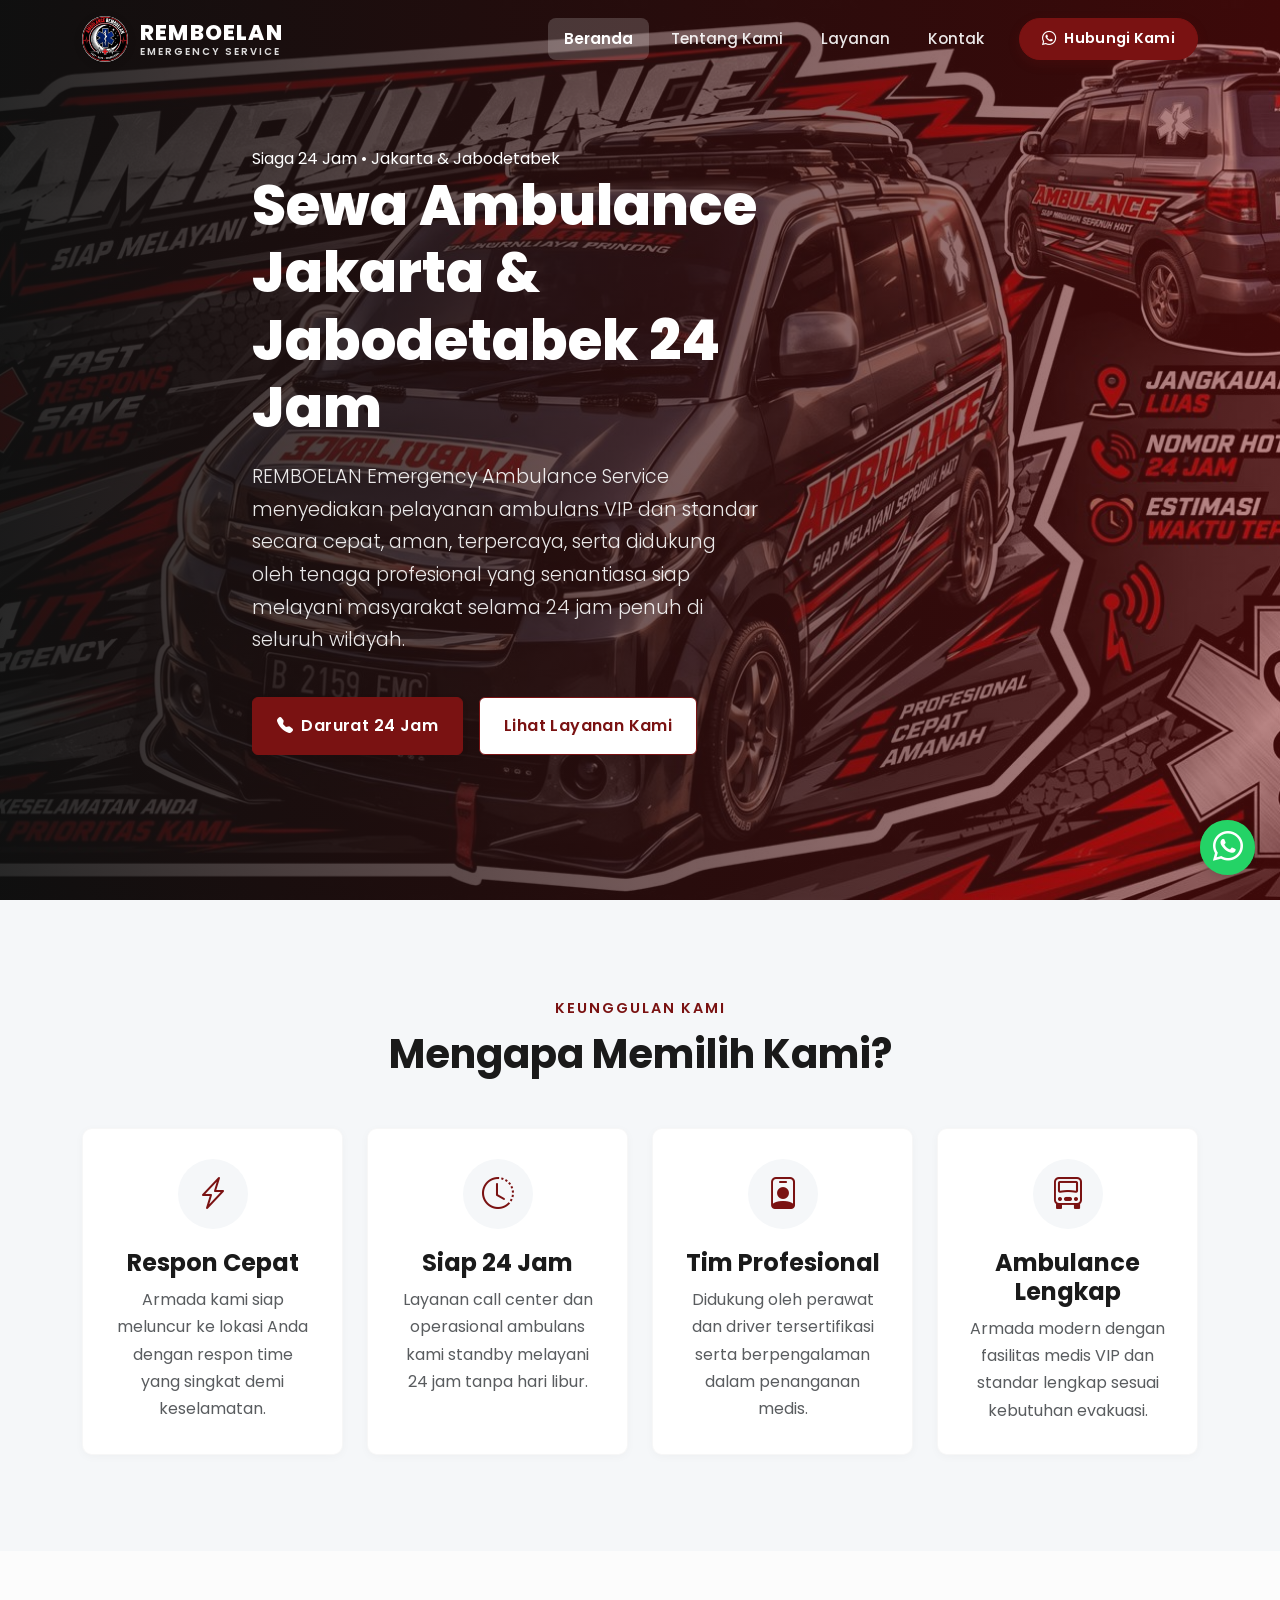
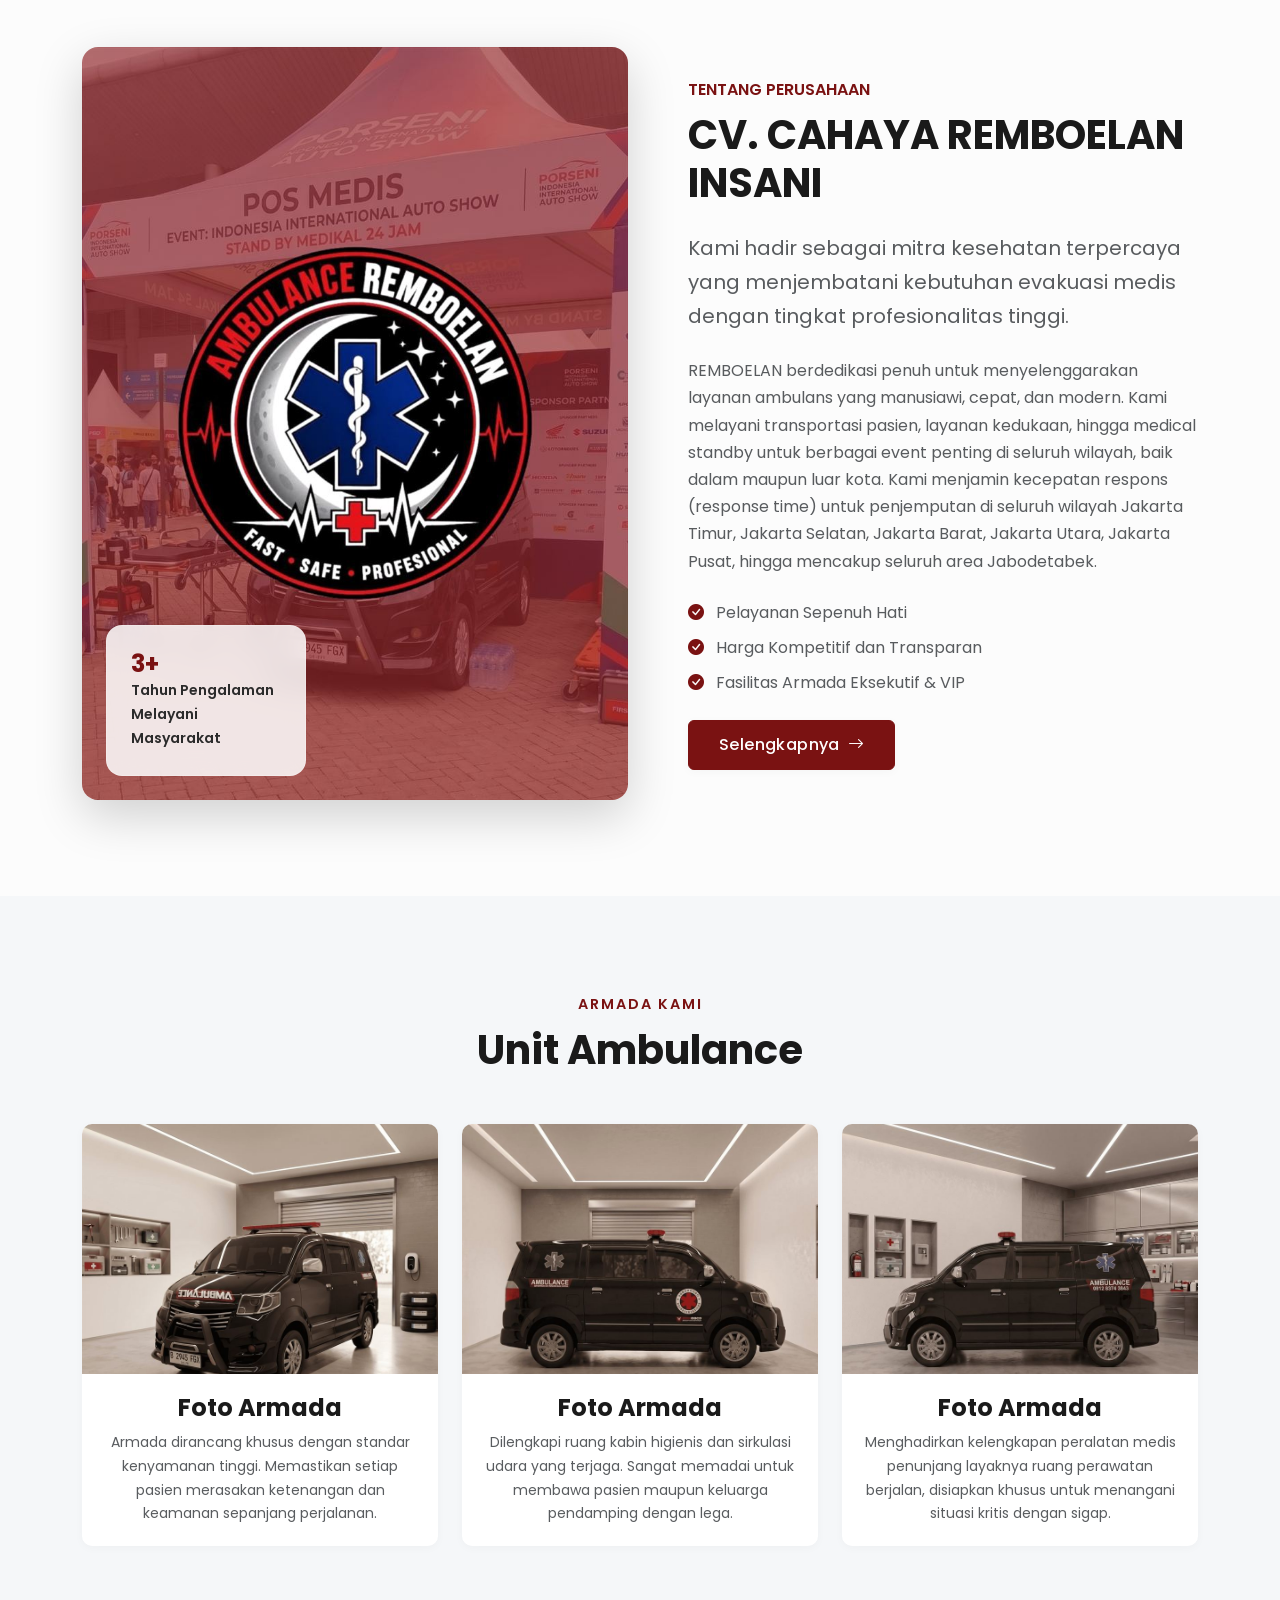
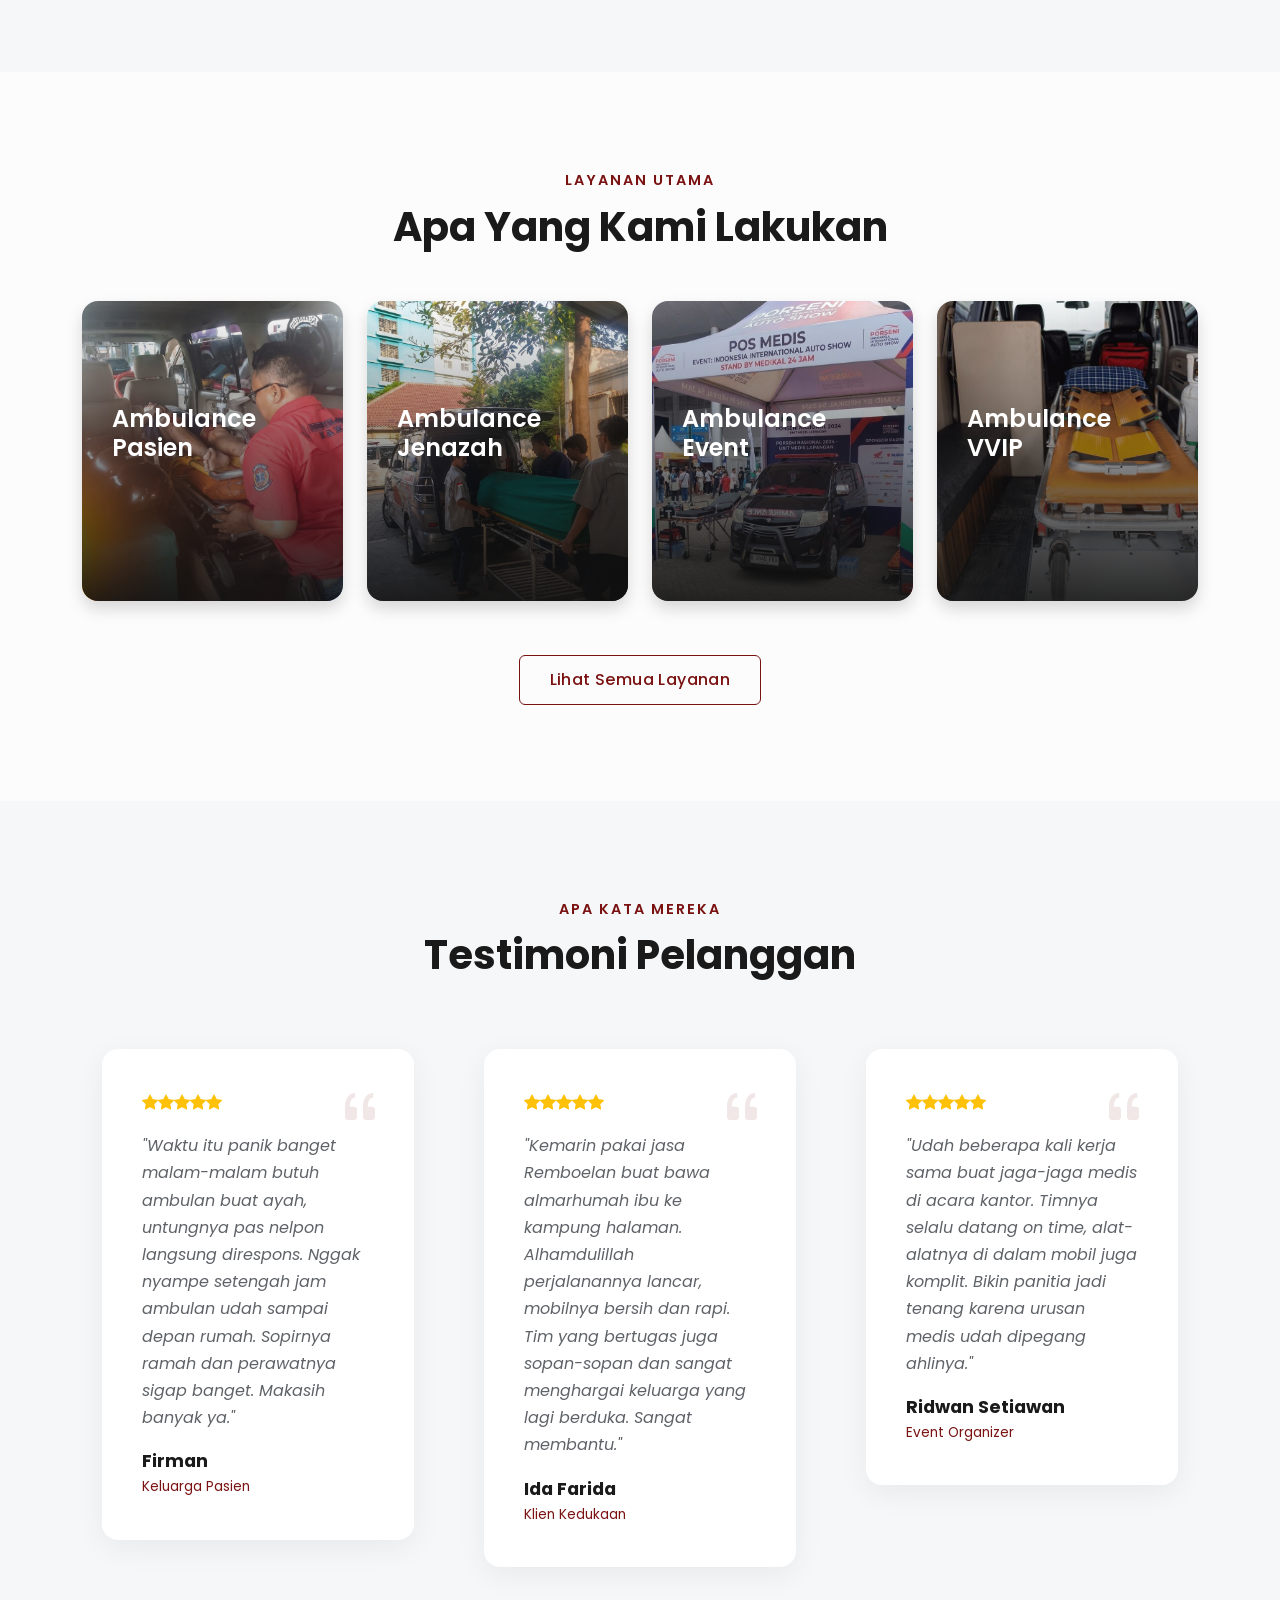
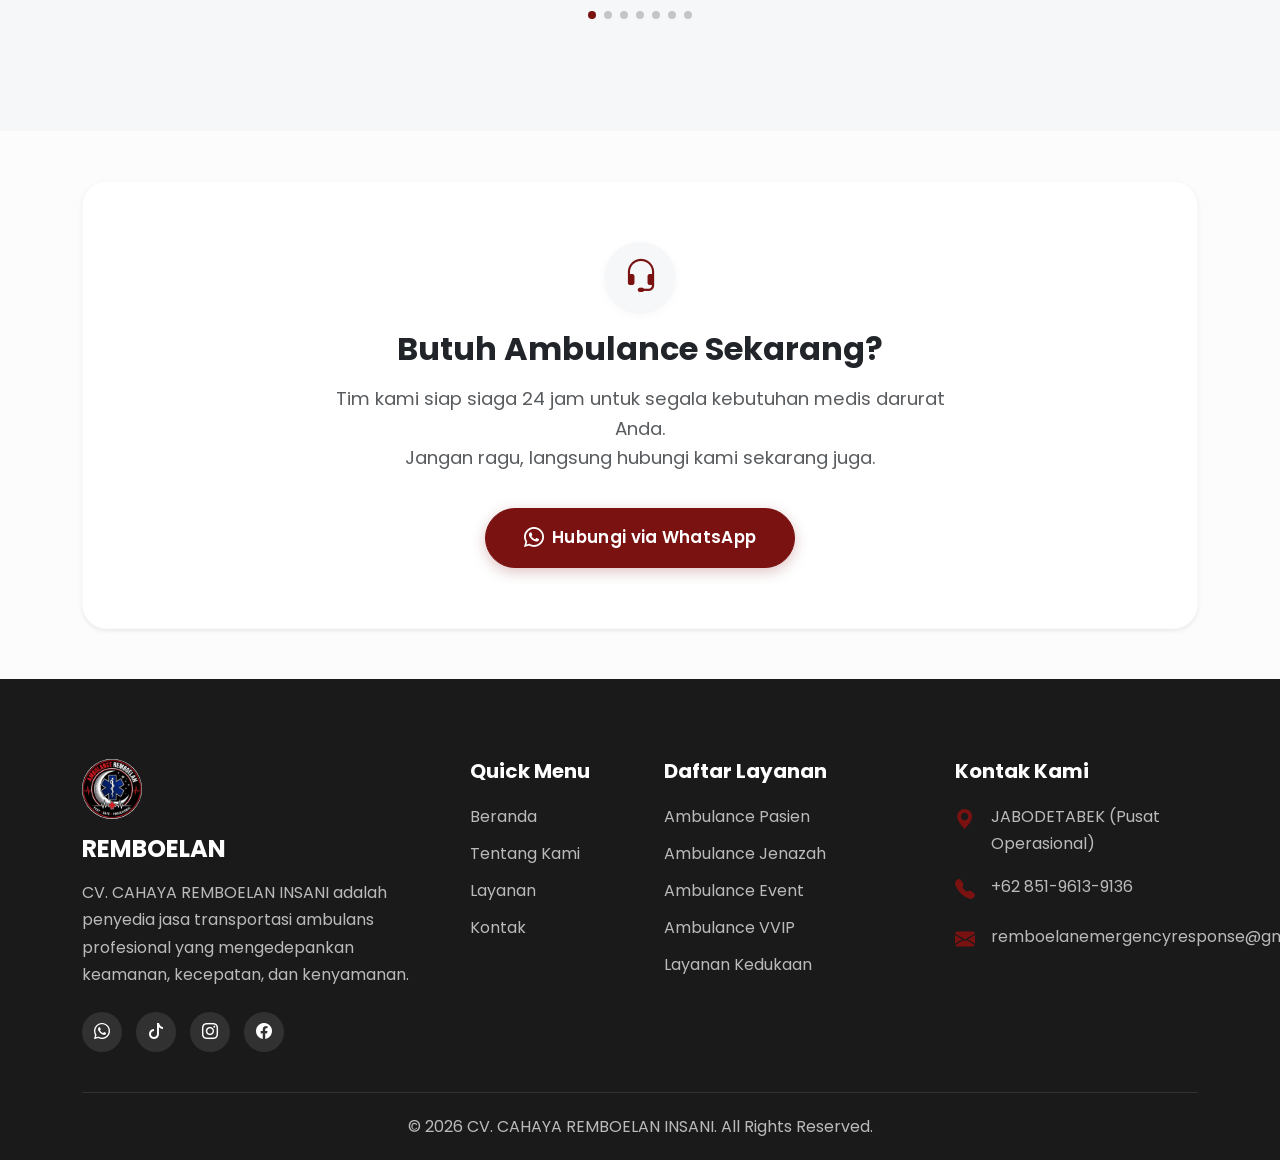
==== commit d528b5ae: "UI/UX: Modernisasi dan standardisasi navigasi bar (frosted glass, brand hierarchy, mobile drawer, da" ====
--- a/index.html
+++ b/index.html
@@ -7,19 +7,21 @@
     <!-- Google tag (gtag.js) -->
     <script async src="https://www.googletagmanager.com/gtag/js?id=AW-18360605673"></script>
     <script>
-      window.dataLayer = window.dataLayer || [];
-      function gtag(){dataLayer.push(arguments);}
-      gtag('js', new Date());
-
-      gtag('config', 'AW-18360605673');
+        window.dataLayer = window.dataLayer || [];
+        function gtag() { dataLayer.push(arguments); }
+        gtag('js', new Date());
+
+        gtag('config', 'AW-18360605673');
     </script>
     <title>Sewa Ambulance Jakarta & Jabodetabek 24 Jam | REMBOELAN</title>
-    <meta name="description" content="Butuh sewa ambulance darurat? REMBOELAN melayani sewa ambulance 24 jam untuk evakuasi pasien, VIP, dan jenazah di Jakarta (Pusat, Timur, Barat, Selatan, Utara) dan Jabodetabek.">
+    <meta name="description"
+        content="Butuh sewa ambulance darurat? REMBOELAN melayani sewa ambulance 24 jam untuk evakuasi pasien, VIP, dan jenazah di Jakarta (Pusat, Timur, Barat, Selatan, Utara) dan Jabodetabek.">
     <meta name="author" content="CV. CAHAYA REMBOELAN INSANI">
     <meta name="robots" content="index, follow">
     <link rel="canonical" href="https://remboelanemergencyresponse.com/">
     <meta property="og:title" content="REMBOELAN Emergency Response | Sewa Ambulance 24 Jam Jabodetabek">
-    <meta property="og:description" content="REMBOELAN Emergency Response melayani sewa ambulance 24 jam, ambulance pasien, jenazah, event, VVIP & cargo jenazah di wilayah Jabodetabek.">
+    <meta property="og:description"
+        content="REMBOELAN Emergency Response melayani sewa ambulance 24 jam, ambulance pasien, jenazah, event, VVIP & cargo jenazah di wilayah Jabodetabek.">
     <meta property="og:type" content="website">
     <meta property="og:url" content="https://remboelanemergencyresponse.com/">
     <meta property="og:image" content="https://remboelanemergencyresponse.com/assets/img/logo.jpg">
@@ -60,11 +62,12 @@
       ]
     }
     </script>
-        <!-- Google Fonts Preconnect & Display Swap -->
+    <!-- Google Fonts Preconnect & Display Swap -->
     <link rel="preconnect" href="https://fonts.googleapis.com">
     <link rel="preconnect" href="https://fonts.gstatic.com" crossorigin>
-    <link href="https://fonts.googleapis.com/css2?family=Poppins:wght@300;400;500;600;700;800&display=swap" rel="stylesheet">
-        <link rel="preload" as="image" href="assets/img/hero.jpg" fetchpriority="high">
+    <link href="https://fonts.googleapis.com/css2?family=Poppins:wght@300;400;500;600;700;800&display=swap"
+        rel="stylesheet">
+    <link rel="preload" as="image" href="assets/img/hero.jpg" fetchpriority="high">
     <!-- Bootstrap CSS -->
     <link href="https://cdn.jsdelivr.net/npm/bootstrap@5.3.2/dist/css/bootstrap.min.css" rel="stylesheet">
     <!-- Bootstrap Icons -->
@@ -86,24 +89,25 @@
     </div>
 
     <!-- Navbar -->
-    <nav class="navbar navbar-expand-lg navbar-dark fixed-top">
+    <nav class="navbar navbar-expand-lg fixed-top" id="mainNavbar">
         <div class="container">
             <a class="navbar-brand d-flex align-items-center" href="index.html">
-                <img src="assets/img/logo.jpg" alt="Logo REMBOELAN Emergency Service - Sewa Ambulance Jakarta" class="rounded-circle me-2" style="width: 50px; height: 50px; object-fit: cover;" width="50" height="50" loading="eager" decoding="async">
+                <img src="assets/img/logo.jpg" alt="Logo REMBOELAN Emergency Service - Sewa Ambulance Jakarta"
+                    class="rounded-circle me-2 brand-logo" width="46" height="46" loading="eager" decoding="async">
                 <div class="ms-1 d-flex flex-column justify-content-center">
-                    <span class="fw-bolder fs-4 brand-title">REMBOELAN</span>
+                    <span class="brand-title">REMBOELAN</span>
                     <span class="brand-subtitle">EMERGENCY SERVICE</span>
                 </div>
             </a>
-            <button class="navbar-toggler" type="button" data-bs-toggle="collapse" data-bs-toggle="collapse"
+            <button class="navbar-toggler" type="button" data-bs-toggle="collapse"
                 data-bs-target="#navbarNav" aria-controls="navbarNav" aria-expanded="false"
                 aria-label="Toggle navigation">
-                <i class="bi bi-list fs-1"></i>
+                <span class="toggler-icon"><i class="bi bi-list"></i></span>
             </button>
             <div class="collapse navbar-collapse" id="navbarNav">
-                <ul class="navbar-nav ms-auto">
+                <ul class="navbar-nav ms-auto align-items-lg-center">
                     <li class="nav-item">
-                        <a class="nav-link active" href="index.html">Beranda</a>
+                        <a class="nav-link active" aria-current="page" href="index.html">Beranda</a>
                     </li>
                     <li class="nav-item">
                         <a class="nav-link" href="tentang.html">Tentang Kami</a>
@@ -115,10 +119,12 @@
                         <a class="nav-link" href="kontak.html">Kontak</a>
                     </li>
                 </ul>
-                <a href="https://wa.me/6285196139136" target="_blank" rel="noopener noreferrer"
-                    class="btn btn-primary-custom ms-lg-3 mt-3 mt-lg-0">
-                    <i class="bi bi-whatsapp me-2"></i> Hubungi Kami
-                </a>
+                <div class="nav-cta-wrapper ms-lg-3 mt-3 mt-lg-0">
+                    <a href="https://wa.me/6285196139136" target="_blank" rel="noopener noreferrer"
+                        class="btn btn-primary-custom btn-nav-cta">
+                        <i class="bi bi-whatsapp me-2"></i> <span>Hubungi Kami</span>
+                    </a>
+                </div>
             </div>
         </div>
     </nav>
@@ -129,8 +135,10 @@
         <div class="container hero-content text-center text-lg-start">
             <div class="row align-items-center">
                 <div class="col-lg-8" data-aos="fade-up" data-aos-duration="1000">
+                    <div class="hero-kicker">Siaga 24 Jam • Jakarta & Jabodetabek</div>
                     <h1 class="hero-title">Sewa Ambulance Jakarta & Jabodetabek 24 Jam</h1>
-                    <p class="hero-subtitle">REMBOELAN Emergency Ambulance Service menyediakan pelayanan ambulans VIP dan standar secara cepat, aman,
+                    <p class="hero-subtitle">REMBOELAN Emergency Ambulance Service menyediakan pelayanan ambulans VIP
+                        dan standar secara cepat, aman,
                         terpercaya, serta didukung oleh tenaga profesional yang senantiasa siap melayani masyarakat
                         selama 24 jam penuh di seluruh wilayah.</p>
                     <div class="d-flex flex-column flex-sm-row gap-2 gap-sm-3 justify-content-center justify-content-lg-start">
@@ -201,7 +209,10 @@
             <div class="row align-items-center">
                 <div class="col-lg-6 mb-5 mb-lg-0" data-aos="fade-right">
                     <div class="position-relative">
-                        <img src="assets/img/newbanner.jpg" alt="Layanan sewa ambulance jakarta 24 jam CV Cahaya Remboelan Insani" class="img-fluid rounded-4 shadow-lg w-100" width="800" height="1103" loading="lazy" decoding="async">
+                        <img src="assets/img/newbanner.jpg"
+                            alt="Layanan sewa ambulance jakarta 24 jam CV Cahaya Remboelan Insani"
+                            class="img-fluid rounded-4 shadow-lg w-100" width="800" height="1103" loading="lazy"
+                            decoding="async">
                         <div class="glass-effect position-absolute bottom-0 start-0 m-2 m-md-4 p-2 p-md-4 rounded-4"
                             style="max-width: 200px;">
                             <h3 class="text-primary-custom mb-0 fw-bold fs-4 fs-md-3">3+</h3>
@@ -218,7 +229,9 @@
                     <p class="text-muted mb-4">REMBOELAN berdedikasi penuh untuk menyelenggarakan layanan ambulans yang
                         manusiawi, cepat, dan modern. Kami melayani transportasi pasien, layanan kedukaan, hingga
                         medical standby untuk berbagai event penting di seluruh wilayah, baik dalam maupun luar kota.
-                        Kami menjamin kecepatan respons (response time) untuk penjemputan di seluruh wilayah Jakarta Timur, Jakarta Selatan, Jakarta Barat, Jakarta Utara, Jakarta Pusat, hingga mencakup seluruh area Jabodetabek.
+                        Kami menjamin kecepatan respons (response time) untuk penjemputan di seluruh wilayah Jakarta
+                        Timur, Jakarta Selatan, Jakarta Barat, Jakarta Utara, Jakarta Pusat, hingga mencakup seluruh
+                        area Jabodetabek.
                     </p>
 
                     <ul class="list-unstyled mb-4 text-muted">
@@ -249,11 +262,14 @@
                 <div class="col-md-4" data-aos="fade-up" data-aos-delay="100">
                     <div class="unit-card">
                         <div class="unit-img-wrapper">
-                            <img src="assets/img/tampakdepanmobil.jpg" alt="Armada mobil sewa ambulance jakarta 24 jam REMBOELAN" width="800" height="932" loading="lazy" decoding="async">
+                            <img src="assets/img/tampakdepanmobil.jpg"
+                                alt="Armada mobil sewa ambulance jakarta 24 jam REMBOELAN" width="800" height="932"
+                                loading="lazy" decoding="async">
                         </div>
                         <div class="unit-content">
                             <h4 class="mb-2 fw-bold">Foto Armada</h4>
-                            <p class="text-muted mb-0 small">Armada dirancang khusus dengan standar kenyamanan tinggi. Memastikan setiap pasien merasakan ketenangan dan keamanan sepanjang perjalanan.</p>
+                            <p class="text-muted mb-0 small">Armada dirancang khusus dengan standar kenyamanan tinggi.
+                                Memastikan setiap pasien merasakan ketenangan dan keamanan sepanjang perjalanan.</p>
                         </div>
                     </div>
                 </div>
@@ -261,11 +277,14 @@
                 <div class="col-md-4" data-aos="fade-up" data-aos-delay="200">
                     <div class="unit-card">
                         <div class="unit-img-wrapper">
-                            <img src="assets/img/tampaksampingkanan.jpg" alt="Armada mobil sewa ambulance jakarta 24 jam REMBOELAN" width="800" height="934" loading="lazy" decoding="async">
+                            <img src="assets/img/tampaksampingkanan.jpg"
+                                alt="Armada mobil sewa ambulance jakarta 24 jam REMBOELAN" width="800" height="934"
+                                loading="lazy" decoding="async">
                         </div>
                         <div class="unit-content">
                             <h4 class="mb-2 fw-bold">Foto Armada</h4>
-                            <p class="text-muted mb-0 small">Dilengkapi ruang kabin higienis dan sirkulasi udara yang terjaga. Sangat memadai untuk membawa pasien maupun keluarga pendamping dengan lega.</p>
+                            <p class="text-muted mb-0 small">Dilengkapi ruang kabin higienis dan sirkulasi udara yang
+                                terjaga. Sangat memadai untuk membawa pasien maupun keluarga pendamping dengan lega.</p>
                         </div>
                     </div>
                 </div>
@@ -273,11 +292,15 @@
                 <div class="col-md-4" data-aos="fade-up" data-aos-delay="300">
                     <div class="unit-card">
                         <div class="unit-img-wrapper">
-                            <img src="assets/img/tampaksampingkiri.jpg" alt="Armada mobil sewa ambulance jakarta 24 jam REMBOELAN" width="800" height="938" loading="lazy" decoding="async">
+                            <img src="assets/img/tampaksampingkiri.jpg"
+                                alt="Armada mobil sewa ambulance jakarta 24 jam REMBOELAN" width="800" height="938"
+                                loading="lazy" decoding="async">
                         </div>
                         <div class="unit-content">
                             <h4 class="mb-2 fw-bold">Foto Armada</h4>
-                            <p class="text-muted mb-0 small">Menghadirkan kelengkapan peralatan medis penunjang layaknya ruang perawatan berjalan, disiapkan khusus untuk menangani situasi kritis dengan sigap.</p>
+                            <p class="text-muted mb-0 small">Menghadirkan kelengkapan peralatan medis penunjang layaknya
+                                ruang perawatan berjalan, disiapkan khusus untuk menangani situasi kritis dengan sigap.
+                            </p>
                         </div>
                     </div>
                 </div>
@@ -295,7 +318,9 @@
             <div class="row">
                 <div class="col-md-6 col-lg-3" data-aos="zoom-in" data-aos-delay="100">
                     <div class="service-card shadow">
-                        <img src="assets/img/ambulancepasien.jpg" alt="Layanan sewa ambulance evakuasi pasien darurat di Jakarta" width="675" height="1200" loading="lazy" decoding="async">
+                        <img src="assets/img/ambulancepasien.jpg"
+                            alt="Layanan sewa ambulance evakuasi pasien darurat di Jakarta" width="675" height="1200"
+                            loading="lazy" decoding="async">
                         <div class="service-overlay">
                             <h4>Ambulance Pasien</h4>
                             <p>Layanan evakuasi medis pasien dalam & luar kota didampingi tim perawat terlatih.</p>
@@ -304,7 +329,9 @@
                 </div>
                 <div class="col-md-6 col-lg-3" data-aos="zoom-in" data-aos-delay="200">
                     <div class="service-card shadow">
-                        <img src="assets/img/jenazahambulanc.jpg?v=2" alt="Sewa ambulance pengantaran jenazah Jakarta dan Jabodetabek" width="765" height="1200" loading="lazy" decoding="async">
+                        <img src="assets/img/jenazahambulanc.jpg?v=2"
+                            alt="Sewa ambulance pengantaran jenazah Jakarta dan Jabodetabek" width="765" height="1200"
+                            loading="lazy" decoding="async">
                         <div class="service-overlay">
                             <h4>Ambulance Jenazah</h4>
                             <p>Pengantaran jenazah ke seluruh Indonesia dengan armada eksklusif dan aman.</p>
@@ -313,7 +340,9 @@
                 </div>
                 <div class="col-md-6 col-lg-3" data-aos="zoom-in" data-aos-delay="300">
                     <div class="service-card shadow">
-                        <img src="assets/img/ambulanceevent.jpg?v=2" alt="Sewa ambulance medis standby untuk event di Jakarta" width="725" height="1000" loading="lazy" decoding="async">
+                        <img src="assets/img/ambulanceevent.jpg?v=2"
+                            alt="Sewa ambulance medis standby untuk event di Jakarta" width="725" height="1000"
+                            loading="lazy" decoding="async">
                         <div class="service-overlay">
                             <h4>Ambulance Event</h4>
                             <p>Medical standby untuk konser, pameran, event olahraga dan acara lainnya.</p>
@@ -322,7 +351,9 @@
                 </div>
                 <div class="col-md-6 col-lg-3" data-aos="zoom-in" data-aos-delay="400">
                     <div class="service-card shadow">
-                        <img src="assets/img/ambulance vvip.jpg" alt="Sewa armada ambulance VVIP Jakarta suspensi nyaman" width="900" height="608" loading="lazy" decoding="async">
+                        <img src="assets/img/ambulance vvip.jpg"
+                            alt="Sewa armada ambulance VVIP Jakarta suspensi nyaman" width="900" height="608"
+                            loading="lazy" decoding="async">
                         <div class="service-overlay">
                             <h4>Ambulance VVIP</h4>
                             <p>Armada premium dengan tingkat kenyamanan terbaik bagi pasien dan keluarga.</p>
@@ -354,7 +385,9 @@
                                     class="bi bi-star-fill"></i><i class="bi bi-star-fill"></i><i
                                     class="bi bi-star-fill"></i>
                             </div>
-                            <p class="testimonial-text">"Waktu itu panik banget malam-malam butuh ambulan buat ayah, untungnya pas nelpon langsung direspons. Nggak nyampe setengah jam ambulan udah sampai depan rumah. Sopirnya ramah dan perawatnya sigap banget. Makasih banyak ya."</p>
+                            <p class="testimonial-text">"Waktu itu panik banget malam-malam butuh ambulan buat ayah,
+                                untungnya pas nelpon langsung direspons. Nggak nyampe setengah jam ambulan udah sampai
+                                depan rumah. Sopirnya ramah dan perawatnya sigap banget. Makasih banyak ya."</p>
                             <div class="client-info">
                                 <h5>Firman</h5>
                                 <span>Keluarga Pasien</span>
@@ -369,7 +402,10 @@
                                     class="bi bi-star-fill"></i><i class="bi bi-star-fill"></i><i
                                     class="bi bi-star-fill"></i>
                             </div>
-                            <p class="testimonial-text">"Kemarin pakai jasa Remboelan buat bawa almarhumah ibu ke kampung halaman. Alhamdulillah perjalanannya lancar, mobilnya bersih dan rapi. Tim yang bertugas juga sopan-sopan dan sangat menghargai keluarga yang lagi berduka. Sangat membantu."
+                            <p class="testimonial-text">"Kemarin pakai jasa Remboelan buat bawa almarhumah ibu ke
+                                kampung halaman. Alhamdulillah perjalanannya lancar, mobilnya bersih dan rapi. Tim yang
+                                bertugas juga sopan-sopan dan sangat menghargai keluarga yang lagi berduka. Sangat
+                                membantu."
                             </p>
                             <div class="client-info">
                                 <h5>Ida Farida</h5>
@@ -385,7 +421,9 @@
                                     class="bi bi-star-fill"></i><i class="bi bi-star-fill"></i><i
                                     class="bi bi-star-fill"></i>
                             </div>
-                            <p class="testimonial-text">"Udah beberapa kali kerja sama buat jaga-jaga medis di acara kantor. Timnya selalu datang on time, alat-alatnya di dalam mobil juga komplit. Bikin panitia jadi tenang karena urusan medis udah dipegang ahlinya."</p>
+                            <p class="testimonial-text">"Udah beberapa kali kerja sama buat jaga-jaga medis di acara
+                                kantor. Timnya selalu datang on time, alat-alatnya di dalam mobil juga komplit. Bikin
+                                panitia jadi tenang karena urusan medis udah dipegang ahlinya."</p>
                             <div class="client-info">
                                 <h5>Ridwan Setiawan</h5>
                                 <span>Event Organizer</span>
@@ -400,7 +438,9 @@
                                     class="bi bi-star-fill"></i><i class="bi bi-star-fill"></i><i
                                     class="bi bi-star-fill"></i>
                             </div>
-                            <p class="testimonial-text">"Sangat bersyukur menemukan layanan dari Remboelan. Pasien butuh rujukan cepat ke luar kota dan tim mereka benar-benar profesional menanganinya di jalan. Fasilitasnya sangat memadai."</p>
+                            <p class="testimonial-text">"Sangat bersyukur menemukan layanan dari Remboelan. Pasien butuh
+                                rujukan cepat ke luar kota dan tim mereka benar-benar profesional menanganinya di jalan.
+                                Fasilitasnya sangat memadai."</p>
                             <div class="client-info">
                                 <h5>Ryandika Kurniawan</h5>
                                 <span>Keluarga Pasien</span>
@@ -415,7 +455,9 @@
                                     class="bi bi-star-fill"></i><i class="bi bi-star-fill"></i><i
                                     class="bi bi-star-fill"></i>
                             </div>
-                            <p class="testimonial-text">"Pelayanan sangat memuaskan dan humanis. Waktu ngantar kakek kontrol rutin selalu tepat waktu dan drivernya sabar banget nungguin sampai selesai. Harga juga sepadan."</p>
+                            <p class="testimonial-text">"Pelayanan sangat memuaskan dan humanis. Waktu ngantar kakek
+                                kontrol rutin selalu tepat waktu dan drivernya sabar banget nungguin sampai selesai.
+                                Harga juga sepadan."</p>
                             <div class="client-info">
                                 <h5>Maesah</h5>
                                 <span>Keluarga Pasien</span>
@@ -430,7 +472,9 @@
                                     class="bi bi-star-fill"></i><i class="bi bi-star-fill"></i><i
                                     class="bi bi-star-fill"></i>
                             </div>
-                            <p class="testimonial-text">"Fasilitas ambulans VIP-nya sangat lengkap, serasa ruang rawat berjalan. Dokter pendamping dan perawatnya benar-benar cekatan dalam memantau kondisi pasien di sepanjang perjalanan."</p>
+                            <p class="testimonial-text">"Fasilitas ambulans VIP-nya sangat lengkap, serasa ruang rawat
+                                berjalan. Dokter pendamping dan perawatnya benar-benar cekatan dalam memantau kondisi
+                                pasien di sepanjang perjalanan."</p>
                             <div class="client-info">
                                 <h5>Dimas Nugraha</h5>
                                 <span>Keluarga Pasien</span>
@@ -445,7 +489,9 @@
                                     class="bi bi-star-fill"></i><i class="bi bi-star-fill"></i><i
                                     class="bi bi-star-fill"></i>
                             </div>
-                            <p class="testimonial-text">"Pelayanan dari awal kontak via telepon sampai proses pemindahan pasien sangat lancar tanpa kendala birokrasi yang ribet. Sangat merekomendasikan layanan ini untuk keadaan darurat."</p>
+                            <p class="testimonial-text">"Pelayanan dari awal kontak via telepon sampai proses pemindahan
+                                pasien sangat lancar tanpa kendala birokrasi yang ribet. Sangat merekomendasikan layanan
+                                ini untuk keadaan darurat."</p>
                             <div class="client-info">
                                 <h5>Ajie Pamungkas</h5>
                                 <span>Keluarga Pasien</span>
@@ -478,15 +524,19 @@
         <div class="container">
             <div class="row g-4 g-lg-5">
                 <div class="col-lg-4 col-md-6">
-                    <img src="assets/img/logo.jpg" alt="Logo REMBOELAN - Sewa Ambulance Jakarta 24 Jam" class="rounded-circle mb-3" style="width:60px; height:60px;" width="60" height="60" loading="lazy" decoding="async">
+                    <img src="assets/img/logo.jpg" alt="Logo REMBOELAN - Sewa Ambulance Jakarta 24 Jam"
+                        class="rounded-circle mb-3" style="width:60px; height:60px;" width="60" height="60"
+                        loading="lazy" decoding="async">
                     <h4 class="text-white fw-bold mb-3">REMBOELAN</h4>
                     <p class="mb-4">CV. CAHAYA REMBOELAN INSANI adalah penyedia jasa transportasi ambulans profesional
                         yang mengedepankan keamanan, kecepatan, dan kenyamanan.</p>
                     <div class="social-icons">
-                        <a href="https://wa.me/6285196139136" target="_blank" rel="noopener noreferrer"><i class="bi bi-whatsapp"></i></a>
-                        <a href="https://www.tiktok.com/@remboelan_emergenc" target="_blank" rel="noopener noreferrer"><i
-                                class="bi bi-tiktok"></i></a>
-                        <a href="https://www.instagram.com/remboelan_emergencyresponse?igsh=dnFxMW1uY243b3Rp" target="_blank" rel="noopener noreferrer"><i class="bi bi-instagram"></i></a>
+                        <a href="https://wa.me/6285196139136" target="_blank" rel="noopener noreferrer"><i
+                                class="bi bi-whatsapp"></i></a>
+                        <a href="https://www.tiktok.com/@remboelan_emergenc" target="_blank"
+                            rel="noopener noreferrer"><i class="bi bi-tiktok"></i></a>
+                        <a href="https://www.instagram.com/remboelan_emergencyresponse?igsh=dnFxMW1uY243b3Rp"
+                            target="_blank" rel="noopener noreferrer"><i class="bi bi-instagram"></i></a>
                         <a href="#"><i class="bi bi-facebook"></i></a>
                     </div>
                 </div>
@@ -537,7 +587,8 @@
     </a>
 
     <!-- Floating WhatsApp -->
-    <a href="https://wa.me/6285196139136" target="_blank" rel="noopener noreferrer" class="floating-wa" title="Hubungi Kami via WhatsApp">
+    <a href="https://wa.me/6285196139136" target="_blank" rel="noopener noreferrer" class="floating-wa"
+        title="Hubungi Kami via WhatsApp">
         <i class="bi bi-whatsapp"></i>
     </a>
 
@@ -548,4 +599,4 @@
     <script src="assets/js/script.js" defer></script>
 </body>
 
-</html>
+</html>
--- a/assets/css/style.css
+++ b/assets/css/style.css
@@ -137,112 +137,267 @@
 
 /* Navbar */
 .navbar {
-  padding: 20px 0;
-  transition: var(--transition);
-  background: transparent;
-  position: absolute;
+  position: fixed;
   top: 0;
   left: 0;
   right: 0;
   z-index: 1030;
+  padding: 16px 0;
+  background: transparent;
+  transition: background-color 0.3s cubic-bezier(0.25, 0.8, 0.25, 1),
+              padding 0.3s cubic-bezier(0.25, 0.8, 0.25, 1),
+              box-shadow 0.3s cubic-bezier(0.25, 0.8, 0.25, 1),
+              border-color 0.3s cubic-bezier(0.25, 0.8, 0.25, 1);
+  border-bottom: 1px solid transparent;
+}
+
+/* Navbar Scrolled (Sticky) or Solid */
+.navbar.sticky-active,
+.navbar.navbar-solid {
+  background: rgba(255, 255, 255, 0.95);
+  backdrop-filter: blur(12px);
+  -webkit-backdrop-filter: blur(12px);
+  padding: 10px 0;
+  box-shadow: 0 4px 20px rgba(0, 0, 0, 0.05);
+  border-bottom: 1px solid rgba(0, 0, 0, 0.05);
+}
+
+/* Brand */
+.navbar-brand {
+  padding: 0;
+  margin-right: 0;
+}
+
+.brand-logo {
+  width: 46px;
+  height: 46px;
+  object-fit: cover;
+  border-radius: 50%;
+  box-shadow: 0 2px 8px rgba(0, 0, 0, 0.15);
+  transition: transform 0.3s ease;
+}
+
+.navbar-brand:hover .brand-logo {
+  transform: scale(1.05);
 }
 
 .brand-title {
   color: var(--white);
-  letter-spacing: 1.5px; 
-  line-height: 1.2;
+  font-size: 1.35rem;
+  font-weight: 800;
+  letter-spacing: 1.2px;
+  line-height: 1.15;
+  transition: color 0.3s ease;
+}
+
+.brand-subtitle {
+  color: rgba(255, 255, 255, 0.85);
+  font-size: 0.62rem;
+  font-weight: 600;
+  letter-spacing: 2px;
+  line-height: 1;
+  margin-top: 2px;
+  transition: color 0.3s ease;
+}
+
+.navbar.sticky-active .brand-title,
+.navbar.navbar-solid .brand-title {
+  color: var(--primary-color);
+}
+
+.navbar.sticky-active .brand-subtitle,
+.navbar.navbar-solid .brand-subtitle {
+  color: var(--secondary-color);
+}
+
+/* Nav Links Desktop */
+.nav-link {
+  color: rgba(255, 255, 255, 0.9) !important;
+  font-weight: 500;
+  font-size: 0.95rem;
+  padding: 8px 16px !important;
+  margin: 0 3px;
+  border-radius: 8px;
+  position: relative;
+  transition: all 0.25s ease;
+}
+
+.nav-link:hover {
+  color: var(--white) !important;
+  background: rgba(255, 255, 255, 0.12);
+}
+
+.nav-link.active {
+  color: var(--white) !important;
+  font-weight: 600;
+  background: rgba(255, 255, 255, 0.18);
+}
+
+.navbar.sticky-active .nav-link,
+.navbar.navbar-solid .nav-link {
+  color: var(--secondary-color) !important;
+}
+
+.navbar.sticky-active .nav-link:hover,
+.navbar.navbar-solid .nav-link:hover {
+  color: var(--primary-color) !important;
+  background: rgba(122, 18, 18, 0.05);
+}
+
+.navbar.sticky-active .nav-link.active,
+.navbar.navbar-solid .nav-link.active {
+  color: var(--primary-color) !important;
+  font-weight: 600;
+  background: rgba(122, 18, 18, 0.08);
+}
+
+/* Navbar CTA Button */
+.btn-nav-cta {
+  padding: 9px 22px;
+  font-size: 0.9rem;
+  font-weight: 600;
+  border-radius: 50px;
+  min-height: 42px;
+  display: inline-flex;
+  align-items: center;
+  justify-content: center;
+  white-space: nowrap;
+  letter-spacing: 0.3px;
+  box-shadow: 0 4px 12px rgba(122, 18, 18, 0.2);
   transition: var(--transition);
 }
 
-.brand-subtitle {
-  color: rgba(255, 255, 255, 0.8);
-  letter-spacing: 2px; 
-  font-weight: 400; 
-  font-size: 0.65rem;
-  transition: var(--transition);
-}
-
-.navbar .navbar-toggler i {
+.btn-nav-cta:hover {
+  transform: translateY(-2px);
+  box-shadow: 0 6px 18px rgba(122, 18, 18, 0.32);
+}
+
+/* Toggler Button */
+.navbar-toggler {
+  width: 44px;
+  height: 44px;
+  padding: 0;
+  display: inline-flex;
+  align-items: center;
+  justify-content: center;
+  border-radius: 10px;
+  border: 1px solid rgba(255, 255, 255, 0.22) !important;
+  background: rgba(255, 255, 255, 0.08) !important;
+  box-shadow: none !important;
+  transition: all 0.25s ease;
+}
+
+.navbar-toggler:hover {
+  background: rgba(255, 255, 255, 0.15) !important;
+}
+
+.navbar-toggler .toggler-icon {
+  font-size: 1.6rem;
   color: var(--white);
-  transition: var(--transition);
-}
-
-.nav-link {
-  color: var(--white) !important;
-  font-weight: 500;
-  margin: 0 10px;
-  position: relative;
-}
-
-/* Navbar Scrolled (Sticky) or Explicit White Bg */
-.navbar.sticky-active, .navbar.bg-white {
-  position: fixed;
-  background: var(--white);
-  padding: 15px 0;
-  box-shadow: var(--shadow-sm);
-  animation: slideDown 0.5s ease-in-out;
-}
-
-.navbar.sticky-active .brand-title, .navbar.bg-white .brand-title {
+  display: flex;
+  align-items: center;
+  justify-content: center;
+  transition: transform 0.25s ease, color 0.25s ease;
+}
+
+.navbar.sticky-active .navbar-toggler,
+.navbar.navbar-solid .navbar-toggler {
+  border: 1px solid rgba(0, 0, 0, 0.08) !important;
+  background: var(--bg-light) !important;
+}
+
+.navbar.sticky-active .navbar-toggler:hover,
+.navbar.navbar-solid .navbar-toggler:hover {
+  background: rgba(122, 18, 18, 0.06) !important;
+}
+
+.navbar.sticky-active .navbar-toggler .toggler-icon,
+.navbar.navbar-solid .navbar-toggler .toggler-icon {
   color: var(--primary-color);
 }
 
-.navbar.sticky-active .brand-subtitle, .navbar.bg-white .brand-subtitle {
-  color: var(--secondary-color);
-}
-
-.navbar.sticky-active .navbar-toggler i, .navbar.bg-white .navbar-toggler i {
-  color: var(--primary-color) !important;
-}
-
-.navbar.sticky-active .nav-link, .navbar.bg-white .nav-link {
-  color: var(--secondary-color) !important;
-}
-
-.nav-link::after {
-  content: '';
-  position: absolute;
-  width: 0;
-  height: 2px;
-  background: var(--primary-color);
-  bottom: 0;
-  left: 0;
-  transition: var(--transition);
-}
-
-.nav-link:hover::after,
-.nav-link.active::after {
-  width: 100%;
-}
-
-.navbar.sticky-active .nav-link.active,
-.navbar.bg-white .nav-link.active {
-  color: var(--primary-color) !important;
-}
-
-@keyframes slideDown {
-  from { transform: translateY(-100%); }
-  to { transform: translateY(0); }
-}
-
+/* Mobile & Tablet Styles (< 992px) */
 @media (max-width: 991.98px) {
   .navbar {
-    padding: 15px 0;
-  }
+    padding: 12px 0;
+  }
+
+  .navbar.sticky-active,
+  .navbar.navbar-solid {
+    padding: 10px 0;
+  }
+
+  .brand-logo {
+    width: 38px;
+    height: 38px;
+  }
+
+  .brand-title {
+    font-size: 1.15rem;
+    letter-spacing: 1px;
+  }
+
+  .brand-subtitle {
+    font-size: 0.55rem;
+    letter-spacing: 1.5px;
+  }
+
+  .navbar-toggler {
+    width: 40px;
+    height: 40px;
+  }
+
+  .navbar-toggler .toggler-icon {
+    font-size: 1.45rem;
+  }
+
+  /* Frosted Glass Mobile Drawer */
   .navbar-collapse {
-    background: var(--white);
-    padding: 15px 20px;
-    border-radius: var(--radius-md);
-    box-shadow: var(--shadow-md);
-    margin-top: 15px;
-  }
+    background: rgba(255, 255, 255, 0.98);
+    backdrop-filter: blur(16px);
+    -webkit-backdrop-filter: blur(16px);
+    padding: 16px;
+    border-radius: 16px;
+    border: 1px solid rgba(0, 0, 0, 0.06);
+    box-shadow: 0 16px 40px rgba(0, 0, 0, 0.12);
+    margin-top: 10px;
+  }
+
+  .navbar-nav {
+    padding-bottom: 4px;
+  }
+
   .nav-link {
     color: var(--secondary-color) !important;
-    padding: 10px 0;
-  }
-  .navbar-toggler {
-    border: none;
-    box-shadow: none !important;
+    padding: 12px 16px !important;
+    border-radius: 10px;
+    margin: 3px 0;
+    font-size: 0.95rem;
+    font-weight: 500;
+  }
+
+  .nav-link:hover {
+    background: var(--bg-light) !important;
+    color: var(--primary-color) !important;
+  }
+
+  .nav-link.active {
+    background: rgba(122, 18, 18, 0.08) !important;
+    color: var(--primary-color) !important;
+    font-weight: 600;
+  }
+
+  .nav-cta-wrapper {
+    border-top: 1px solid rgba(0, 0, 0, 0.06);
+    padding-top: 12px;
+    margin-top: 8px !important;
+  }
+
+  .nav-cta-wrapper .btn-nav-cta {
+    width: 100%;
+    min-height: 46px;
+    font-size: 0.92rem;
+    padding: 11px 20px;
   }
 }
 
@@ -889,19 +1044,6 @@
 }
 
 /* ========================================================
-   RESPONSIVE POLISH (Max-Width: 991.98px)
-   ======================================================== */
-@media (max-width: 991.98px) {
-  .navbar-collapse .btn-primary-custom {
-    display: flex;
-    width: 100%;
-    margin-top: 15px;
-    padding: 11px 20px;
-    font-size: 0.92rem;
-  }
-}
-
-/* ========================================================
    RESPONSIVE MOBILE STYLES (Max-Width: 767.98px)
    Polished with UI/UX Pro Max and Design Taste principles:
    - Harmonious vertical rhythm & proportional section padding
